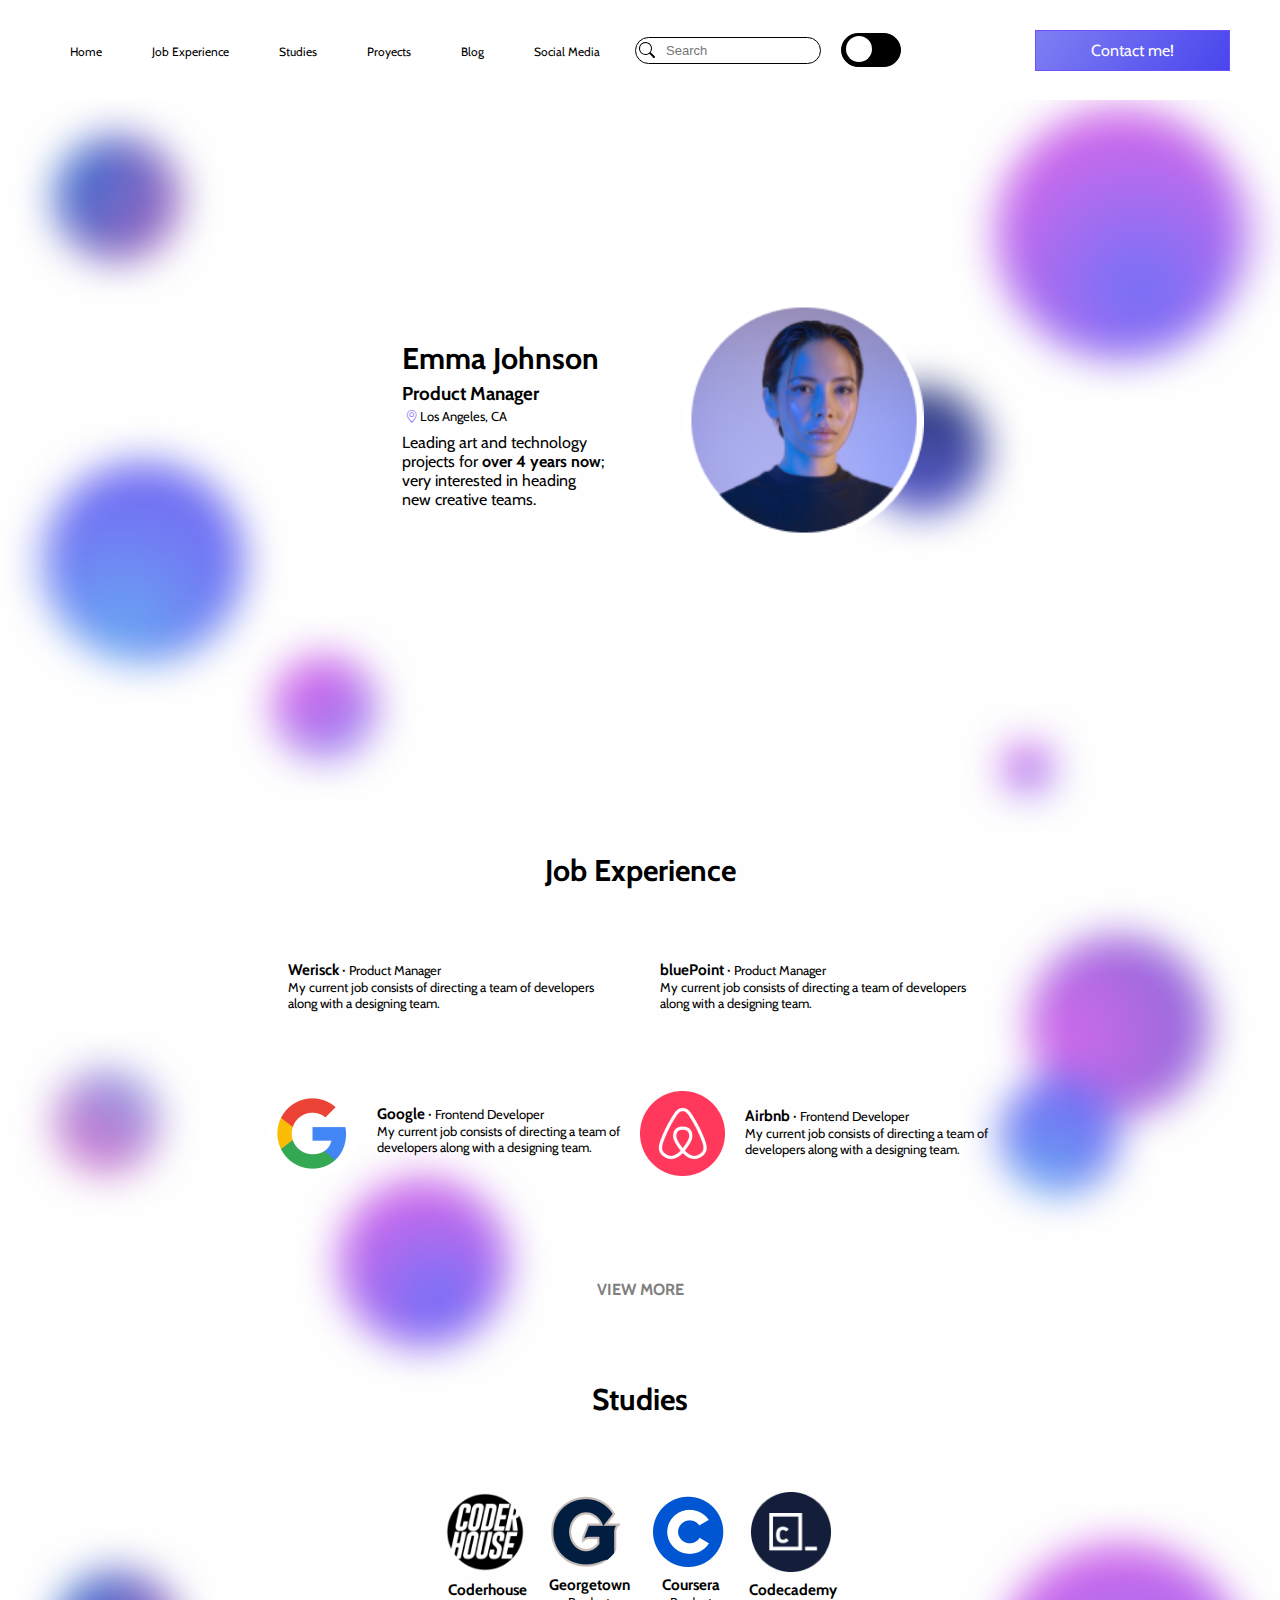
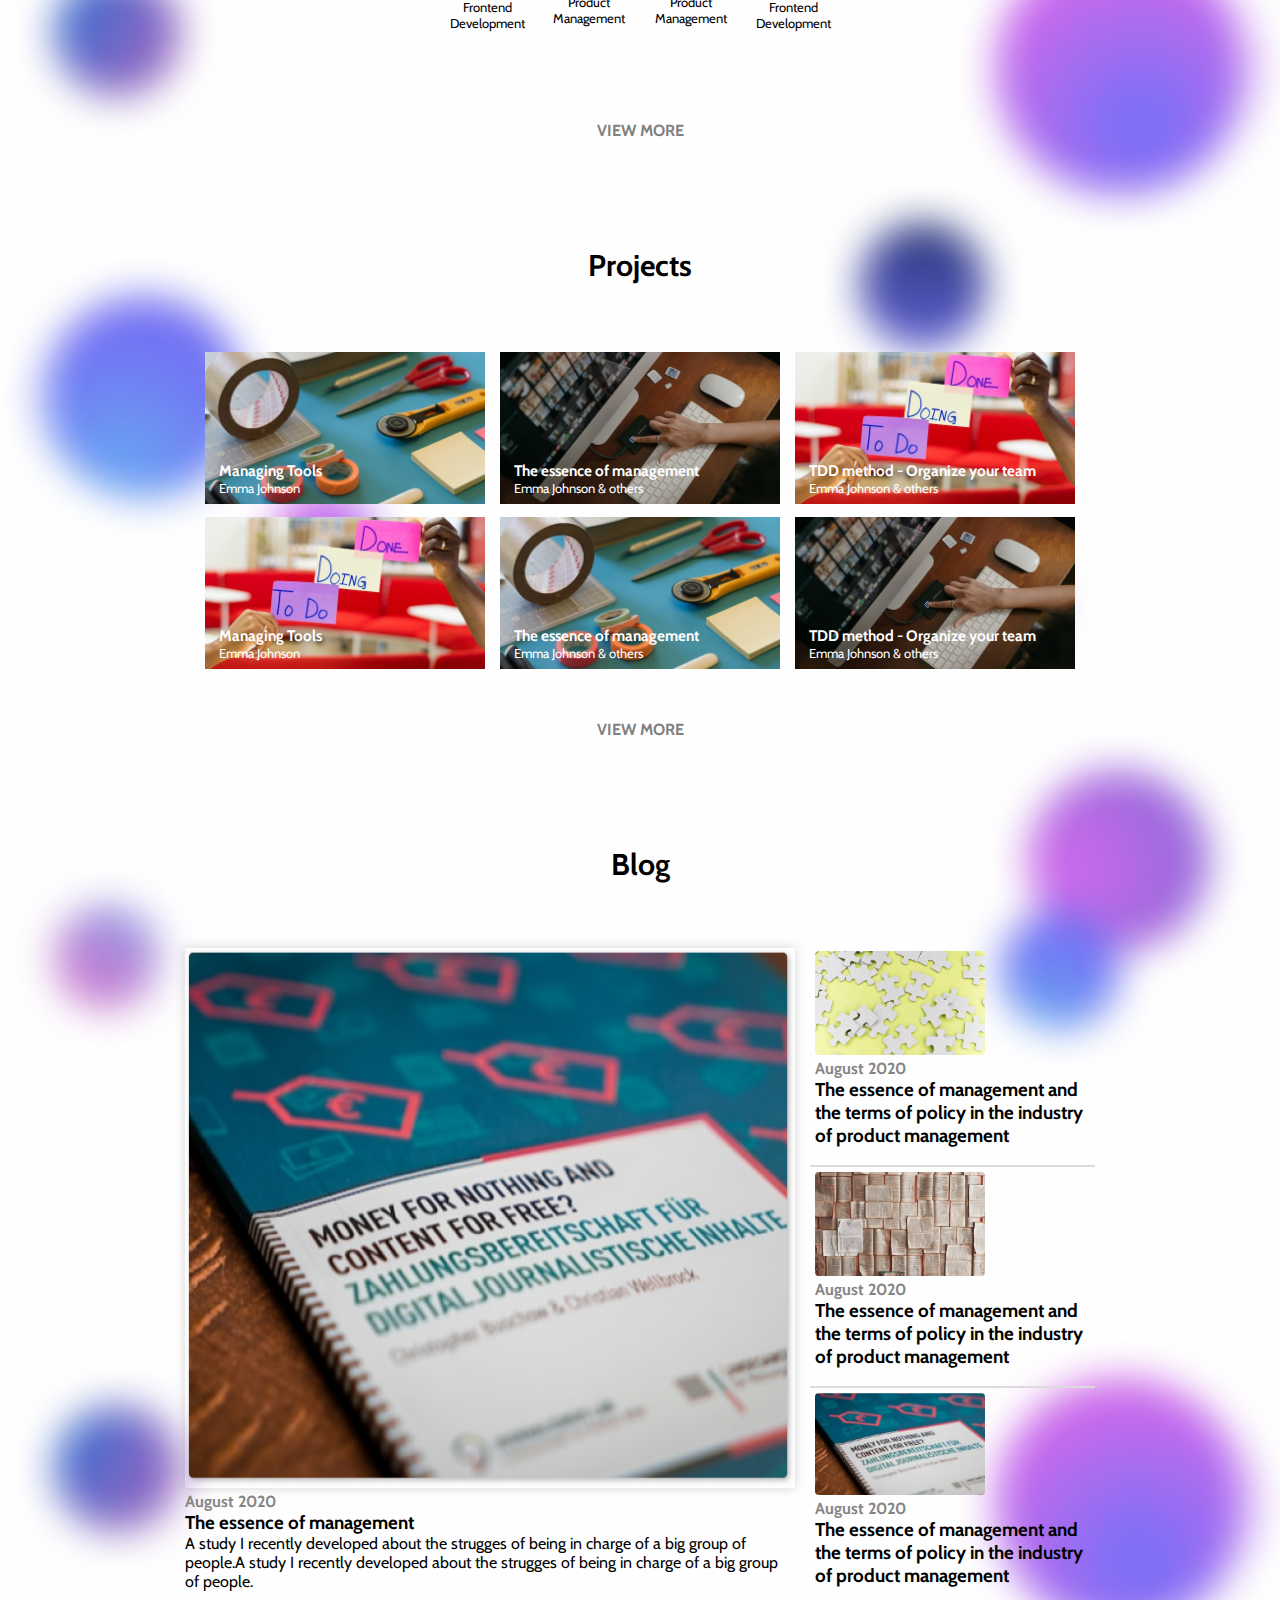
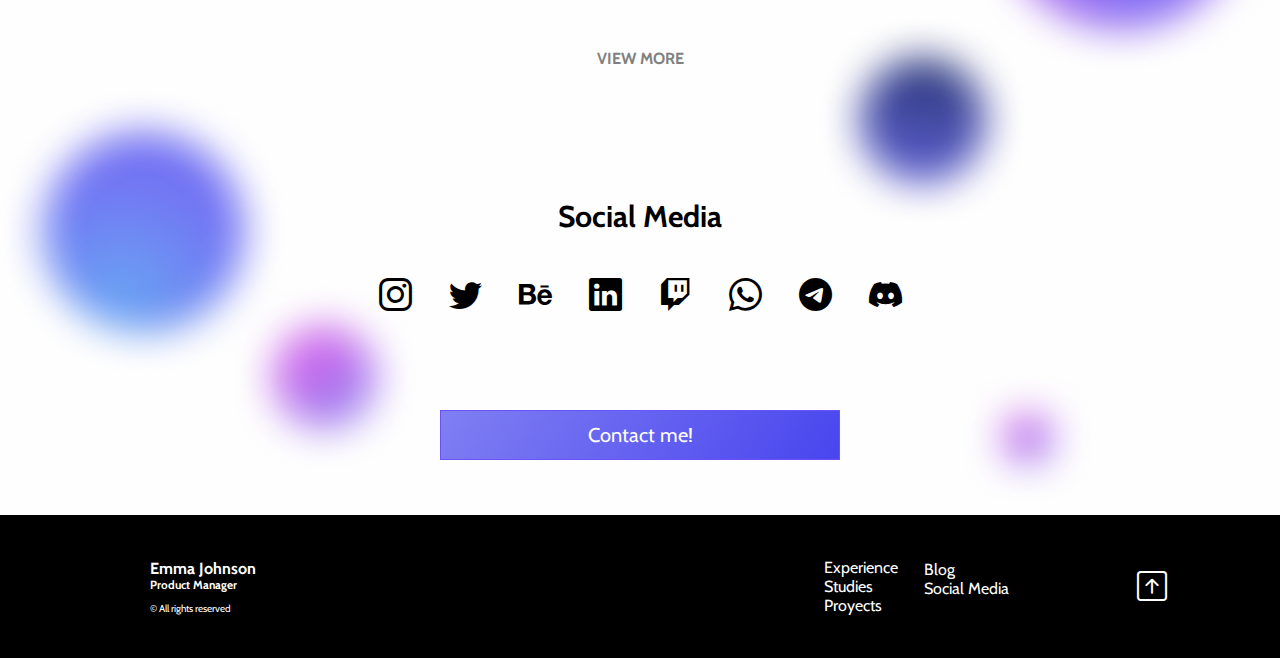
==== index.html @ e356b0b0 "modif" ====
<!DOCTYPE html>
<html lang="en" theme="light">

<head>
    <meta charset="UTF-8">
    <meta http-equiv="X-UA-Compatible" content="IE=edge">

    <!-- Mobile Specific Metas -->
    <meta name="viewport" content="width=device-width,initial-scale=1.0,maximum-scale=1.0,user-scalable=0">

    <link rel="preconnect" href="https://fonts.googleapis.com">
    <link rel="preconnect" href="https://fonts.gstatic.com" crossorigin>
    <link href="https://fonts.googleapis.com/css2?family=Cabin:wght@400;700&display=swap" rel="stylesheet"> 
    <link rel="stylesheet" href="https://cdn.jsdelivr.net/npm/bootstrap-icons@1.9.1/font/bootstrap-icons.css">
    <link rel="stylesheet" href="./css/style.css">
    <title>Home</title>
</head>

<body class="background-all">

<header>

    <nav class="nav container" id="nav">
        <ul class="nav__links">
            <li class="nav__item search-min992px">
                <div class="box">
                    <input type="text" name="search" placeholder="Search" class="src" autocomplete="off">
                </div>
            </li>
            <li class="nav__item">
                <a href="#profile" class="nav__link">Home</a>
            </li>
            <li class="nav__item">
                <a href="#job" class="nav__link">Job Experience</a>
            </li>
            <li class="nav__item">
                <a href="#studies" class="nav__link">Studies</a>
            </li>
            <li class="nav__item">
                <a href="#proyects" class="nav__link">Proyects</a>
            </li>
            <li class="nav__item">
                <a href="#blog" class="nav__link">Blog</a>
            </li>
            <li class="nav__item">
                <a href="#social" class="nav__link">Social Media</a>
            </li>
            <li class="nav__item search-hig992px">
                <div class="box">
                    <input type="text" name="search" placeholder="Search" class="src" autocomplete="off">
                </div>
            </li>
            <li class="nav__item">
                <label id="switch">
                    <input type="checkbox">
                    <span class="slider round"></span>
                </label>
            </li>
            <li class="nav__item button-contact__nav-min992px">
                <div class="container-button-contact__nav">
                    <a class="button-contact__nav" href="./pages/contact.html">Contact me!</a>
                </div>
            </li>
        </ul>
        
        <a href="#nav" class="nav__hamburguer">
            <img src="./assets/img/dropdown.svg" class="nav__icon" alt="">
        </a>

        <a href="#" class="nav__close">
            <i class=" nav__icon bi bi-x-lg"></i>
        </a>
    </nav>

    <div class="button-contact__nav992px">
        <div class="contenedor-button-contact__nav">
            <a class="button-contact__nav" href="./pages/contact.html">Contact me!</a>
        </div>
    </div>
    
</header>
    <main>

        <div class="banner">

        </div>

            <section class="profile" id="profile">
                    <img class="profile__img" src="./assets/img/profile.png" alt="">
                <article class="profile__title">
                    <h1>Emma Johnson</h1>
                    <h3>Product Manager</h3>
                    <p class="p-profile"><i class="bi bi-geo-alt"></i>Los Angeles, CA</p>
                </article>
                <article class="profile__description">
                    <p>Leading art and technology projects for  <strong>over 4 years now</strong>; very interested in heading new creative
                        teams.</p>
                </article>
            </section>
            <div class="button-contact-profile">
                <div class="container-button-contact">
                    <a class="button-contact" href="./pages/contact.html">Contact me!</a>
                </div>
            </div>

            <section class="job" id="job">
                <h2 class="job__title" >Job Experience</h2>

                
                <article class="job__item--1">
                    <a href="./pages/jobs2.html"><img class="job__img--1" src="./assets/img/werisk.png" alt=""></a>
                    <div class="job__content--1">
                        <h3>Werisck · <span class="span-title-job">Product Manager</span> </h3>
                        <p>My current job consists of directing a team of developers along with a designing team.</p>
                    </div>
                </article>
                
                <article class="job__item--2">
                    <a href="./pages/jobs2.html"><img class="job__img--2" src="./assets/img/bluepoint.png" alt=""></a>
                    <div class="job__content--2">
                        <h3>bluePoint · <span class="span-title-job">Product Manager</span> </h3>
                        <p>My current job consists of directing a team of developers along with a designing team.</p>
                    </div>
                </article>
                
                <article class="job__item--3">
                    <a href="./pages/jobs2.html"><img class="job__img--3" src="./assets/img/google.png" alt=""></a>
                    <div class="job__content--3">
                        <h3>Google · <span class="span-title-job">Frontend Developer</span> </h3>
                        <p>My current job consists of directing a team of developers along with a designing team.</p>
                    </div>
                </article>

                <article class="job__item--4">
                    <a href="./pages/jobs2.html"><img class="job__img--4" src="./assets/img/airbnb.png" alt=""></a>
                    <div class="job__content--4">
                        <h3>Airbnb · <span class="span-title-job">Frontend Developer</span> </h3>
                        <p>My current job consists of directing a team of developers along with a designing team.</p>
                    </div>
                </article>
            </section>

            <div class="container-view">
                <a class="button-view" href="#">VIEW MORE</a>
            </div>

            <section class="studies" id="studies">

                <h2 class="studies__title">Studies</h2>

                <article class="studies__1">
                    <a href="./pages/studies1.html"><img src="./assets/img/coder.png" alt=""></a>
                    <h3>Coderhouse</h3>
                    <p>Frontend Development</p>
                </article>
                <article class="studies__2">
                    <a href="./pages/studies1.html"><img src="./assets/img/georgetown.png" alt=""></a>
                    <h3>Georgetown</h3>
                    <p>Product Management</p>
                </article>
                <article class="studies__3">
                    <a href="./pages/studies1.html"><img src="./assets/img/coursera.png" alt=""></a>
                    <h3>Coursera</h3>
                    <p>Product Management</p>
                </article>
                <article class="studies__4">
                    <a href="./pages/studies1.html"><img src="./assets/img/codecademy.png" alt=""></a>
                    <h3>Codecademy</h3>
                    <p>Frontend Development</p>
                </article>
            </section>

            <div class="container-view">
                <a class="button-view" href="#">VIEW MORE</a>
            </div>

            <section class="proyects" id="proyects">
                <h2 class="proyects__title">Projects</h2>

                <article class="proyects__item-1">
                    <a href="./pages/proyect3.html">
                    <figure class="figure figure-container">
                        <img src="./assets/img/proyect1.png">
                        <figcaption class="figure-caption"> <h3>Managing Tools</h3>
                            <p>Emma Johnson</p>
                        </figcaption>
                    </figure>
                    </a>
                </article>

                <article class="proyects__item-2">
                    <a href="./pages/proyect3.html">
                    <figure class="figure figure-container">
                        <img src="./assets/img/proyect2.png">
                        <figcaption class="figure-caption"> <h3>The essence of management</h3>
                            <p>Emma Johnson & others</p>
                        </figcaption>
                    </figure>
                    </a>
                </article>

                <article class="proyects__item-3">
                    <a href="./pages/proyect3.html">
                    <figure class="figure figure-container">
                        <img src="./assets/img/proyect3.png">
                        <figcaption class="figure-caption"> <h3>TDD method - Organize your team </h3>
                            <p>Emma Johnson & others</p>
                        </figcaption>
                    </figure>
                    </a>
                </article>

                <article class="proyects__item-4">
                    <a href="./pages/proyect3.html">
                    <figure class="figure figure-container">
                        <img src="./assets/img/proyect3.png">
                        <figcaption class="figure-caption"> <h3>Managing Tools</h3>
                            <p>Emma Johnson</p>
                        </figcaption>
                    </figure>
                    </a>
                </article>

                <article class="proyects__item-5">
                    <a href="./pages/proyect3.html">
                    <figure class="figure figure-container">
                        <img src="./assets/img/proyect1.png">
                        <figcaption class="figure-caption"> <h3>The essence of management</h3>
                            <p>Emma Johnson & others</p>
                        </figcaption>
                    </figure>
                    </a>
                </article>

                <article class="proyects__item-6">
                    <a href="./pages/proyect3.html">
                    <figure class="figure figure-container">
                        <img src="./assets/img/proyect2.png">
                        <figcaption class="figure-caption"> <h3>TDD method - Organize your team</h3>
                            <p>Emma Johnson & others</p>
                        </figcaption>
                    </figure>
                    </a>
                </article>
            </section>

            <div class="container-view">
                <a class="button-view" href="#">VIEW MORE</a>
            </div>

            <!--SECCION BLOG SMALLER THAN 992PX-->

            <section class="blog" id="blog">

                <h2 class="blog__title">Blog</h2>

                <div class="blog__item-1">
                    <a href="./pages/blog1.html">
                    <figure class="figure figure-container-blog">
                    <img src="./assets/img/blog-init.png" alt="">
                    <figcaption class="figure-caption-blog">
                        <p>Aug.2021</p>
                    </figcaption>
                    </figure>
                    </a>
                    
                    <h3>The essence of management</h3>
                    <p>A study I recently developed about the strugges of being in charge of a big group of people.A study I
                        recently developed about the strugges of being in charge of a big group of people.</p>
                </div>
                
                <div class="blog__item-2">
                    <a href="./pages/blog1.html">
                    <figure class="figure figure-container-blog-small">
                        <img src="./assets/img/blog1-small.png" alt="">
                        <figcaption class="figure-caption-blog-small">
                            <p>Aug.2021</p>
                        </figcaption>
                        </figure>
                    </a>
                    <h3>The essence of management and the reality of facing it</h3>
                </div>
                <div class="blog__item-3">
                    <a href="./pages/blog1.html">
                    <figure class="figure figure-container-blog-small">
                        <img src="./assets/img/blog2.png" alt="">
                        <figcaption class="figure-caption-blog-small">
                            <p>Aug.2021</p>
                        </figcaption>
                        </figure>
                    </a>
                    <h3>The essence of management and the reality of facing it</h3>
                </div>
            </section>

            <!--SECCION BLOG BIGGER THAN 992PX-->

            <section class="blog_992px_" id="blog_992px_">

                <h2 class="blog__title_992px_">Blog</h2>

                <article class="blog__item-1_992px_">
                    <a href="./pages/blog1.html"><img src="./assets/img/blog1_992px_.png" alt=""></a>
                    <h3 class="h3-date">August 2020</h3>
                    <h3>The essence of management</h3>
                    <p>A study I recently developed about the strugges of being in charge of a big group of people.A study I
                        recently developed about the strugges of being in charge of a big group of people.</p>
                </article>

                <article class="blog__item-2_992px_">
                        <a href="./pages/blog1.html"><img src="./assets/img/blog3.png" alt=""></a>
                        <div class="blog__description_992px_">
                            <h3 class="h3-date">August 2020</h3>
                            <h3>The essence of management and the terms of policy in the industry of product management</h3>
                        </div>
                </article>

                <article class="blog__item-3_992px_">
                        <a href="./pages/blog1.html"><img src="./assets/img/blog4.png" alt=""></a>
                        <div class="blog__description_992px_">
                            <h3 class="h3-date">August 2020</h3>
                            <h3>The essence of management and the terms of policy in the industry of product management</h3>
                        </div>
                </article>

                <article class="blog__item-4_992px_">
                        <a href="./pages/blog1.html"><img src="./assets/img/blog5.png" alt=""></a>
                        <div>
                            <h3 class="h3-date">August 2020</h3>
                            <h3>The essence of management and the terms of policy in the industry of product management</h3>
                        </div>
                </article>
            </section>

            <div class="container-view">
                <a class="button-view" href="#">VIEW MORE</a>
            </div>
            <section class="social" id="social">

                <h2 class="social__title">Social Media</h2>
                <article class="social__icons">
                    <a href="" target="_blank" class="icon icon-instagram"><i class="bi bi-instagram"></i></a>
                    <a href="" target="_blank" class="icon icon-twitter"><i class="bi bi-twitter"></i></a>
                    <a href="" target="_blank" class="icon icon-behance"><i class="bi bi-behance"></i></a>
                    <a href="" target="_blank" class="icon icon-linkedin"><i class="bi bi-linkedin"></i></a>
                    <a href="" target="_blank" class="icon icon-twitch"><i class="bi bi-twitch"></i></a>
                    <a href="" target="_blank" class="icon icon-whatsapp"><i class="bi bi-whatsapp"></i></a>
                    <a href="" target="_blank" class="icon icon-telegram"><i class="bi bi-telegram"></i></a>
                    <a href="" target="_blank" class="icon icon-discord"><i class="bi bi-discord"></i></a>
                </article>
            </section>

            <div class="container-button-contact">
                <a class="button-contact" href="./pages/contact.html">Contact me!</a>
            </div>

    </main>

    <footer class="footer">
        <div class="footer__text">
            <h2>Emma Johnson</h2>
            <h3>Product Manager</h3>
            <p>© All rights reserved</p>
        </div>

        <div class="footer__nav-container">
            <ul class="footer__nav1">
                <li> <a href="#job">Experience</a> </li>
                <li> <a href="#studies">Studies</a> </li>
                <li> <a href="#proyects">Proyects</a> </li>
            </ul>
            <ul class="footer__nav2">
                <li> <a href="#blog">Blog</a> </li>
                <li> <a href="#social">Social Media</a> </li>
            </ul>
        </div>
        <div class="footer__up">
            <a href="#profile"><i class="bi bi-arrow-up-square"></i></a>
        </div>
        
    </footer>

    <script src="./index.js"></script>

</body>

</html>
---- css/style.css ----
/*---------------------------------------INDEX------------------------------------------

*1. -- Root --
*2. -- Reset --
*3. -- Button Dark Theme --
*4. -- Animations and Transitions --
*5. -- Background --
*6. -- Button View --
*7. -- Special h2, h3 and Span title --
*8. -- Button Contact --
*9. -- Header --
*10. -- Profile --
*11. -- Jobs --
*12. -- Jobs 2 and Studies 1 -- (they share similar characteristics) --
*13. -- Studies --
*14. -- Studies 1 -- (here are other features not shared with jobs 2) --
*15. -- Proyects -- 
*16. -- Proyects 3 --
*17. -- Blog --
*18. -- Blog 1 --
*19. -- Social Media --
*20. -- Contact --
*21. -- Footer --
*/

/*-------------------*1. -- Root -- -----------------*/

:root {
    --white: #FFFFFF;
    --black: #000000;
    --sm: 1.4rem;
    --md: 1.6rem;
    --lg: 1.8rem;
    --button-color: linear-gradient(125.2deg, #8B8AF3 -19.58%, #4643EE 104.45%);
    --button-zise:10px 55px;
    --view-color: gray;
    --font-title: 700;
    --hover-view: #6A52F8;
    --subtitle: #292929;
    --date: #848484;
    --blog-line-color: rgba(219, 219, 219, 1);
    --blog-text-color: rgba(85, 84, 84, 1);
    --font-color: #ffffff;
    --bg-color: #1b1d23;
}

/*-------------------*2. -- Reset -- -----------------*/

* {
    box-sizing: border-box;
    margin: 0;
    padding: 0;
}

html {
    font-size: 62.5%;
    overflow: none;
}

body {
    font-size: 1.6rem;
    font-family: 'Cabin', sans-serif;
    overflow-x: hidden;
    background-color:var(--bg-color);
    color:var(--font-color) 
}

h1, h2 {
    font-weight: var(--font-title);
    color:var(--font-color) 
}

@media screen and (min-width:992px){
    h2{
        font-size: 30px;
    }
}


h3{
    font-weight: var(--font-title);
    color:var(--font-color) 
}

main{
    width: 100%;
    height: 100%;
    display: grid;
    
    grid-auto-rows: auto;
    grid-template-columns: repeat(auto-fill, minmax(min(100%, 25rem, 1080px)));
}
/*-------------*3. -- Button Dark Theme -- --------------*/

[theme="light"]{
    --bg-color: #fff;
    --font-color: #000;
}

[theme="dark"]{
    --bg-color: #1b1d23;
    --font-color: #fff;
}

#switch {
    position: relative;
    display: inline-block;
    width: 60px;
    height: 34px;
}

#switch input { 
    opacity: 0;
    width: 0;
    height: 0;
}

.slider {
    position: absolute;
    cursor: pointer;
    top: 0;
    left: 0;
    right: 0;
    bottom: 0;
    background-color:var(--font-color);
    -webkit-transition: .4s;
    transition: .4s;
}

.slider:before {
    position: absolute;
    content: "";
    height: 26px;
    width: 26px;
    left: 4px;
    bottom: 4px;
    background-color:var(--bg-color);
    -webkit-transition: .4s;
    transition: .4s;
}

input:checked + .slider {
    background-color: var(--font-color);
}

input:focus + .slider {
    box-shadow: 0 0 1px var(--font-color);
}

input:checked + .slider:before {
    -webkit-transform: translateX(26px);
    -ms-transform: translateX(26px);
    transform: translateX(26px);
}

.slider.round {
    border-radius: 34px;
    border: var(--black) solid 1px;
}

.slider.round:before {
    border-radius: 50%;
    
}

/*---------------*4. -- Animations and Transitions -- -----------------*/

@media screen and (min-width:992px){
    .button-contact:hover {
        color: var(--hover-view);
        border: var(--hover-view) solid 1px;
        background: var(--bg-color);
    }

    .button-view:hover {
        color: var(--hover-view);
    }

    .job img:hover{
        transform: scale(1.05);
    }

    .studies img:hover{
        transform: scale(1.05);
    }

    .icon{
        width: 40px;
        height: 40px;
        transition-property: outline-offset, outline-color, backgroud-color;
        transition-duration: .25s;
    }
    
    .icon:hover i {
        animation: shake .25s;
    }
    
    @keyframes shake {
        10% {
            transform: rotate(15deg);
        }
        20% {
            transform: rotate(-15deg);
        }
        30% {
            transform: rotate(15deg);
        }
        40% {
            transform: rotate(-15deg);
        }
    }

/*-------------------*5. -- Background -- -----------------------*/

    .background-all{
        background-image: url(../assets/img/bg1.png);
        background-repeat:repeat;
        background-size: contain;
        min-height: 500px;
    }
}

/*-----------------*6. -- Button View -- ----------------------*/
.container-view{
    display: flex;
    justify-content: center;
    margin: 5rem;
}

.button-view {
    text-decoration: none;
    color: var(--view-color);
    transition: 300ms ease;
    font-weight: 700;
}
/*-----------------*7. -- Special h2, h3 and Span title -- ----------------*/
.span-title, .h2-subtitle{
    font-weight: 400;
    color: --subtitle;
    font-size: medium;
}

.span-title-job{
    font-weight: 400;
    color: --subtitle;
    font-size: small;
}

.span-title{
    font-weight: 400;
    color: --subtitle;
    font-size: x-large;
}

@media screen and (min-width:1200px){
    .span-title{
        font-size: 50px;
    }
}

.h3-date{
    color: var(--date);
    font-size:medium;
}
/*-----------------*8. -- Button Contact -- ------------------*/
.container-button-contact{
    display: flex;
    justify-content: center;
    margin: 55px;
}

.button-contact {
    background: var(--button-color);
    padding: var(--button-zise);
    color: var(--white);
    border: var(--hover-view) solid 1px;
    text-decoration: none;
    transition: 700ms ease;
}

@media screen and (min-width:992px){
    .button-contact{
        width: 400px;
        height: 50px;
        text-align: center;
        padding: 12px;
        font-size: 20px;
    }
}

/* -------------------*9. -- Header -- ----------------------*/ 

header{
    background-color: var(--black);
    height: 44px;
}

.container{
    width: 95%;
    overflow: hidden;
}

.nav{
    --state-close: scale(0);
    --state-hamburguer:scale(1);
    --state-menu: translate(100%);
    padding: 10px 5px;
    display: grid;
    justify-content: space-between;
    align-items: center;
    grid-template-columns: repeat(2, max-content);
}

.nav:target{
    --state-menu: translate(0);
    --state-close: scale(1);
    --state-hamburguer:scale(0);
}

.nav__hamburguer, 
.nav__close{
    cursor: pointer;
    grid-column: -2/-1;
    grid-row: 1/2;
}

.nav__hamburguer{
    transform: var(--state-hamburguer);
}

.nav__close{
    transform: var(--state-close);
}

.nav__icon{
    transition: transform 300ms ease-in-out;
    width: 25px;
}

.nav__icon:hover {
    transform: rotate(45deg);
}

.bi-x-lg{
    color: var(--white);
}

.nav__links{
    background-color: var(--black);
    position: absolute;
    top: 0;
    bottom: 480px;
    left: auto;
    right: 0;
    display: grid;
    align-content: end;
    gap: 20px;
    padding-left: 10%;
    padding-right: 10%;
    padding-bottom: 10%;
    transform: var(--state-menu);
}

.nav__item{
    list-style: none;
}

.nav__link{
    color: var(--white);
    text-decoration: none;
    font-size: 1.2rem;
}

.bi-arrow-left{
    color: var(--white);
    font-size: x-large;
    align-items: center;
}

.container-button-contact__nav{
    display: flex;
    justify-content: center;
}

.button-contact__nav{
    padding: var(--button-zise);
    color: var(--white);
    border: var(--white) solid 1px;
    text-decoration: none;
    transition: 700ms ease;
}

.button-contact__nav:hover{
    color: var(--view-color);
    border: var(--view-color) solid 1px;
}

input.src{
    padding: 5px 5px 5px 30px;
    width: 186px;
    outline: none;
    font-size: 13px;
    border-radius: 15px;
    border: 1px solid var(--black);
    background: #FFFFFF url(../assets/img/search.svg) 
    no-repeat 3px center ;
    transition: 500ms ease;
}

.search-hig992px{
    display: none;
}

.button-contact__nav992px{
    display: none;
}

@media screen and (min-width:576px){
    .nav__links{
        bottom: 500px;
        padding-left: 5%;
        padding-right: 5%;
        padding-bottom: 5%;
    }
}

@media screen and (min-width:992px){
    header{
        height: 10rem;
        background-color: rgb(255, 255, 255);
        justify-content: start;
        display: flex;
        flex-direction: row;
    }

    .container{
        width: 75%;
    }

    .nav{
        --state-hamburguer:scale(0);
        --state-menu: translate(0);
        display: flex;
        flex-direction: row;
        justify-content:start;
        margin-left: 2rem;
    }
    
    .nav:target{
        --state-close: scale(0);
    }

    .nav__links{
        padding: 0;
        background-color: unset;
        position: unset;
        grid-auto-flow: column;
        align-items: center;
        transform: unset;
        grid-column: -2/-1;
        grid-row: 1/2;
    }

    .nav__link{
        color: var(--black);
    }

    .button-contact__nav{
        color: var(--white);
        background: var(--button-color);
        border: var(--hover-view)solid 1px;
    }

    .button-contact__nav:hover{
        border: var(--hover-view)solid 1px;
        color: var(--hover-view);
        background: var(--white);
    }

    .bi-arrow-left{
        display: none;
    }

    .search-min992px{
        display: none;
    }

    .search-hig992px{
        display: block;
    }

    .button-contact__nav-min992px{
        display: none;
    }
    
    .button-contact__nav992px{
        display: flex;
        flex-direction: column;
        justify-content: center;
        margin: auto;
    }


}

@media screen and (min-width:1200px){
    .nav{
        margin-left: 5rem;
    }

    .nav__link{
        margin: 1.5rem;
    }

    .button-contact__nav992px{
        margin-right: 5rem;
    }
}

/* --------------------*10. -- Profile -- -------------------- */

.banner {
    height: 20vh;
    background-image: url(../assets/img/banner-998px.png);
    background-repeat: no-repeat;
    background-size: cover;
    z-index: -1;
}

.profile {
    display: grid;
    place-items: center;
    margin-top: -8rem;
}

.profile__title{
    text-align: center;
}

.profile__title h1{
    font-size: 3rem;
}

.p-profile{
    font-size: small;
    margin-bottom: 10px;
}

.profile p {
    text-align: center;
    margin-top: 3px;
}

.profile p i {
    color: #9888F8;
    padding: 2.5px;
}

.profile__description{
    padding: 12px;
}

@media screen and (min-width: 576px) {
    .banner {
        height: 25vh;
    }

    .profile__description{
        padding: 1.5rem;
    }
}

@media screen and (min-width: 768px){
    .banner {
        height: 30vh;
    }

    .profile__description{
        padding: 4rem;
    }
}

@media screen and (min-width:992px){
    .banner{
        display: none;
    }
    .profile{
        margin: 20rem;
        display: grid;
        justify-content: center;
        place-items:start;
        grid-template-columns: 60% 40%;
        grid-template-rows: repeat(2,13rem);
        grid-template-areas: 
        "profile__title profile__img"
        "profile__description profile__img";
    }

    .profile p {
        text-align: start;
    }

    .profile__title{
        text-align: start;
        grid-area: profile__title;
        margin-top: 4rem;
        margin-left: 20px;
    }

    .profile__title h1{
        font-size: 3rem;
        margin-bottom: 5px;
    }

    .profile__description{
        grid-area: profile__description;
        padding: 0px;
        margin-right: 80px;
        margin-left: 20px;
    }

    .profile__img{
        grid-area: profile__img;
        width: 250px;
        
    }

    .button-contact-profile{
        display: none;
    }
}

@media screen and (min-width:1200px){
    .profile__img{
        width: 240px;
    }

    .profile__title h1, .profile__title h3{
        text-align: left;
        margin-left: 50px;
    }

    .profile__description{
        padding: 0px;
    }

    .profile p {
        margin-left: 50px;
    }

    .profile{
        justify-content: center;
        grid-template-columns: 40% 30%;
    }
}

/* -------------------*11. -- Jobs -- ---------------- */

.job {
    padding: 2rem;
    place-items: center;
    margin-top: 50px;
    font-size: small;
    display: grid;
    grid-template-columns: 100%;
    grid-template-rows: 8rem repeat(3, 15rem);
    grid-template-areas:
    "job-title"
    "job__item--1"
    "job__item--2"
    "job__item--3";
}

.job__title {
    grid-area: job-title;
}

.job__item--1 {
    grid-area: job__item--1;
    display:inline-flex;
}

.job__item--2 {
    grid-area: job__item--2;
    display:inline-flex;
}

.job__item--3 {
    grid-area: job__item--3;
    display:inline-flex;
}

.job__item--4 {
    display: none;
}

.job p{
    font-size: small;
}

.job img{
    transition: 300ms ease;
    margin-right: 5px;
}

@media screen and (min-width: 576px){
    .job__content--1, .job__content--2, .job__content--3, .job__content--4{
        padding: 1.5rem;
    }
}

@media screen and (min-width: 992px){
    .job{
        display: grid;
        justify-content: center;
        grid-template-columns: repeat(2,40%);
        grid-template-rows: 8rem repeat(2,15rem);
        grid-template-areas: 
        "job-title job-title"
        "job__item--1 job__item--2"
        "job__item--3 job__item--4";
    }

    .job-title{
        grid-area: job-title;
    }   
    .job__item--1{
        grid-area: job__item--1;
    }
    .job__item--2{
        grid-area: job__item--2;
    }
    .job__item--3{
        grid-area: job__item--3;
    }
    .job__item--4{
        grid-area: job__item--4;
        display:inline-flex;
    }
}

@media screen and (min-width: 1200px){
    .job{
        grid-template-columns: repeat(2,30%);
    }
}

/* ----------------*12. -- Jobs 2 and Studies 1 -- ---------------------- */

.banner-jobs2 {
    background-image: url(../assets/img/banner-jobs2.png);
    background-repeat: no-repeat;
    background-size: cover;
    background-position: center;
    height: 20vh;
}

.profile-jobs2_hig768px_, .profile-studies1_hig768px_{
    display: none;
}

.profile-jobs2_min768px_,  .profile-studies1_min768px_{
    display: grid;
    justify-content: center;
    grid-template-columns: 40% 60%;
    grid-template-rows: 40% 60%;
    grid-template-areas: 
    "profile-jobs2__img profile-jobs2__title"
    "profile-jobs2__description profile-jobs2__description";
}

.profile-jobs2__img,  .profile-studies1__img{
    grid-area: profile-jobs2__img;
    margin-top: -3rem;
    display: flex;
    justify-content: center;
}

.profile-jobs2__title, .profile-studies1__title{
    grid-area: profile-jobs2__title;
    justify-content: start;
    margin-top: 3px;
}

.profile-jobs2__title h1, .profile-studies1__title h1{
    font-size: x-large;
    margin-bottom: 5px;
}

.profile-jobs2__description,  .profile-studies1__description{
    grid-area: profile-jobs2__description;
    margin: 30px auto;
    max-width: 90%;
    font-size: small;
}

.tecnologies-jobs2{
    display: flex;
    flex-direction: column;
    text-align: center;
    row-gap: 3rem;
}

.icons-jobs2 img{
    margin: 2rem;
}

.icons-jobs2{
    display: flex;
    flex-direction: row;
    justify-content: center;
}

.proyects-jobs2,  .proyects-studies1{
    margin-top: 4rem;
    place-items: center;
    display: grid;
    grid-template-columns: 100%;
    grid-template-rows: 8rem repeat(2, 18rem);
    grid-template-areas:
        "proyects__title"
        "proyects__item-1"
        "proyects__item-2";
}

.proyects-jobs2__title,  .proyects-studies1__title{
    grid-area: proyects__title;
}

.proyects-jobs2__item-1,  .proyects-studies1__item-1{
    grid-area: proyects__item-1;
}

.proyects-jobs2__item-2 {
    grid-area: proyects__item-2;
}


@media screen and (min-width:576px) {
    .banner-jobs2 {
        height: 25vh;
    }

    .profile-jobs2_min768px_,  .profile-studies1_min768px_{
        grid-template-columns: 30% 60%;
    }

    .profile-jobs2__img img,  .profile-studies1__img img{
        width: 200px;
    }

    .profile-jobs2__img,  .profile-studies1__img {
        margin-top: -5rem;
    }

    .profile-jobs2__description,  .profile-studies1__description{
        padding: 2rem;
        font-size: medium;
    }
}

@media screen and (min-width:768px){
    .banner-jobs2{
        height: 30vh;
    }

    .profile-jobs2_min768px_, .profile-studies1_min768px_{
        display: none;
    }

    .profile-jobs2_hig768px_, .profile-studies1_hig768px_{
        display: grid;
        justify-content: start;
        grid-template-columns: 30% 60%;
        grid-template-rows: 70% 60%;
        grid-template-areas: 
        "profile-jobs2__img profile-jobs2__description "
        ". profile-jobs2__description";
    }

    .profile-jobs2__img,  .profile-studies1__img{
        grid-area: profile-jobs2__img;
        margin-top: -5rem;
        display: flex;
        justify-content: end;
    }

    .profile-jobs2__img img,  .profile-studies1__img img{
        width: 200px;
    }
    
    .profile-jobs2__description,  .profile-studies1__description{
        grid-area: profile-jobs2__description;
        margin-top: 1rem;
        text-align: start;
        padding: 0;
    }

    .profile-jobs2__description h1,  .profile-studies1__description h1{
        font-size: xx-large;
    }

    .profile-jobs2__description p,  .profile-studies1__description p{
        margin-top: 2rem;
    }
}

@media screen and (min-width:992px){
    .banner-jobs2{
        height: 40vh;
    }

    .profile-jobs2_hig768px_, .profile-studies1_hig768px_{
        grid-template-columns: 25% 60%;
    }



    .profile-jobs2__img img,  .profile-studies1__img img{
        width: 240px;
    }

    .profile-jobs2__description p,  .profile-studies1__description p{
        font-size: 17px;
    }

    

    .proyects-jobs2,  .proyects-studies1{
        justify-content: center;
        grid-template-columns: repeat(2,300px);
        grid-template-rows: 8rem 20rem;
        grid-template-areas:
            "proyects__title proyects__title"
            "proyects__item-1 proyects__item-2"
            ;
    }
}

@media screen and (min-width: 1200px){
    .banner-jobs2{
        height: 50vh;
    }

    .profile-jobs2__description h1,  .profile-studies1__description h1{
        font-size: 50px;
    }

    .profile-jobs2_hig768px_, .profile-studies1_hig768px_{
        grid-template-columns: 300px 940px;
    }
}

/* -----------------------*13. -- Studies -- -------------------- */

.studies {
    font-size: small;
    place-items: center;
    gap: 2px;
    display: grid;
    justify-content: center;
    grid-template-columns: repeat(3,100px);
    grid-template-rows: 8rem 18rem;
    grid-template-areas:
        "studies__title studies__title studies__title"
        "studies-1 studies-2 studies-3";
}

.studies__title {
    grid-area: studies__title;
    text-align: center;
}

.studies__1 {
    grid-area: studies-1;
    text-align: center;
}

.studies__1 p{
    font-size: small;
}

.studies__2 {
    grid-area: studies-2;
    text-align: center;
}

.studies__2 p{
    font-size: small;
}

.studies__3 {
    grid-area: studies-3;
    text-align: center;
}

.studies__3 p{
    font-size: small;
}

.studies__4{
    display: none;
}

.studies img{
    transition: 300ms ease;
    margin-right: 5px;
    max-width: 80px;
    margin-bottom: 5px;
}


@media screen and (min-width:992px){
    .studies {
        place-items: center;
        display: grid;
        justify-content: center;
        grid-template-columns: repeat(4,100px);
        grid-template-rows: 10rem 22rem;
        grid-template-areas:
            "studies__title studies__title studies__title studies__title"
            "studies-1 studies-2 studies-3 studies-4";
    }

    .studies__title {
        grid-area: studies__title;
        text-align: center;
    }
    
    .studies__1 {
        grid-area: studies-1;
        text-align: center;
    }
    
    .studies__2 {
        grid-area: studies-2;
        text-align: center;
    }
    
    .studies__3 {
        grid-area: studies-3;
        text-align: center;
    }
    
    .studies__4{
        display: block;
        grid-area: studies-4;
        text-align: center;
    }
}

/* ----------------------*14. -- Studies 1 -- ----------------------- */

.banner-studies1{
    background-image: url(../assets/img/banner-studies1.png);
    background-repeat: no-repeat;
    background-size: cover;
    background-position: center;
    object-fit: contain;
    height: 20vh;
}

.tecnologies{
    margin-top: 4rem;
    display: flex;
    flex-direction: column;
    justify-content: center;
    text-align: center;
    align-items: center;
    row-gap: 3rem;
}

.tecnologies__icons-studies1{
    display: flex;
    flex-direction: column;
    flex-wrap: wrap;
    justify-content: center;
}

.tecnologies__icons1{
    display: flex;
    flex-direction: row;
}

.tecnologies__icons2{
    display: flex;
    flex-direction: row;
}

.tecnologies__icon img{
    margin: 3rem;
}

.tecnologies__icon{
    display: flex;
    flex-direction: column;
    justify-content: center;
}

.proyects-studies1{
    margin-top: 4rem;
    place-items: center;
    display: grid;
    grid-template-columns: 100%;
    grid-template-rows: 8rem 18rem;
    grid-template-areas:
        "proyects__title"
        "proyects__item-1";
}

.proyects-studies1__title{
    grid-area: proyects__title;
}

.proyects-studies1__item-1{
    grid-area: proyects__item-1;
}


@media screen and (min-width:576px){
    .banner-studies1{
        height: 25vh;
    }
}

@media screen and (min-width:768px){
    .banner-studies1{
        height: 30vh;
    }

    .profile-studies1__img img{
        width: 200px;
    }
}

@media screen and (min-width:992px){
    .banner-studies1{
        height: 40vh;
        background-image: url(../assets/img/banner-studies998px.png);
        background-position: center;
        background-size: cover;
    }
}

@media screen and (min-width: 1200px){
    .banner-studies1{
        height: 50vh;
    }
}

/* -------------------*15. -- Proyects --  -------------------- */

.proyects {
    place-items: center;
    display: grid;
    grid-template-columns: 100%;
    grid-template-rows: 8rem repeat(3,15rem);
    gap: 15px;
    grid-template-areas:
        "proyects__title"
        "proyects__item-1"
        "proyects__item-2"
        "proyects__item-3";
}

.proyects img{
    width: 100%;
}

.proyects__title {
    grid-area: proyects__title;
}

.proyects__item-1 {
    grid-area: proyects__item-1;
}

.proyects__item-2 {
    grid-area: proyects__item-2;
}

.proyects__item-3 {
    grid-area: proyects__item-3;
}

.proyects__item-4{
    display: none;
}
.proyects__item-5{
    display: none;
}
.proyects__item-6{
    display: none;
}

.figure::after{
    content:'';
    position:absolute;
    left:0; top:0;
    width:100%; height:97.5%;
    display:inline-block;
    background: -moz-linear-gradient(to top, rgba(20, 20, 20, 0.692) 0%, rgba(10, 10, 10, 0) 100%);
}

.figure-caption, .figure-caption-blog, .figure-caption-blog-small{
    z-index: 2;
}

.figure-container {
    position: relative;
}

.figure-container .figure-caption {
    position: absolute;
    top: 70%;
    left: 5%;
    color: var(--white);
    font-size: small;
}

.figure-container .rounded{
    border-radius: 0px !important;
}

.figure-caption h3{
    color: var(--white);
}

.figure-caption p{
    font-weight: 400;
}

@media screen and (min-width:992px){
    .proyects {
        display: grid;
        justify-content: center;
        grid-template-columns: repeat(3,280px);
        grid-template-rows: 15rem repeat(2,15rem);
        grid-template-areas:
        "proyects__title proyects__title proyects__title"
        "proyects__item-1 proyects__item-2 proyects__item-3"
        "proyects__item-4 proyects__item-5 proyects__item-6";
    }
    
    .proyects__title {
        grid-area: proyects__title;
    }
    
    .proyects__item-1 {
        grid-area: proyects__item-1;
    }
    
    .proyects__item-2 {
        grid-area: proyects__item-2;
    }
    
    .proyects__item-3 {
        grid-area: proyects__item-3;
    }
    
    .proyects__item-4{
        grid-area: proyects__item-4;
        display: inline;
    }
    .proyects__item-5{
        grid-area: proyects__item-5;
        display: inline;
    }
    .proyects__item-6{
        grid-area: proyects__item-6;
        display: inline;
    }
}



/* -----------------------*16. -- Proyects 3 -- -------------------- */

.banner-proyect3{
    background-image: url(../assets/img/banner-proyect3.png);
    background-repeat: no-repeat;
    background-size: cover;
    background-position: center;
    object-fit: contain;
    height: 20vh;
}

.inicio-proyect3{
    padding: 3rem;
}

.inicio-proyect3__description{
    margin-top: 2rem;
}

.inicio-proyect3__description p{
    margin-bottom: 10px;
}

.galery-proyect3{
    padding: 0px 20px;
}

.galery-proyect3 img{
    width: 100%;
    margin: -2px;
}

.tecnologies__icons{
    display: flex;
    flex-direction: row;
    flex-wrap: wrap;
    justify-content: center;
    margin-bottom: 20px;
}

@media screen and (min-width:576px){
    .banner-proyect3{
        height: 25vh;
    }

    .galery-proyect3{
        padding: 0px 30px;
    }
}

@media screen and (min-width:768px){
    .banner-proyect3{
        height: 30vh;
    }

    .inicio-proyect3{
        padding: 20px 50px;
    }

    .galery-proyect3 img{
        padding: 0px 60px;
    }
}

@media screen and (min-width:992px){
    .banner-proyect3{
        height: 40vh;
    }

    .inicio-proyect3{
        display: grid;
        grid-auto-columns: 720px;
        justify-content: center;
        
    }

    .galery-proyect3{
        display: grid;
        grid-auto-columns: 820px;
        justify-content: center;
    }
}

@media screen and (min-width:992px){
    .inicio-proyect3{
        display: grid;
        grid-auto-columns: 1080px;
        justify-content: center;
        
    }

    .galery-proyect3{
        display: grid;
        grid-auto-columns: 1080px;
        justify-content: center;
    }
}
/* ---------------------*17. -- Blog -- ---------------------- */

.blog {
    place-items: center;
    display: grid;
    justify-content: center;
    grid-template-columns: 300px;
    grid-template-rows: 8rem 30rem 15rem 15rem;
    grid-template-areas:
        "blog__title"
        "blog__item-1"
        "blog__item-2"
        "blog__item-3";
}

.blog__title {
    grid-area: blog__title;
}

.blog__item-1 {
    grid-area: blog__item-1;
}

.blog__item-1 p{
    font-size: small;
    text-align: start;
}

.blog__item-1 img{
    width: 100%;
    max-width: 500px;
}

.blog__item-2 {
    display: flex;
    flex-direction: row;
    grid-area: blog__item-2;
    text-align: start;
    padding: 10px;
    border-top: var(--blog-line-color) solid 1px;
}

.blog__item-3 {
    display: flex;
    flex-direction: row;
    grid-area: blog__item-3;
    padding: 10px;
    border-top: var(--blog-line-color) solid 1px;
}

.blog_992px_{
    display: none;
}

.blog__item-2 h3, .blog__item-3 h3{
    margin-left: 10px;
}

.figure-container-blog{
    position: relative;
}

.figure-container-blog .figure-caption-blog {
    position: absolute;
    top: 80%;
    left: 68%;
    color: var(--white);
    font-size:x-small;
}

.figure-container-blog-small {
    position: relative;
}

.figure-container-blog-small .figure-caption-blog-small {
    position: absolute;
    top: 80%;
    left: 68%;
    color: var(--white);
    font-size:x-small;
}

@media screen and (min-width:992px){
    .blog{
        display: none;
    }

    .blog_992px_{
        display: grid;
        place-items: center;
        justify-content: center;
        grid-template-columns: 610px 300px;
        grid-template-rows: 15rem repeat(3,220px);
        grid-template-areas:
        "blog__title blog__title"
        "blog__item-1 blog__item-2"
        "blog__item-1 blog__item-3"
        "blog__item-1 blog__item-4";
    }

    .blog__title_992px_ {
        grid-area: blog__title;
        text-align: center;
    }
    
    .blog__item-1_992px_ {
        grid-area: blog__item-1;
    }

    .blog__item-1_992px_ img {
        width: 610px;
        height: 540px;
        box-shadow: 0px 0px 10px 0px rgba(50, 50, 50, 0.2);
    }
    
    .blog__item-2_992px_ {
        grid-area: blog__item-2;
        margin-left: 15px;
        
        padding: 5px;
    }

    .blog__item-2_992px_ img {
        width:170px;
        border-radius: 4px;
    }
    
    .blog__item-3_992px_ {
        grid-area: blog__item-3;
        border-top: 2px solid #DBDBDB;
        margin-left: 15px;
        padding: 5px;
    }

    .blog__item-3_992px_ img {
        width:170px;
        border-radius: 4px;
    }

    .blog__item-4_992px_ {
        grid-area: blog__item-4;
        border-top: 2px solid #DBDBDB;
        margin-left: 15px;
        padding: 5px;
    }

    .blog__item-4_992px_ img{
        width:170px;
        border-radius: 4px;
    }
}

@media screen and (min-width:1400px){

    .blog_992px_{
        grid-template-columns: 610px 570px;
        grid-template-rows: 10rem repeat(3,200px);
    }

    .blog__item-1_992px_ img {
        width: 610px;
        height: 480px;
    }

    .blog__item-2_992px_ {
        display: flex;
        flex-direction: row;
        
    }

    .blog__item-2_992px_ img {
        width: 280px;
        border-radius: 4px;
    }

    .blog__item-2_992px_ h3{
        margin-left: 20px;
        margin-top: 5px;
    }

    .blog__item-3_992px_ {
        display: flex;
        flex-direction: row;
    }

    .blog__item-3_992px_ img {
        width: 280px;
        border-radius: 4px;
    }

    .blog__item-3_992px_ h3{
        margin-left: 20px;
        margin-top: 5px;
    }

    .blog__item-4_992px_ {
        display: flex;
        flex-direction: row;
    }

    .blog__item-4_992px_ img {
        width: 280px;
        border-radius: 4px;
    }

    .blog__item-4_992px_ h3{
        margin-left: 20px;
        margin-top: 5px;
    }

}

/* -----------------*18. -- Blog 1 -- --------------------- */

.banner-blog1{
    height: 20vh;
    background-image: url(../assets/img/banner-blog.png);
    background-repeat: no-repeat;
    background-size: cover;
}

.blog1-titles_min992px_{
    padding: 1.2rem;
}

.blog1-titles_hig992px_{
    display: none;
}

.blog1-section1{
    padding: 2rem;
}

.blog1-section1 h3{
    margin-bottom: 2rem;
}

.blog1-section1 img{
    width: 100%;
    margin: 2rem 0rem;
}

blockquote{
    text-align: start;
    margin-left: 40px;
    border-left: var(--font-color) solid 2px;
    padding: 10px;
}

.keep-reading_min768px_{
    margin-top: 5rem;
}

.keep-reading_min768px_ img{
    width: 100%;
}

.container-keep-reading{
    display: flex;
    flex-direction: row;
    border-top: var(--view-color) solid 1px;
    justify-content: center;
}

.container-blog1-small{
    margin: 5px;
}

.keep-reading_hig768px_{
    display: none;
}

.figure-container-blog1-small {
    position: relative;
}

.figure-container-blog1-small .figure-caption-blog1-small {
    position: absolute;
    top: 70%;
    left: 70%;
    color: var(--white);
    font-size:x-small;
}


@media screen and (min-width:576px){
    .banner-blog1{
        height: 25vh;
    }

    .blog1-titles_min992px_{
        padding: 2rem 5rem;
    }

    .blog1-section1{
        padding: 5rem;
    }

    blockquote{
        margin: 40px 50px;
    }
}

@media screen and (min-width:768px){
    .banner-blog1{
        height: 30vh;
    }

    .blog1-section1{
        padding: 10rem;
    }

    blockquote{
        margin: 40px 80px;
    }

    .keep-reading_min768px_{
        display: none;
    }

    .keep-reading_hig768px_{
        margin-top: 5rem;
        display: flex;
        flex-direction: column;
    }

    .keep-reading_hig768px_ figure{
        margin: 2rem;
    }
    
    .figure-container-blog1-high {
        position: relative;
    }
    
    .figure-container-blog1-high .figure-caption-blog1-high {
        position: absolute;
        top: 70%;
        left: 70%;
        color: var(--white);
        font-size:x-small;
    }

}

@media screen and (min-width:992px){
    .banner-blog1{
        height: 40vh;
    }

    .blog1-titles_min992px_{
        display: none;
    }

    .blog1-titles_hig992px_{
        display: grid;
        grid-auto-columns: 820px;
        justify-content: center;
        margin-top: 67px;
    }

    .blog1-section1{
        display: grid;
        grid-auto-columns: 820px;
        justify-content: center;
    }

    .figure-container-blog1-high .figure-caption-blog1-high {
        position: absolute;
        top: 80%;
        left: 80%;
        color: var(--white);
        font-size:small;
    }

}

@media screen and (min-width:1200px){
    .blog1-titles_hig992px_{
        display: grid;
        grid-auto-columns: 1080px;
        justify-content: center;
        margin-top: 67px;
        font-size: 30px;
    }

    .blog1-section1{
        display: grid;
        grid-auto-columns: 1080px;
        justify-content: center;
    }
}



/* ----------------*19. -- Social Media -- ----------------- */

.social {
    text-align: center;
    margin-top: 8rem;
}

.social__icons {
    display: flex;
    padding: 15px;
    margin: 10px;
    flex-wrap: wrap;
    justify-content: center;
}

.social__icons a:hover {
    text-decoration: none;
    color: var(--font-color);
}

.icon {
    margin: 1.5rem;
    display: inline-flex;
    align-items: center;
    justify-content: center;
    font-size: 33px;
    color: var(--font-color);
}

/* ------------------------*20. -- Contact -- ----------------------- */

.banner-contact{
    height: 20vh;
    background-image: url(../assets/img/banner-998px.png);
    background-repeat: no-repeat;
    background-size: cover;
    z-index: -1;
}

.contact{
    display: grid;
    margin-bottom: 5rem;
    
    justify-content: center;
    grid-template-columns: 130px 200px;
    grid-template-rows: 100%;
    grid-template-areas: 
    "contact__img contact__title"
    ;
}

.contact__img{
    grid-area: contact__img;
    margin-top: -3rem;
    display: flex;
    justify-content: center;
    
}

.contact__img img{
    width: 130px;
}

.contact__title{
    grid-area: contact__title;
    justify-content: start;
    margin-top: 1rem;
}

.contact__container{
    display: flex;
    flex-direction: column;
    justify-content: center;
}

.contact__input-line{
    display:flex;
    justify-content: center;
    margin-top: 15px;
}

.contact__input1{
    width: 90%;
    font-size:small ;
    padding: 10px;
    border-color: inherit;
    box-shadow: none;
    border: var(--black) solid 1px;
    outline: 0;
}

.contact__input2{
    width: 90%;
    font-size:small ;
    padding: 10px;
    border-color: inherit;
    box-shadow: none;
    border: var(--black) solid 1px;
    outline: 0;
}

.contact__input--textarea{
    width: 90%;
    height: 10rem;
    border: var(--black) solid 1px;
    font-size:small ;
    padding: 10px;
    border-color: inherit;
    box-shadow: none;
    outline: 0;
}

.container__button{
    display: flex;
    justify-content: center;
    margin: 104px auto;
}

.button__contact1{
    width: 90%;
    height: 5rem;
    background-color: var(--black);
    color: var(--white);
    border: none;
    transition: 300ms ease;
    margin: auto;
    
}

.button__contact1:hover{
    color: var(--black);
    background-color: var(--white);
    border: var(--black) solid 1px;
}


@media screen and (min-width:576px){

    .contact{
        grid-template-columns:150px 200px;
        margin: auto;
    }
    .contact__input1{
        width: 70%;
    }

    .contact__input2{
        width: 70%;
    }

    .contact__input--textarea{
        width: 70%;
    }


}

@media screen and (min-width:768px){
    .banner-contact{
        height: 30vh;
    }

    .contact__img{
        margin-top: -5rem;
    }

    .contact__img img{
        width: 14rem;
    }

    .contact__title{
        margin-top: 2rem;
    }

    .button__contact1{
        max-width: 610px;
    }
}

@media screen and (min-width:992px){
    .banner-contact{
        height: 40vh;
    }

    .contact__input1{
        width: 30rem;
        height: 50px;
        width: 295px;
    }

    .contact__input2{
        width: 30rem;
        margin-left: 20px;
        height: 50px;
        width: 295px;
    }

    .contact__input--textarea{
        height: 190px;
        width: 610px;
    }



    .contact{
        grid-template-columns: 200px 300px;
    }

    .container__name-email{
        display: flex;
        flex-direction: row;
        justify-content:center;
        margin: 20px;
    }
}



/*-----------------estilos SweetAlert--------------------*/

.h1__sweetAlert{
    color: #292929;
    font-size: 30px;
    line-height: 48.60px;
    font-weight: 600;
}

.p__sweetAlert{
    color: #292929;
    font-size: 13px;
    line-height: 20.66px;
    font-weight: 400;
}

.button-sweetAlert{
    color: var(--black);
    text-decoration: none;
    padding: 10px;
    
    border: 2px solid var(--black);
}

.arrow_sweet{
    color: var(--black);
    font-size: 10px;
    margin-right: 5px;
}

@media screen and (min-width:992px){
    .h1__sweetAlert{
        color: #292929;
        font-size: 40px;
        line-height: 48.60px;
        font-weight: 600;
        padding-bottom: 10px;
    }
    
    .p__sweetAlert{
        color: #292929;
        font-size: 17px;
        line-height: 20.66px;
        font-weight: 400;
        padding-bottom: 20px;
    }
    
    .button-sweetAlert{
        color: var(--black);
        text-decoration: none;
        padding: 10px 150px;
        border: 2px solid var(--black);
    }

    .arrow_sweet{
        display: inline;
    }
}

/*----------------------*21. -- Footer -- --------------------------*/

.footer {
    height: 143px;
    background-color: var(--black);
    display: grid;
    grid-template-columns: 60% 40%;
    grid-template-rows: 143px;
    grid-template-areas:
        "footer__text footer__up";
}

.footer__nav-container{
    display: none;
}

.footer__text {
    grid-area: footer__text;
    color: var(--white);
    margin: auto;
    text-align: left;
    font-size: x-small;
}

.footer__text h2{
    font-size: medium;
}

.footer__text h3, .footer__text h2 {
    color: var(--white);
}

.footer__text h3{
    margin-bottom: 10px;
}

.footer__nav{
    display: none;
}

.footer__up {
    grid-area: footer__up;
    color: var(--white);
    font-size: 30px;
    margin: auto;
}

.footer__up a {
    color: var(--white);
    text-decoration: none;
}

.footer__up a:hover{
    color: var(--view-color);
}

@media screen and (min-width:576px){
    .footer__text{
        font-size: small;
    }
}

@media screen and (min-width:992px){
    .footer{
        display: grid;
        text-align: start;
        justify-content:center;
        grid-template-columns: 60% 20% 20%;
        grid-template-rows: 143px;
        grid-template-areas:
        "footer__text footer__nav-container footer__up";
    }

    .footer__text {
        grid-area: footer__text;
        color: var(--white);
        margin: auto 150px;
        text-align: left;
        font-size: x-small;
    }

    .footer__up {
        grid-area: footer__up;
        color: var(--white);
        font-size: 30px;
        margin-right: auto;
        
    }

    .div__footer{
        display: flex;
        flex-direction: row;
        grid-area: footer__nav-container;
    }

    .footer__nav-container{
        display: grid;
        justify-content: center;
        font-size: 16px;
        align-items: center;
        margin-top: auto;
        margin-left: auto;
        grid-template-columns: repeat(2, 100px);
        grid-template-rows: 143px;
        grid-template-areas:
        "footer__nav1 footer__nav2";
    }
    
    .footer__nav1{
        grid-area: footer__nav1;
    }
    
    .footer__nav2{
        grid-area: footer__nav2;
        margin-bottom: 16px;
    }
    
    .footer__nav-container ul{
        list-style: none;
        text-decoration: none;
    }

    .footer__nav-container a{
        text-decoration: none;
        color: var(--white);
    }

    .footer__nav-container a:hover{
        color: var(--view-color);
    }
}
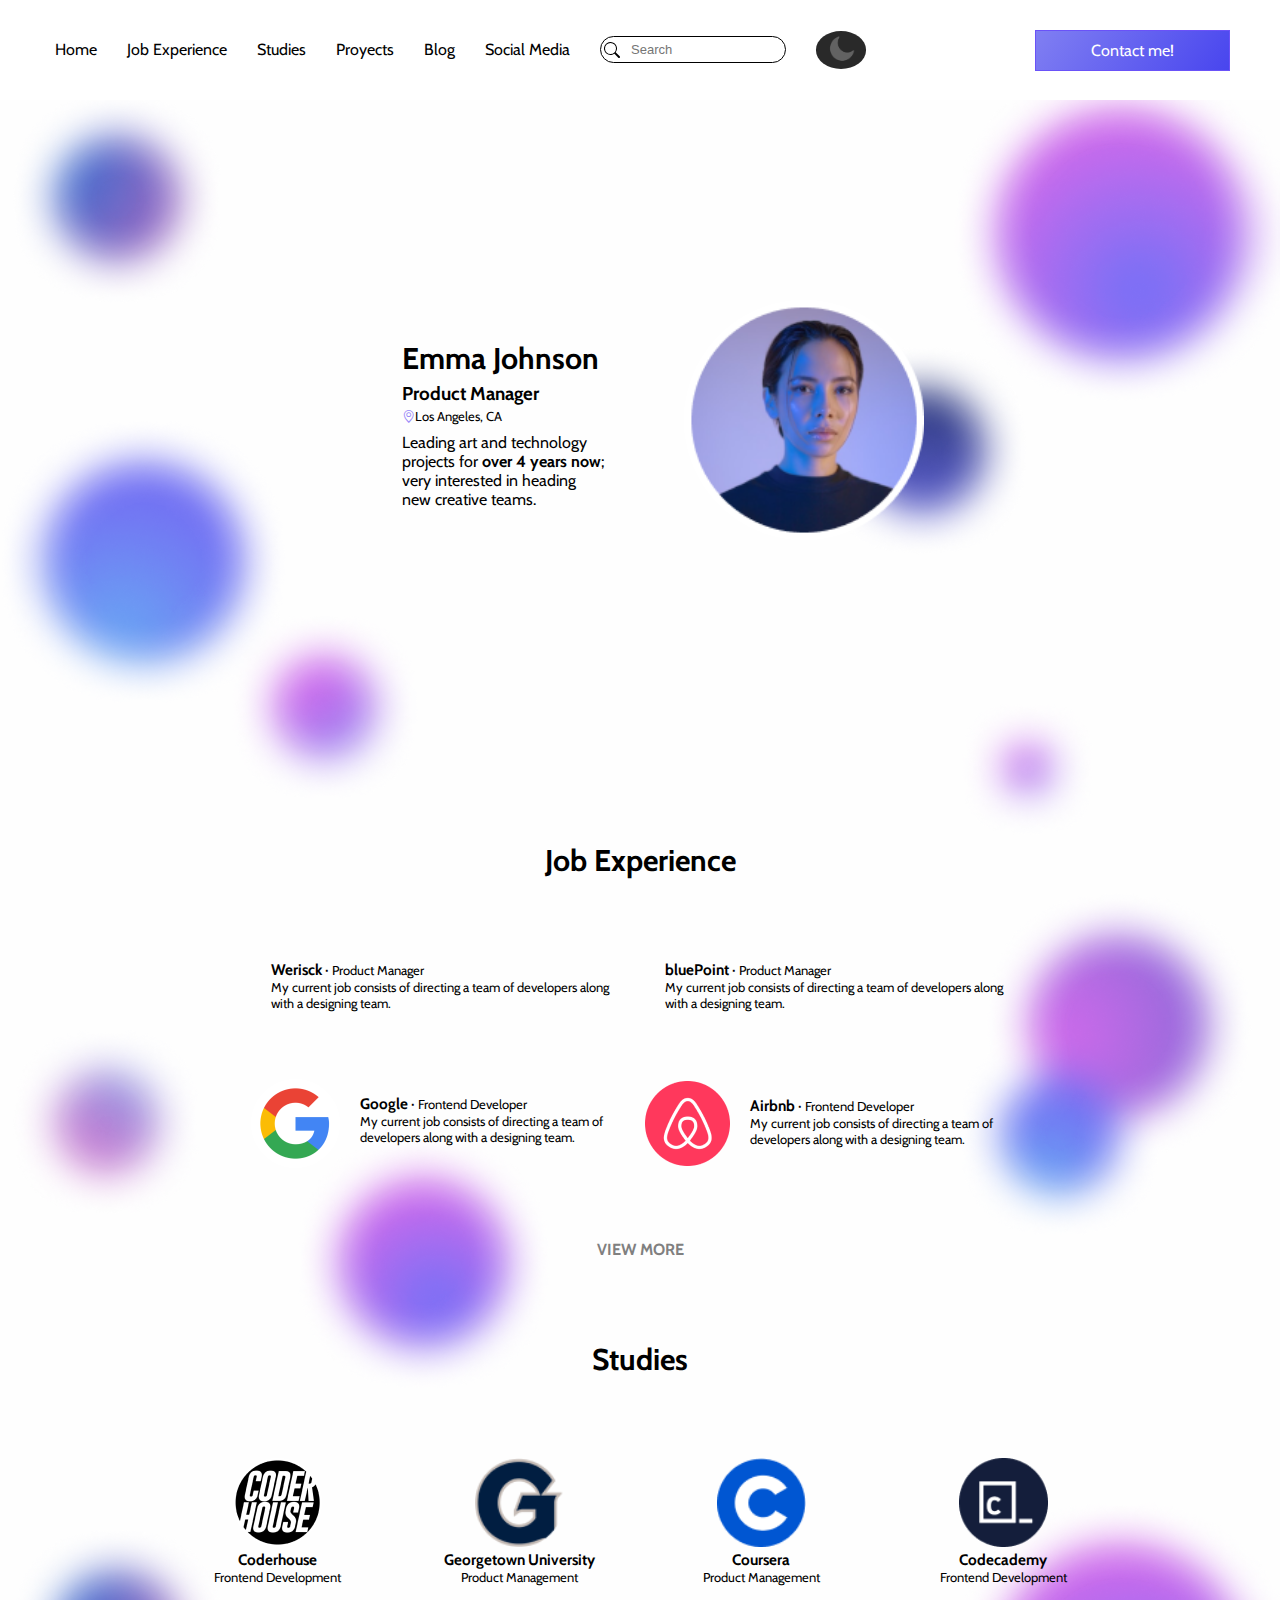
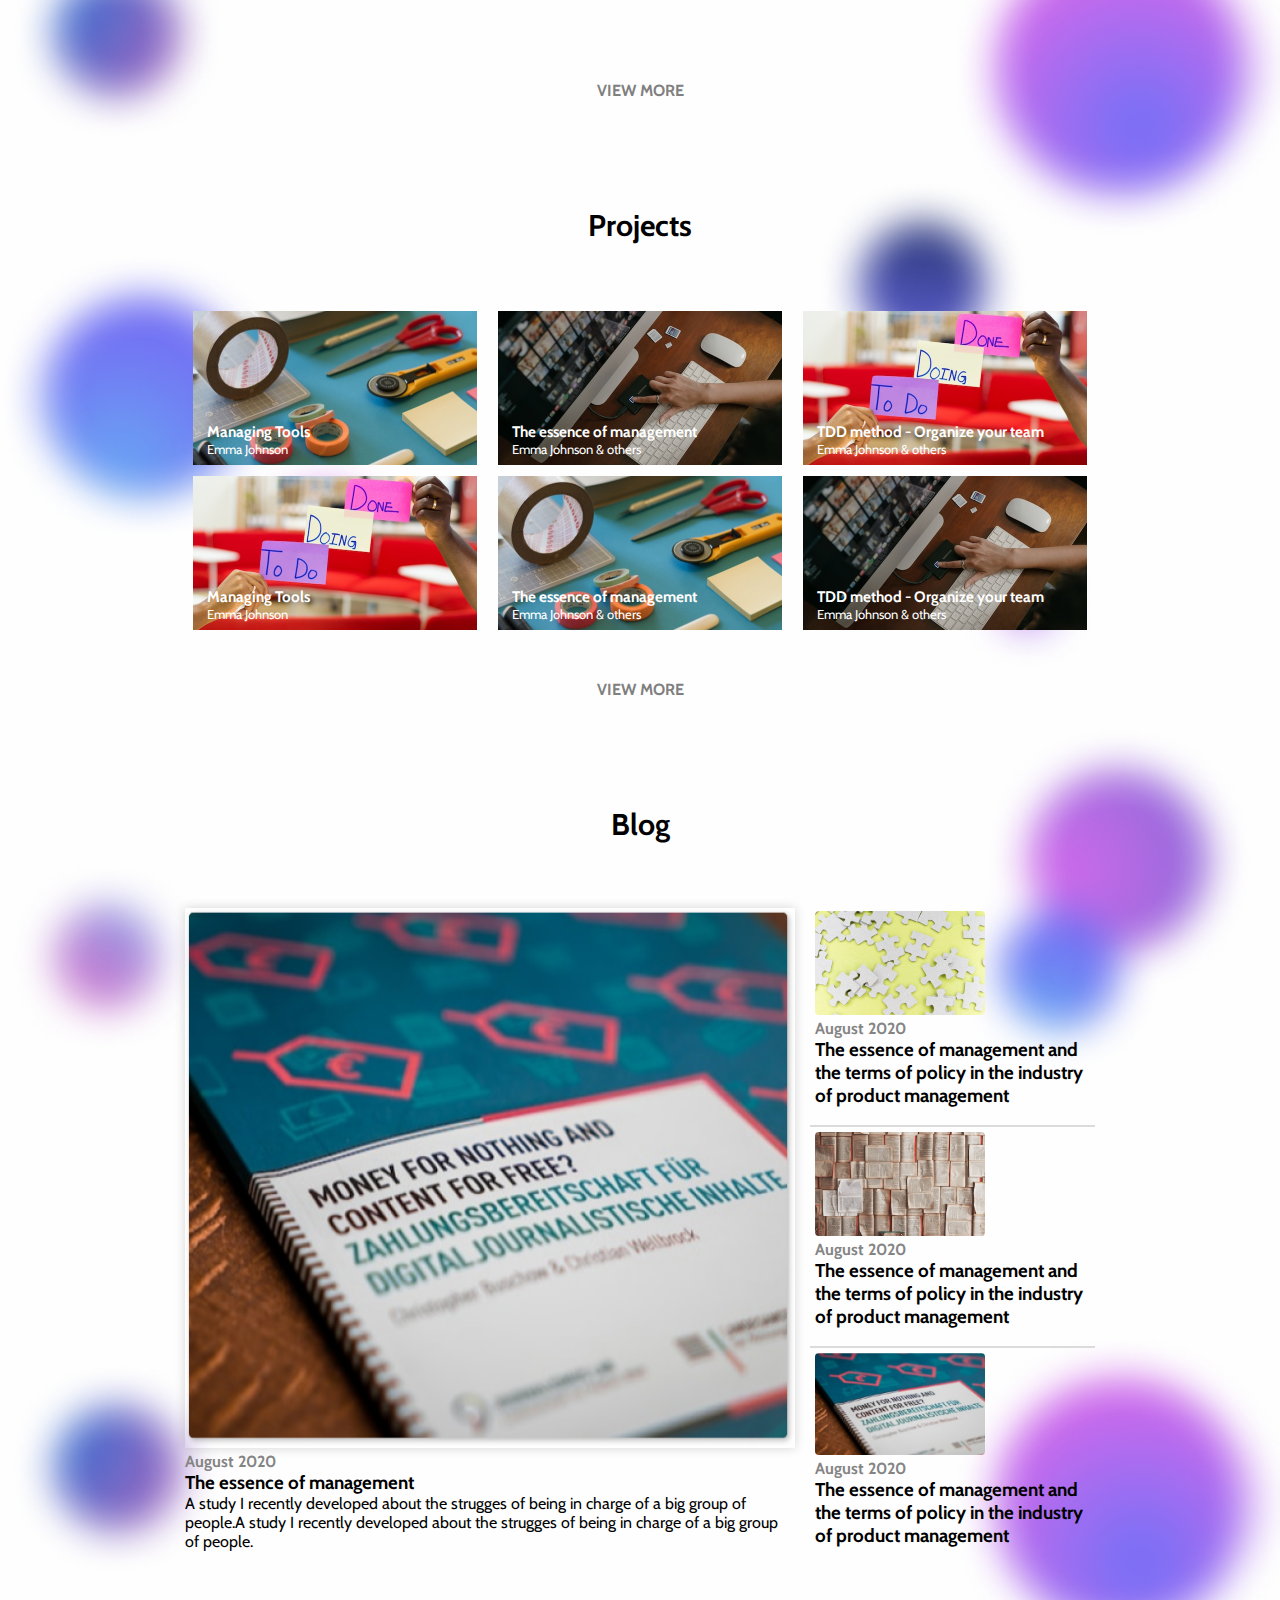
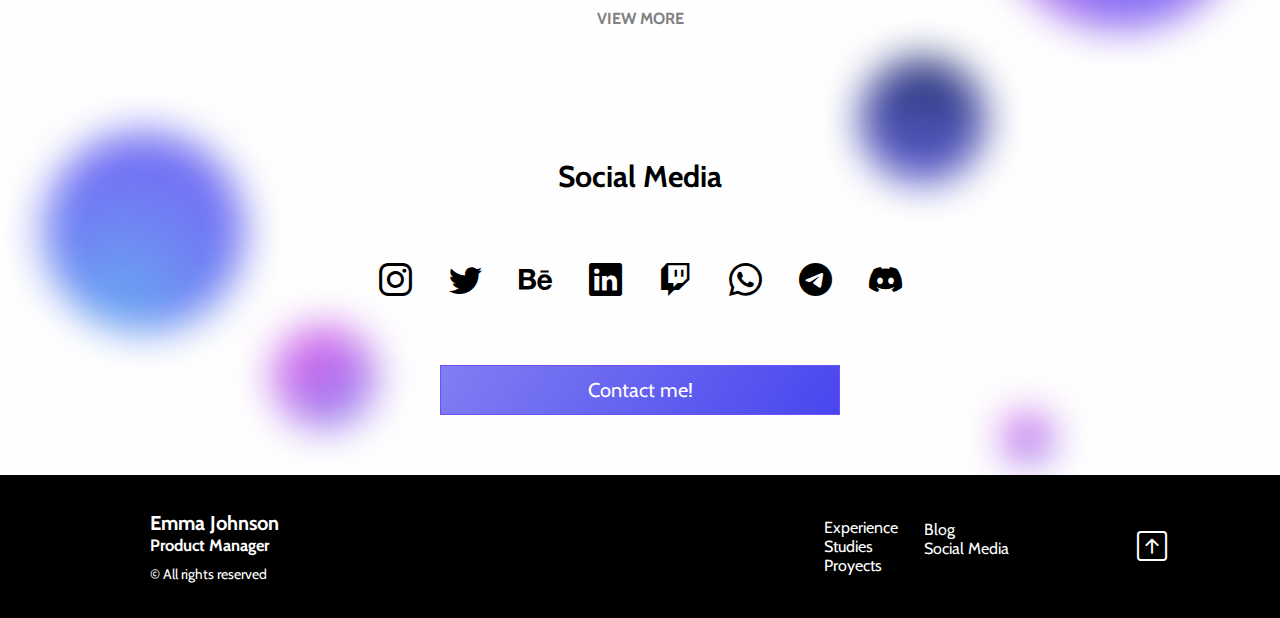
==== commit 66bd4316: "modif" ====
--- a/index.html
+++ b/index.html
@@ -51,10 +51,9 @@
                 </div>
             </li>
             <li class="nav__item">
-                <label id="switch">
-                    <input type="checkbox">
-                    <span class="slider round"></span>
-                </label>
+                <div class="container-toggleDark">
+                    <img src="./assets/img/moon.png" id="toggleDark" alt="">
+                </div>
             </li>
             <li class="nav__item button-contact__nav-min992px">
                 <div class="container-button-contact__nav">
@@ -155,7 +154,7 @@
                 </article>
                 <article class="studies__2">
                     <a href="./pages/studies1.html"><img src="./assets/img/georgetown.png" alt=""></a>
-                    <h3>Georgetown</h3>
+                    <h3>Georgetown University</h3>
                     <p>Product Management</p>
                 </article>
                 <article class="studies__3">
@@ -256,12 +255,12 @@
 
                 <div class="blog__item-1">
                     <a href="./pages/blog1.html">
-                    <figure class="figure figure-container-blog">
-                    <img src="./assets/img/blog-init.png" alt="">
-                    <figcaption class="figure-caption-blog">
-                        <p>Aug.2021</p>
-                    </figcaption>
-                    </figure>
+                        <figure class="figure figure-container-blog">
+                        <img src="./assets/img/blog-init.png" alt="">
+                        <figcaption class="figure-caption-blog">
+                            <p>Aug.2021</p>
+                        </figcaption>
+                        </figure>
                     </a>
                     
                     <h3>The essence of management</h3>
@@ -380,7 +379,7 @@
         
     </footer>
 
-    <script src="./index.js"></script>
+    <script src="./index.js" defer></script>
 
 </body>
 
--- a/css/style.css
+++ b/css/style.css
@@ -2,8 +2,8 @@
 /*---------------------------------------INDEX------------------------------------------
 
 *1. -- Root --
-*2. -- Reset --
-*3. -- Button Dark Theme --
+*2. -- Button Dark Theme --
+*3. -- Reset --
 *4. -- Animations and Transitions --
 *5. -- Background --
 *6. -- Button View --
@@ -41,34 +41,57 @@
     --date: #848484;
     --blog-line-color: rgba(219, 219, 219, 1);
     --blog-text-color: rgba(85, 84, 84, 1);
-    --font-color: #ffffff;
-    --bg-color: #1b1d23;
-}
-
-/*-------------------*2. -- Reset -- -----------------*/
+}
+
+/*-------------*2. -- Button Dark Theme -- --------------*/
+
+:root{
+    --primary-color: #fff;
+    --secondary-color: #000;
+}
+
+.dark-theme{
+    --primary-color: #1b1d23;
+    --secondary-color: #fff;
+}
+
+.container-toggleDark{
+    width: 50px;
+    background-color:#292929;
+    border-radius: 100%;
+    
+}
+
+#toggleDark{
+    width: 30px;
+    cursor: pointer;
+    margin-left: 10px;
+    margin-top: 2px;
+}
+
+/*-------------------*3. -- Reset -- -----------------*/
 
 * {
     box-sizing: border-box;
     margin: 0;
     padding: 0;
+    
 }
 
 html {
     font-size: 62.5%;
-    overflow: none;
 }
 
 body {
     font-size: 1.6rem;
     font-family: 'Cabin', sans-serif;
-    overflow-x: hidden;
-    background-color:var(--bg-color);
-    color:var(--font-color) 
+    background-color: var(--primary-color);
+    color: var(--secondary-color);
 }
 
 h1, h2 {
     font-weight: var(--font-title);
-    color:var(--font-color) 
+    color:var(--secondary-color) 
 }
 
 @media screen and (min-width:992px){
@@ -87,81 +110,8 @@
     width: 100%;
     height: 100%;
     display: grid;
-    
     grid-auto-rows: auto;
     grid-template-columns: repeat(auto-fill, minmax(min(100%, 25rem, 1080px)));
-}
-/*-------------*3. -- Button Dark Theme -- --------------*/
-
-[theme="light"]{
-    --bg-color: #fff;
-    --font-color: #000;
-}
-
-[theme="dark"]{
-    --bg-color: #1b1d23;
-    --font-color: #fff;
-}
-
-#switch {
-    position: relative;
-    display: inline-block;
-    width: 60px;
-    height: 34px;
-}
-
-#switch input { 
-    opacity: 0;
-    width: 0;
-    height: 0;
-}
-
-.slider {
-    position: absolute;
-    cursor: pointer;
-    top: 0;
-    left: 0;
-    right: 0;
-    bottom: 0;
-    background-color:var(--font-color);
-    -webkit-transition: .4s;
-    transition: .4s;
-}
-
-.slider:before {
-    position: absolute;
-    content: "";
-    height: 26px;
-    width: 26px;
-    left: 4px;
-    bottom: 4px;
-    background-color:var(--bg-color);
-    -webkit-transition: .4s;
-    transition: .4s;
-}
-
-input:checked + .slider {
-    background-color: var(--font-color);
-}
-
-input:focus + .slider {
-    box-shadow: 0 0 1px var(--font-color);
-}
-
-input:checked + .slider:before {
-    -webkit-transform: translateX(26px);
-    -ms-transform: translateX(26px);
-    transform: translateX(26px);
-}
-
-.slider.round {
-    border-radius: 34px;
-    border: var(--black) solid 1px;
-}
-
-.slider.round:before {
-    border-radius: 50%;
-    
 }
 
 /*---------------*4. -- Animations and Transitions -- -----------------*/
@@ -170,7 +120,7 @@
     .button-contact:hover {
         color: var(--hover-view);
         border: var(--hover-view) solid 1px;
-        background: var(--bg-color);
+        background: var(--primary-color);
     }
 
     .button-view:hover {
@@ -267,7 +217,8 @@
 .container-button-contact{
     display: flex;
     justify-content: center;
-    margin: 55px;
+    margin-bottom: 60px;
+    margin-top: 50px;
 }
 
 .button-contact {
@@ -350,15 +301,17 @@
     background-color: var(--black);
     position: absolute;
     top: 0;
-    bottom: 480px;
+    bottom: 0;
+    max-height: 470px;
+    max-width: 270px;
     left: auto;
     right: 0;
     display: grid;
     align-content: end;
     gap: 20px;
-    padding-left: 10%;
-    padding-right: 10%;
-    padding-bottom: 10%;
+    padding-left: 30px;
+    padding-right: 30px;
+    padding-bottom: 30px;
     transform: var(--state-menu);
 }
 
@@ -416,15 +369,6 @@
     display: none;
 }
 
-@media screen and (min-width:576px){
-    .nav__links{
-        bottom: 500px;
-        padding-left: 5%;
-        padding-right: 5%;
-        padding-bottom: 5%;
-    }
-}
-
 @media screen and (min-width:992px){
     header{
         height: 10rem;
@@ -460,6 +404,8 @@
         transform: unset;
         grid-column: -2/-1;
         grid-row: 1/2;
+        max-height: unset;
+        max-width: unset;
     }
 
     .nav__link{
@@ -509,14 +455,31 @@
         margin-left: 5rem;
     }
 
+    .nav__links{
+        gap: 30px;
+    }
+
     .nav__link{
-        margin: 1.5rem;
+        font-size: 16px;
     }
 
     .button-contact__nav992px{
         margin-right: 5rem;
     }
 }
+
+@media screen and (min-width:1400px){
+    .nav__links{
+        gap: 50px;
+    }
+}
+
+@media screen and (min-width:1400px){
+    .nav__links{
+        gap: 60px;
+    }
+}
+
 
 /* --------------------*10. -- Profile -- -------------------- */
 
@@ -601,6 +564,10 @@
         text-align: start;
     }
 
+    .profile p i {
+        padding: 0;
+    }
+
     .profile__title{
         text-align: start;
         grid-area: profile__title;
@@ -663,8 +630,9 @@
     margin-top: 50px;
     font-size: small;
     display: grid;
+    gap: 10px;
     grid-template-columns: 100%;
-    grid-template-rows: 8rem repeat(3, 15rem);
+    grid-template-rows: 8rem repeat(3, 90px);
     grid-template-areas:
     "job-title"
     "job__item--1"
@@ -695,8 +663,13 @@
     display: none;
 }
 
+.job__content--1, .job__content--2, .job__content--3, .job__content--4{
+    margin-top: 15px;
+}
+
 .job p{
     font-size: small;
+    
 }
 
 .job img{
@@ -712,10 +685,11 @@
 
 @media screen and (min-width: 992px){
     .job{
+        padding: 0rem;
         display: grid;
         justify-content: center;
-        grid-template-columns: repeat(2,40%);
-        grid-template-rows: 8rem repeat(2,15rem);
+        grid-template-columns: repeat(2,400px);
+        grid-template-rows: 100px repeat(2,130px);
         grid-template-areas: 
         "job-title job-title"
         "job__item--1 job__item--2"
@@ -737,6 +711,10 @@
     .job__item--4{
         grid-area: job__item--4;
         display:inline-flex;
+    }
+
+    .job__content--1, .job__content--2, .job__content--3, .job__content--4{
+        margin-top: 0px;
     }
 }
 
@@ -763,8 +741,8 @@
 .profile-jobs2_min768px_,  .profile-studies1_min768px_{
     display: grid;
     justify-content: center;
-    grid-template-columns: 40% 60%;
-    grid-template-rows: 40% 60%;
+    grid-template-columns: 89px 200px;
+    grid-template-rows: 20px 200px;
     grid-template-areas: 
     "profile-jobs2__img profile-jobs2__title"
     "profile-jobs2__description profile-jobs2__description";
@@ -772,15 +750,17 @@
 
 .profile-jobs2__img,  .profile-studies1__img{
     grid-area: profile-jobs2__img;
-    margin-top: -3rem;
-    display: flex;
-    justify-content: center;
+    margin-top: -20px;
+}
+
+.profile-jobs2__img img{
+    width: 89px;
 }
 
 .profile-jobs2__title, .profile-studies1__title{
     grid-area: profile-jobs2__title;
     justify-content: start;
-    margin-top: 3px;
+    margin-left: 20px;
 }
 
 .profile-jobs2__title h1, .profile-studies1__title h1{
@@ -790,7 +770,6 @@
 
 .profile-jobs2__description,  .profile-studies1__description{
     grid-area: profile-jobs2__description;
-    margin: 30px auto;
     max-width: 90%;
     font-size: small;
 }
@@ -800,10 +779,11 @@
     flex-direction: column;
     text-align: center;
     row-gap: 3rem;
+    
 }
 
 .icons-jobs2 img{
-    margin: 2rem;
+    margin: 50px;
 }
 
 .icons-jobs2{
@@ -843,11 +823,12 @@
     }
 
     .profile-jobs2_min768px_,  .profile-studies1_min768px_{
-        grid-template-columns: 30% 60%;
+        justify-content: center;
+        grid-template-columns: 180px 300px;
     }
 
     .profile-jobs2__img img,  .profile-studies1__img img{
-        width: 200px;
+        width: 150px;
     }
 
     .profile-jobs2__img,  .profile-studies1__img {
@@ -871,9 +852,10 @@
 
     .profile-jobs2_hig768px_, .profile-studies1_hig768px_{
         display: grid;
-        justify-content: start;
-        grid-template-columns: 30% 60%;
-        grid-template-rows: 70% 60%;
+        justify-content: center;
+        place-items: center;
+        grid-template-columns: 200px 500px;
+        grid-template-rows: 200px 80px;
         grid-template-areas: 
         "profile-jobs2__img profile-jobs2__description "
         ". profile-jobs2__description";
@@ -881,9 +863,7 @@
 
     .profile-jobs2__img,  .profile-studies1__img{
         grid-area: profile-jobs2__img;
-        margin-top: -5rem;
-        display: flex;
-        justify-content: end;
+        margin-top: -120px;
     }
 
     .profile-jobs2__img img,  .profile-studies1__img img{
@@ -892,7 +872,7 @@
     
     .profile-jobs2__description,  .profile-studies1__description{
         grid-area: profile-jobs2__description;
-        margin-top: 1rem;
+        margin-top: 10px;
         text-align: start;
         padding: 0;
     }
@@ -902,7 +882,8 @@
     }
 
     .profile-jobs2__description p,  .profile-studies1__description p{
-        margin-top: 2rem;
+        margin-top: 30px;
+        margin-bottom: 100px;
     }
 }
 
@@ -930,7 +911,7 @@
     .proyects-jobs2,  .proyects-studies1{
         justify-content: center;
         grid-template-columns: repeat(2,300px);
-        grid-template-rows: 8rem 20rem;
+        grid-template-rows: 8rem 160px;
         grid-template-areas:
             "proyects__title proyects__title"
             "proyects__item-1 proyects__item-2"
@@ -939,12 +920,8 @@
 }
 
 @media screen and (min-width: 1200px){
-    .banner-jobs2{
-        height: 50vh;
-    }
-
     .profile-jobs2__description h1,  .profile-studies1__description h1{
-        font-size: 50px;
+        font-size: 40px;
     }
 
     .profile-jobs2_hig768px_, .profile-studies1_hig768px_{
@@ -961,7 +938,7 @@
     display: grid;
     justify-content: center;
     grid-template-columns: repeat(3,100px);
-    grid-template-rows: 8rem 18rem;
+    grid-template-rows: 8rem 200px;
     grid-template-areas:
         "studies__title studies__title studies__title"
         "studies-1 studies-2 studies-3";
@@ -984,6 +961,7 @@
 .studies__2 {
     grid-area: studies-2;
     text-align: center;
+    margin-top: 17px;
 }
 
 .studies__2 p{
@@ -1005,9 +983,7 @@
 
 .studies img{
     transition: 300ms ease;
-    margin-right: 5px;
-    max-width: 80px;
-    margin-bottom: 5px;
+    width: 89px;
 }
 
 
@@ -1016,7 +992,7 @@
         place-items: center;
         display: grid;
         justify-content: center;
-        grid-template-columns: repeat(4,100px);
+        grid-template-columns: repeat(4,240px);
         grid-template-rows: 10rem 22rem;
         grid-template-areas:
             "studies__title studies__title studies__title studies__title"
@@ -1036,6 +1012,7 @@
     .studies__2 {
         grid-area: studies-2;
         text-align: center;
+        margin-top: 0px;
     }
     
     .studies__3 {
@@ -1061,8 +1038,12 @@
     height: 20vh;
 }
 
+.profile-studies1__description{
+    margin-top: 60px;
+}
+
 .tecnologies{
-    margin-top: 4rem;
+    margin-top: 100px;
     display: flex;
     flex-direction: column;
     justify-content: center;
@@ -1086,10 +1067,11 @@
 .tecnologies__icons2{
     display: flex;
     flex-direction: row;
+    
 }
 
 .tecnologies__icon img{
-    margin: 3rem;
+    margin: 30px;
 }
 
 .tecnologies__icon{
@@ -1143,18 +1125,13 @@
     }
 }
 
-@media screen and (min-width: 1200px){
-    .banner-studies1{
-        height: 50vh;
-    }
-}
-
 /* -------------------*15. -- Proyects --  -------------------- */
 
 .proyects {
     place-items: center;
     display: grid;
-    grid-template-columns: 100%;
+    justify-content: center;
+    grid-template-columns: 290px;
     grid-template-rows: 8rem repeat(3,15rem);
     gap: 15px;
     grid-template-areas:
@@ -1198,9 +1175,14 @@
     content:'';
     position:absolute;
     left:0; top:0;
-    width:100%; height:97.5%;
+    /*width:100%; height:100%;*/
     display:inline-block;
     background: -moz-linear-gradient(to top, rgba(20, 20, 20, 0.692) 0%, rgba(10, 10, 10, 0) 100%);
+    
+  background: -webkit-linear-gradient(to top, rgba(20, 20, 20, 0.692) 0%, rgba(10, 10, 10, 0) 100%); /* Chrome10+,Safari5.1+ */
+  background: -o-linear-gradient(to top, rgba(20, 20, 20, 0.692) 0%, rgba(10, 10, 10, 0) 100%); /* Opera 11.10+ */
+  background: -ms-linear-gradient(to top, rgba(20, 20, 20, 0.692) 0%, rgba(10, 10, 10, 0) 100%); /* IE10+ */
+  background: linear-gradient(to top, rgba(20, 20, 20, 0.692) 0%, rgba(10, 10, 10, 0) 100%); /* W3C */
 }
 
 .figure-caption, .figure-caption-blog, .figure-caption-blog-small{
@@ -1235,7 +1217,7 @@
     .proyects {
         display: grid;
         justify-content: center;
-        grid-template-columns: repeat(3,280px);
+        grid-template-columns: repeat(3,290px);
         grid-template-rows: 15rem repeat(2,15rem);
         grid-template-areas:
         "proyects__title proyects__title proyects__title"
@@ -1270,6 +1252,17 @@
     .proyects__item-6{
         grid-area: proyects__item-6;
         display: inline;
+    }
+}
+
+@media screen and (min-width:1400px){
+    .proyects{
+        grid-template-columns: repeat(3,380px);
+        grid-template-rows: 15rem repeat(2,205px);
+    }
+
+    .proyects img{
+        width: 380px;
     }
 }
 
@@ -1304,7 +1297,7 @@
 
 .galery-proyect3 img{
     width: 100%;
-    margin: -2px;
+    margin: -3px;
 }
 
 .tecnologies__icons{
@@ -1358,7 +1351,7 @@
     }
 }
 
-@media screen and (min-width:992px){
+@media screen and (min-width:1400px){
     .inicio-proyect3{
         display: grid;
         grid-auto-columns: 1080px;
@@ -1378,7 +1371,7 @@
     place-items: center;
     display: grid;
     justify-content: center;
-    grid-template-columns: 300px;
+    grid-template-columns: 284px;
     grid-template-rows: 8rem 30rem 15rem 15rem;
     grid-template-areas:
         "blog__title"
@@ -1428,18 +1421,6 @@
 
 .blog__item-2 h3, .blog__item-3 h3{
     margin-left: 10px;
-}
-
-.figure-container-blog{
-    position: relative;
-}
-
-.figure-container-blog .figure-caption-blog {
-    position: absolute;
-    top: 80%;
-    left: 68%;
-    color: var(--white);
-    font-size:x-small;
 }
 
 .figure-container-blog-small {
@@ -1594,7 +1575,9 @@
 }
 
 .blog1-titles_min992px_{
-    padding: 1.2rem;
+    margin-left: 20px;
+    margin-top: 20px;
+    margin-right: 5px;
 }
 
 .blog1-titles_hig992px_{
@@ -1603,6 +1586,7 @@
 
 .blog1-section1{
     padding: 2rem;
+    padding-bottom: 0rem;
 }
 
 .blog1-section1 h3{
@@ -1616,8 +1600,8 @@
 
 blockquote{
     text-align: start;
-    margin-left: 40px;
-    border-left: var(--font-color) solid 2px;
+    margin: 40px;
+    border-left: var(--secondary-color) solid 2px;
     padding: 10px;
 }
 
@@ -1626,7 +1610,7 @@
 }
 
 .keep-reading_min768px_ img{
-    width: 100%;
+    width: 130px;
 }
 
 .container-keep-reading{
@@ -1650,8 +1634,8 @@
 
 .figure-container-blog1-small .figure-caption-blog1-small {
     position: absolute;
-    top: 70%;
-    left: 70%;
+    top: 60%;
+    left: 68%;
     color: var(--white);
     font-size:x-small;
 }
@@ -1663,11 +1647,12 @@
     }
 
     .blog1-titles_min992px_{
-        padding: 2rem 5rem;
+        padding: 3rem;
     }
 
     .blog1-section1{
         padding: 5rem;
+        padding-bottom: 0rem;
     }
 
     blockquote{
@@ -1680,8 +1665,13 @@
         height: 30vh;
     }
 
+    .blog1-titles_min992px_{
+        padding: 0rem 8rem;
+    }
+
     .blog1-section1{
         padding: 10rem;
+        padding-bottom: 0rem;
     }
 
     blockquote{
@@ -1712,6 +1702,10 @@
         left: 70%;
         color: var(--white);
         font-size:x-small;
+    }
+
+    .container-keep p{
+        margin-left: 20px;
     }
 
 }
@@ -1775,8 +1769,8 @@
 
 .social__icons {
     display: flex;
-    padding: 15px;
-    margin: 10px;
+    margin-top: 50px;
+
     flex-wrap: wrap;
     justify-content: center;
 }
@@ -1941,7 +1935,7 @@
     }
 
     .button__contact1{
-        max-width: 610px;
+        max-width: 820px;
     }
 }
 
@@ -1953,25 +1947,41 @@
     .contact__input1{
         width: 30rem;
         height: 50px;
-        width: 295px;
+        width: 400px;
     }
 
     .contact__input2{
         width: 30rem;
         margin-left: 20px;
         height: 50px;
-        width: 295px;
+        width: 400px;
     }
 
     .contact__input--textarea{
         height: 190px;
-        width: 610px;
-    }
-
-
+        width: 820px;
+    }
 
     .contact{
-        grid-template-columns: 200px 300px;
+        grid-template-columns: 200px 500px;
+    }
+
+    .contact__title{
+        margin-top: -5px;
+    }
+
+    .contact img{
+        width: 200px;
+        height: 200px;
+        margin-top: -50px;
+    }
+
+    .contact h1{
+        font-size: 50px;
+    }
+
+    .contact__container{
+        height: 60vh;
     }
 
     .container__name-email{
@@ -1979,6 +1989,30 @@
         flex-direction: row;
         justify-content:center;
         margin: 20px;
+    }
+}
+
+@media screen and (min-width:1400px){
+    .contact__input1{
+        width: 30rem;
+        height: 50px;
+        width: 530px;
+    }
+
+    .contact__input2{
+        width: 30rem;
+        margin-left: 20px;
+        height: 50px;
+        width: 530px;
+    }
+
+    .contact__input--textarea{
+        height: 190px;
+        width: 1080px;
+    }
+
+    .button__contact1{
+        max-width: 1080px;
     }
 }
 
@@ -2121,7 +2155,11 @@
         color: var(--white);
         margin: auto 150px;
         text-align: left;
-        font-size: x-small;
+        font-size: 14px;
+    }
+
+    .footer__text h2{
+        font-size: 20px;
     }
 
     .footer__up {
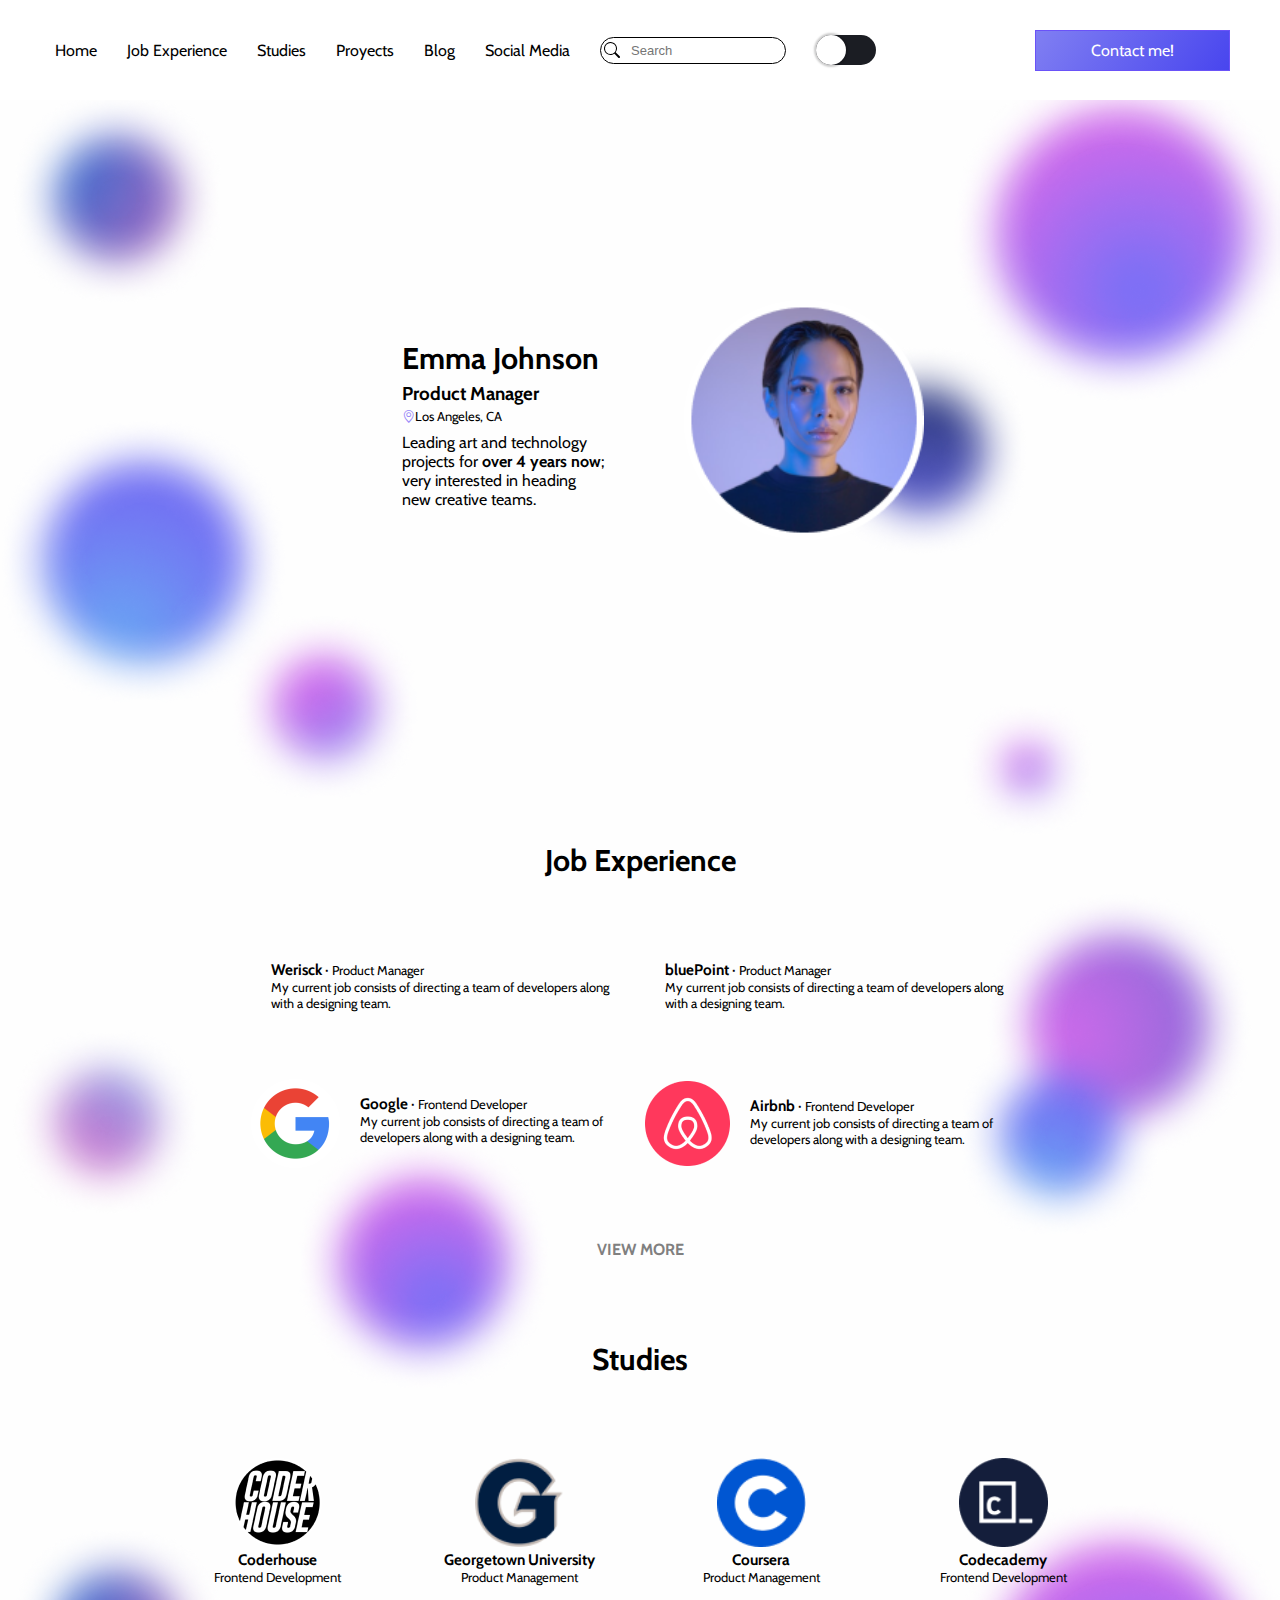
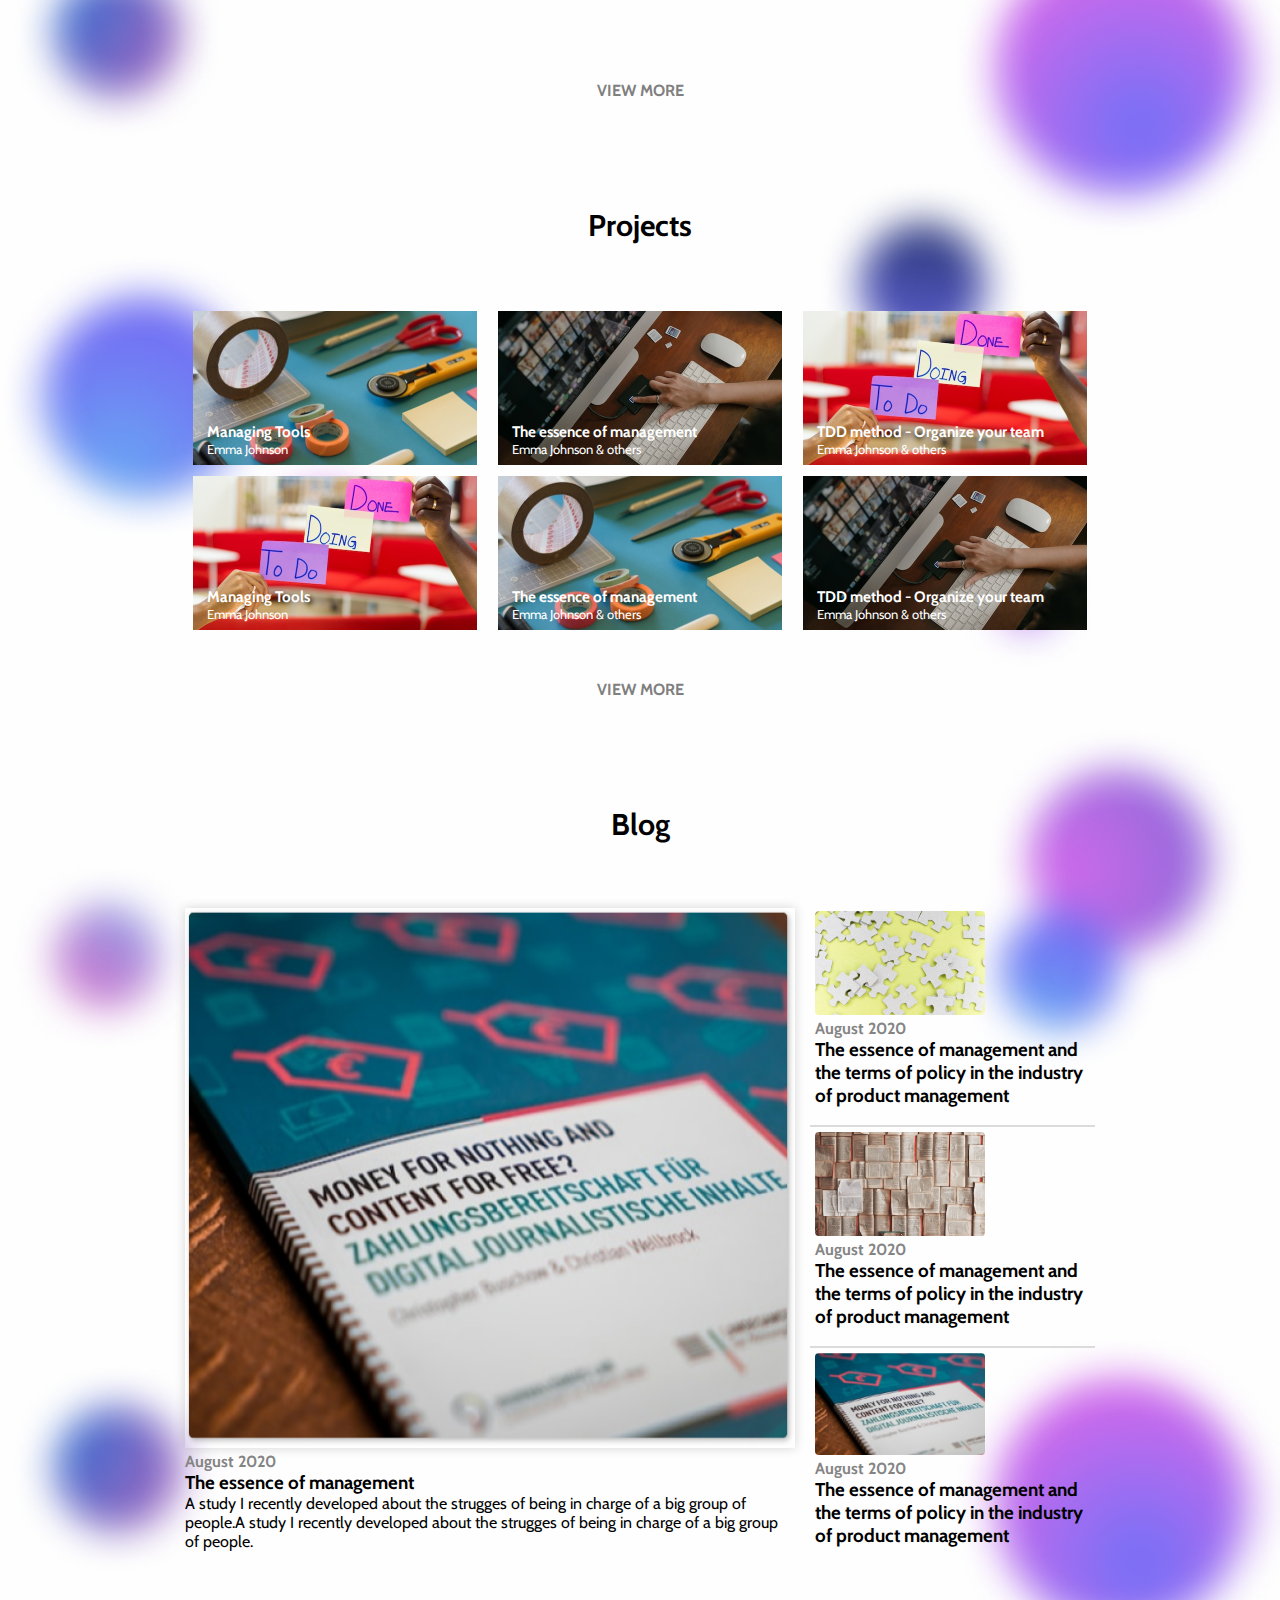
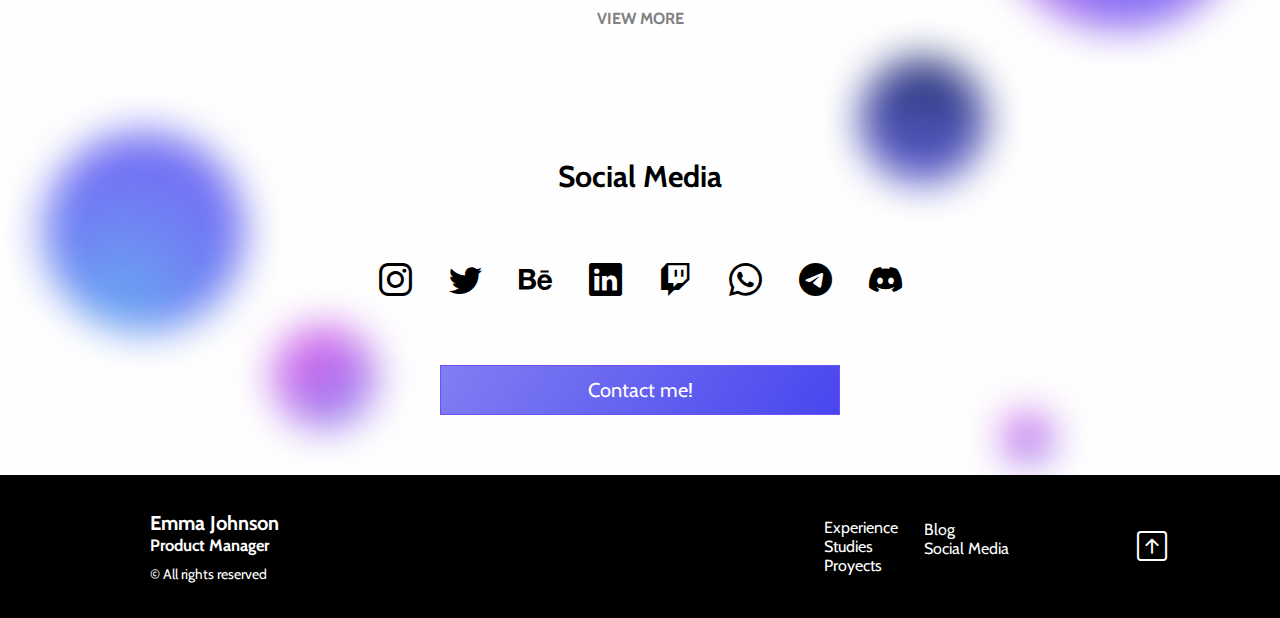
==== commit 80454b2d: "modif" ====
--- a/index.html
+++ b/index.html
@@ -51,9 +51,10 @@
                 </div>
             </li>
             <li class="nav__item">
-                <div class="container-toggleDark">
-                    <img src="./assets/img/moon.png" id="toggleDark" alt="">
-                </div>
+                <button class="switch" id="switch">
+                    <span><i class="fa-solid fa-sun"></i></span>
+                    <span><i class="fa-solid fa-moon"></i></span>
+                </button>
             </li>
             <li class="nav__item button-contact__nav-min992px">
                 <div class="container-button-contact__nav">
@@ -379,6 +380,7 @@
         
     </footer>
 
+    <script src="https://kit.fontawesome.com/76629677e8.js" crossorigin="anonymous"></script>
     <script src="./index.js" defer></script>
 
 </body>
--- a/css/style.css
+++ b/css/style.css
@@ -50,23 +50,54 @@
     --secondary-color: #000;
 }
 
-.dark-theme{
+.dark{
     --primary-color: #1b1d23;
     --secondary-color: #fff;
 }
 
-.container-toggleDark{
-    width: 50px;
-    background-color:#292929;
-    border-radius: 100%;
-    
-}
-
-#toggleDark{
+.switch{
+    background: #1b1d23;
+    border-radius: 1000px;
+    border: none;
+    position: relative;
+    cursor: pointer;
+    display: flex;
+    outline: none; 
+    transition: 500ms ease all;
+}
+
+.switch span{
     width: 30px;
-    cursor: pointer;
-    margin-left: 10px;
-    margin-top: 2px;
+    height: 30px;
+    line-height: 30px;
+    display: block;
+    background: none;
+    color: #fff;
+}
+
+.switch::after{
+    content: "";
+    display: block;
+    width: 30px;
+    height: 30px;
+    position: absolute;
+    background: #fff;
+    top: 0;
+    left: 0;
+    right: unset;
+    border-radius: 100px;
+    transition: 500ms ease all;
+    box-shadow: 0px 0px 2px 2px rgba(0, 0, 0, .2);
+}
+
+.switch.active{
+    background: #292929;
+    color: #000;
+}
+
+.switch.active::after{
+    right: 0;
+    left: unset;
 }
 
 /*-------------------*3. -- Reset -- -----------------*/
@@ -80,6 +111,7 @@
 
 html {
     font-size: 62.5%;
+    overflow-x: hidden;
 }
 
 body {
@@ -87,6 +119,7 @@
     font-family: 'Cabin', sans-serif;
     background-color: var(--primary-color);
     color: var(--secondary-color);
+    transition: 300ms ease all;
 }
 
 h1, h2 {
@@ -249,7 +282,6 @@
 
 .container{
     width: 95%;
-    overflow: hidden;
 }
 
 .nav{
@@ -315,6 +347,24 @@
     transform: var(--state-menu);
 }
 
+.nav__links-contact{
+    background-color: var(--black);
+    position: absolute;
+    top: 0;
+    bottom: 0;
+    max-height: 400px;
+    max-width: 270px;
+    left: auto;
+    right: 0;
+    display: grid;
+    align-content: end;
+    gap: 20px;
+    padding-left: 30px;
+    padding-right: 30px;
+    padding-bottom: 30px;
+    transform: var(--state-menu);
+}
+
 .nav__item{
     list-style: none;
 }
@@ -408,6 +458,19 @@
         max-width: unset;
     }
 
+    .nav__links-contact{
+        padding: 0;
+        background-color: unset;
+        position: unset;
+        grid-auto-flow: column;
+        align-items: center;
+        transform: unset;
+        grid-column: -2/-1;
+        grid-row: 1/2;
+        max-height: unset;
+        max-width: unset;
+    }
+
     .nav__link{
         color: var(--black);
     }
@@ -459,6 +522,10 @@
         gap: 30px;
     }
 
+    .nav__links-contact{
+        gap: 30px;
+    }
+
     .nav__link{
         font-size: 16px;
     }
@@ -472,10 +539,18 @@
     .nav__links{
         gap: 50px;
     }
+
+    .nav__links-contact{
+        gap: 50px;
+    }
 }
 
 @media screen and (min-width:1400px){
     .nav__links{
+        gap: 60px;
+    }
+
+    .nav__links-contact{
         gap: 60px;
     }
 }
@@ -724,7 +799,7 @@
     }
 }
 
-/* ----------------*12. -- Jobs 2 and Studies 1 -- ---------------------- */
+/* ----------------*12. -- Jobs 2 -- ---------------------- */
 
 .banner-jobs2 {
     background-image: url(../assets/img/banner-jobs2.png);
@@ -734,21 +809,21 @@
     height: 20vh;
 }
 
-.profile-jobs2_hig768px_, .profile-studies1_hig768px_{
+.profile-jobs2_hig768px_{
     display: none;
 }
 
-.profile-jobs2_min768px_,  .profile-studies1_min768px_{
+.profile-jobs2_min768px_{
     display: grid;
     justify-content: center;
     grid-template-columns: 89px 200px;
-    grid-template-rows: 20px 200px;
+    grid-template-rows: 80px 100px;
     grid-template-areas: 
     "profile-jobs2__img profile-jobs2__title"
     "profile-jobs2__description profile-jobs2__description";
 }
 
-.profile-jobs2__img,  .profile-studies1__img{
+.profile-jobs2__img{
     grid-area: profile-jobs2__img;
     margin-top: -20px;
 }
@@ -757,18 +832,18 @@
     width: 89px;
 }
 
-.profile-jobs2__title, .profile-studies1__title{
+.profile-jobs2__title{
     grid-area: profile-jobs2__title;
     justify-content: start;
     margin-left: 20px;
 }
 
-.profile-jobs2__title h1, .profile-studies1__title h1{
+.profile-jobs2__title h1{
     font-size: x-large;
     margin-bottom: 5px;
 }
 
-.profile-jobs2__description,  .profile-studies1__description{
+.profile-jobs2__description{
     grid-area: profile-jobs2__description;
     max-width: 90%;
     font-size: small;
@@ -779,7 +854,7 @@
     flex-direction: column;
     text-align: center;
     row-gap: 3rem;
-    
+    margin-top: 50px;
 }
 
 .icons-jobs2 img{
@@ -792,7 +867,7 @@
     justify-content: center;
 }
 
-.proyects-jobs2,  .proyects-studies1{
+.proyects-jobs2{
     margin-top: 4rem;
     place-items: center;
     display: grid;
@@ -804,11 +879,11 @@
         "proyects__item-2";
 }
 
-.proyects-jobs2__title,  .proyects-studies1__title{
+.proyects-jobs2__title{
     grid-area: proyects__title;
 }
 
-.proyects-jobs2__item-1,  .proyects-studies1__item-1{
+.proyects-jobs2__item-1{
     grid-area: proyects__item-1;
 }
 
@@ -822,20 +897,20 @@
         height: 25vh;
     }
 
-    .profile-jobs2_min768px_,  .profile-studies1_min768px_{
+    .profile-jobs2_min768px_{
         justify-content: center;
         grid-template-columns: 180px 300px;
     }
 
-    .profile-jobs2__img img,  .profile-studies1__img img{
+    .profile-jobs2__img img{
         width: 150px;
     }
 
-    .profile-jobs2__img,  .profile-studies1__img {
+    .profile-jobs2__img{
         margin-top: -5rem;
     }
 
-    .profile-jobs2__description,  .profile-studies1__description{
+    .profile-jobs2__description{
         padding: 2rem;
         font-size: medium;
     }
@@ -846,11 +921,11 @@
         height: 30vh;
     }
 
-    .profile-jobs2_min768px_, .profile-studies1_min768px_{
+    .profile-jobs2_min768px_{
         display: none;
     }
 
-    .profile-jobs2_hig768px_, .profile-studies1_hig768px_{
+    .profile-jobs2_hig768px_{
         display: grid;
         justify-content: center;
         place-items: center;
@@ -861,27 +936,27 @@
         ". profile-jobs2__description";
     }
 
-    .profile-jobs2__img,  .profile-studies1__img{
+    .profile-jobs2__img{
         grid-area: profile-jobs2__img;
         margin-top: -120px;
     }
 
-    .profile-jobs2__img img,  .profile-studies1__img img{
+    .profile-jobs2__img img{
         width: 200px;
     }
     
-    .profile-jobs2__description,  .profile-studies1__description{
+    .profile-jobs2__description{
         grid-area: profile-jobs2__description;
         margin-top: 10px;
         text-align: start;
         padding: 0;
     }
 
-    .profile-jobs2__description h1,  .profile-studies1__description h1{
+    .profile-jobs2__description h1{
         font-size: xx-large;
     }
 
-    .profile-jobs2__description p,  .profile-studies1__description p{
+    .profile-jobs2__description p{
         margin-top: 30px;
         margin-bottom: 100px;
     }
@@ -892,23 +967,19 @@
         height: 40vh;
     }
 
-    .profile-jobs2_hig768px_, .profile-studies1_hig768px_{
+    .profile-jobs2_hig768px_{
         grid-template-columns: 25% 60%;
     }
 
-
-
-    .profile-jobs2__img img,  .profile-studies1__img img{
+    .profile-jobs2__img img{
         width: 240px;
     }
 
-    .profile-jobs2__description p,  .profile-studies1__description p{
+    .profile-jobs2__description p{
         font-size: 17px;
     }
 
-    
-
-    .proyects-jobs2,  .proyects-studies1{
+    .proyects-jobs2{
         justify-content: center;
         grid-template-columns: repeat(2,300px);
         grid-template-rows: 8rem 160px;
@@ -920,11 +991,11 @@
 }
 
 @media screen and (min-width: 1200px){
-    .profile-jobs2__description h1,  .profile-studies1__description h1{
-        font-size: 40px;
-    }
-
-    .profile-jobs2_hig768px_, .profile-studies1_hig768px_{
+    .profile-jobs2__description h1{
+        font-size: 50px;
+    }
+
+    .profile-jobs2_hig768px_{
         grid-template-columns: 300px 940px;
     }
 }
@@ -1038,12 +1109,48 @@
     height: 20vh;
 }
 
+.profile-studies1_hig768px_{
+    display: none;
+}
+
+.profile-studies1_min768px_{
+    display: grid;
+    justify-content: center;
+    grid-template-columns: 89px 200px;
+    grid-template-rows: 80px 150px;
+    grid-template-areas: 
+    "profile-studies1__img profile-studies1__title"
+    "profile-studies1__description profile-studies1__description";
+}
+
+.profile-studies1__img{
+    grid-area: profile-studies1__img;
+    margin-top: -20px;
+}
+
+.profile-studies1__img img{
+    width: 89px;
+}
+
+.profile-studies1__title{
+    grid-area: profile-studies1__title;
+    justify-content: start;
+    margin-left: 20px;
+}
+
+.profile-studies1__title h1{
+    font-size: x-large;
+    margin-bottom: 5px;
+}
+
 .profile-studies1__description{
-    margin-top: 60px;
-}
-
-.tecnologies{
-    margin-top: 100px;
+    grid-area: profile-studies1__description;
+    max-width: 90%;
+    font-size: small;
+}
+
+.tecnologies-studies1{
+    margin-top: 50px;
     display: flex;
     flex-direction: column;
     justify-content: center;
@@ -1104,6 +1211,24 @@
     .banner-studies1{
         height: 25vh;
     }
+
+    .profile-studies1_min768px_{
+        justify-content: center;
+        grid-template-columns: 180px 300px;
+    }
+
+    .profile-studies1__img img{
+        width: 150px;
+    }
+
+    .profile-studies1__img {
+        margin-top: -5rem;
+    }
+
+    .profile-studies1__description{
+        padding: 2rem;
+        font-size: medium;
+    }
 }
 
 @media screen and (min-width:768px){
@@ -1113,6 +1238,43 @@
 
     .profile-studies1__img img{
         width: 200px;
+    }
+
+    .profile-studies1_min768px_{
+        display: none;
+    }
+
+    .profile-studies1_hig768px_{
+        margin-top: 30px;
+        display: grid;
+        justify-content: center;
+        place-items: center;
+        grid-template-columns: 200px 500px;
+        grid-template-rows: 200px 80px;
+        grid-template-areas: 
+        "profile-studies1__img profile-studies1__description "
+        ". profile-studies1__description";
+    }
+
+    .profile-studies1__img{
+        grid-area: profile-studies1__img;
+        margin-top: -150px;
+    }
+    
+    .profile-studies1__description{
+        grid-area: profile-studies1__description;
+        margin-top: 10px;
+        text-align: start;
+        padding: 0;
+    }
+
+    .profile-studies1__description h1{
+        font-size: 30px;
+    }
+
+    .profile-studies1__description p{
+        margin-top: 30px;
+        margin-bottom: 100px;
     }
 }
 
@@ -1122,6 +1284,28 @@
         background-image: url(../assets/img/banner-studies998px.png);
         background-position: center;
         background-size: cover;
+    }
+
+    .profile-studies1_hig768px_{
+        grid-template-columns: 25% 60%;
+    }
+
+    .profile-studies1__img img{
+        width: 240px;
+    }
+
+    .profile-studies1__description p{
+        font-size: 17px;
+    }
+}
+
+@media screen and (min-width: 1200px){
+    .profile-studies1__description h1{
+        font-size: 50px;
+    }
+
+    .profile-studies1_hig768px_{
+        grid-template-columns: 300px 940px;
     }
 }
 
@@ -1300,6 +1484,14 @@
     margin: -3px;
 }
 
+.tecnologies{
+    display: flex;
+    flex-direction: column;
+    text-align: center;
+    row-gap: 3rem;
+    margin-top: 50px;
+}
+
 .tecnologies__icons{
     display: flex;
     flex-direction: row;
@@ -1606,11 +1798,13 @@
 }
 
 .keep-reading_min768px_{
-    margin-top: 5rem;
+    margin-top: 50px;
+    margin-bottom: -20px;
 }
 
 .keep-reading_min768px_ img{
     width: 130px;
+    height: 100px;
 }
 
 .container-keep-reading{
@@ -1621,7 +1815,7 @@
 }
 
 .container-blog1-small{
-    margin: 5px;
+    margin: 10px;
 }
 
 .keep-reading_hig768px_{
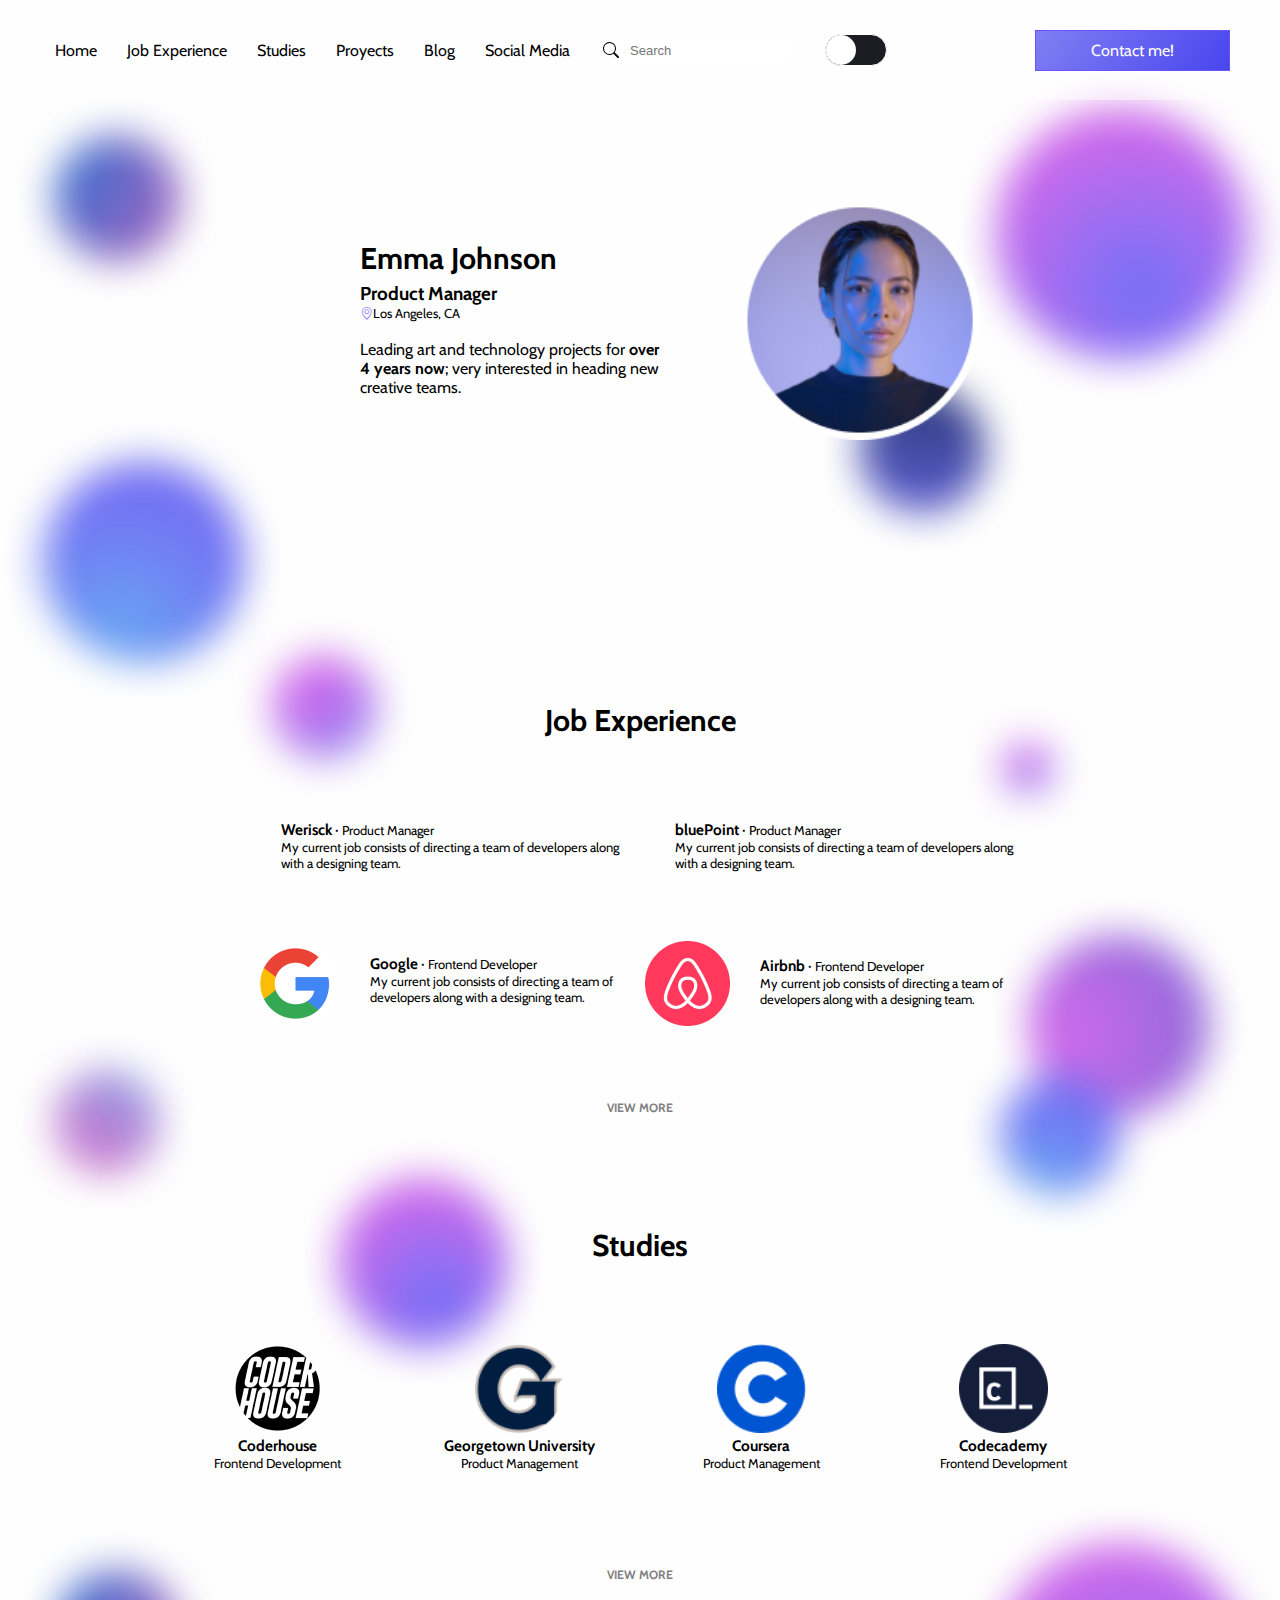
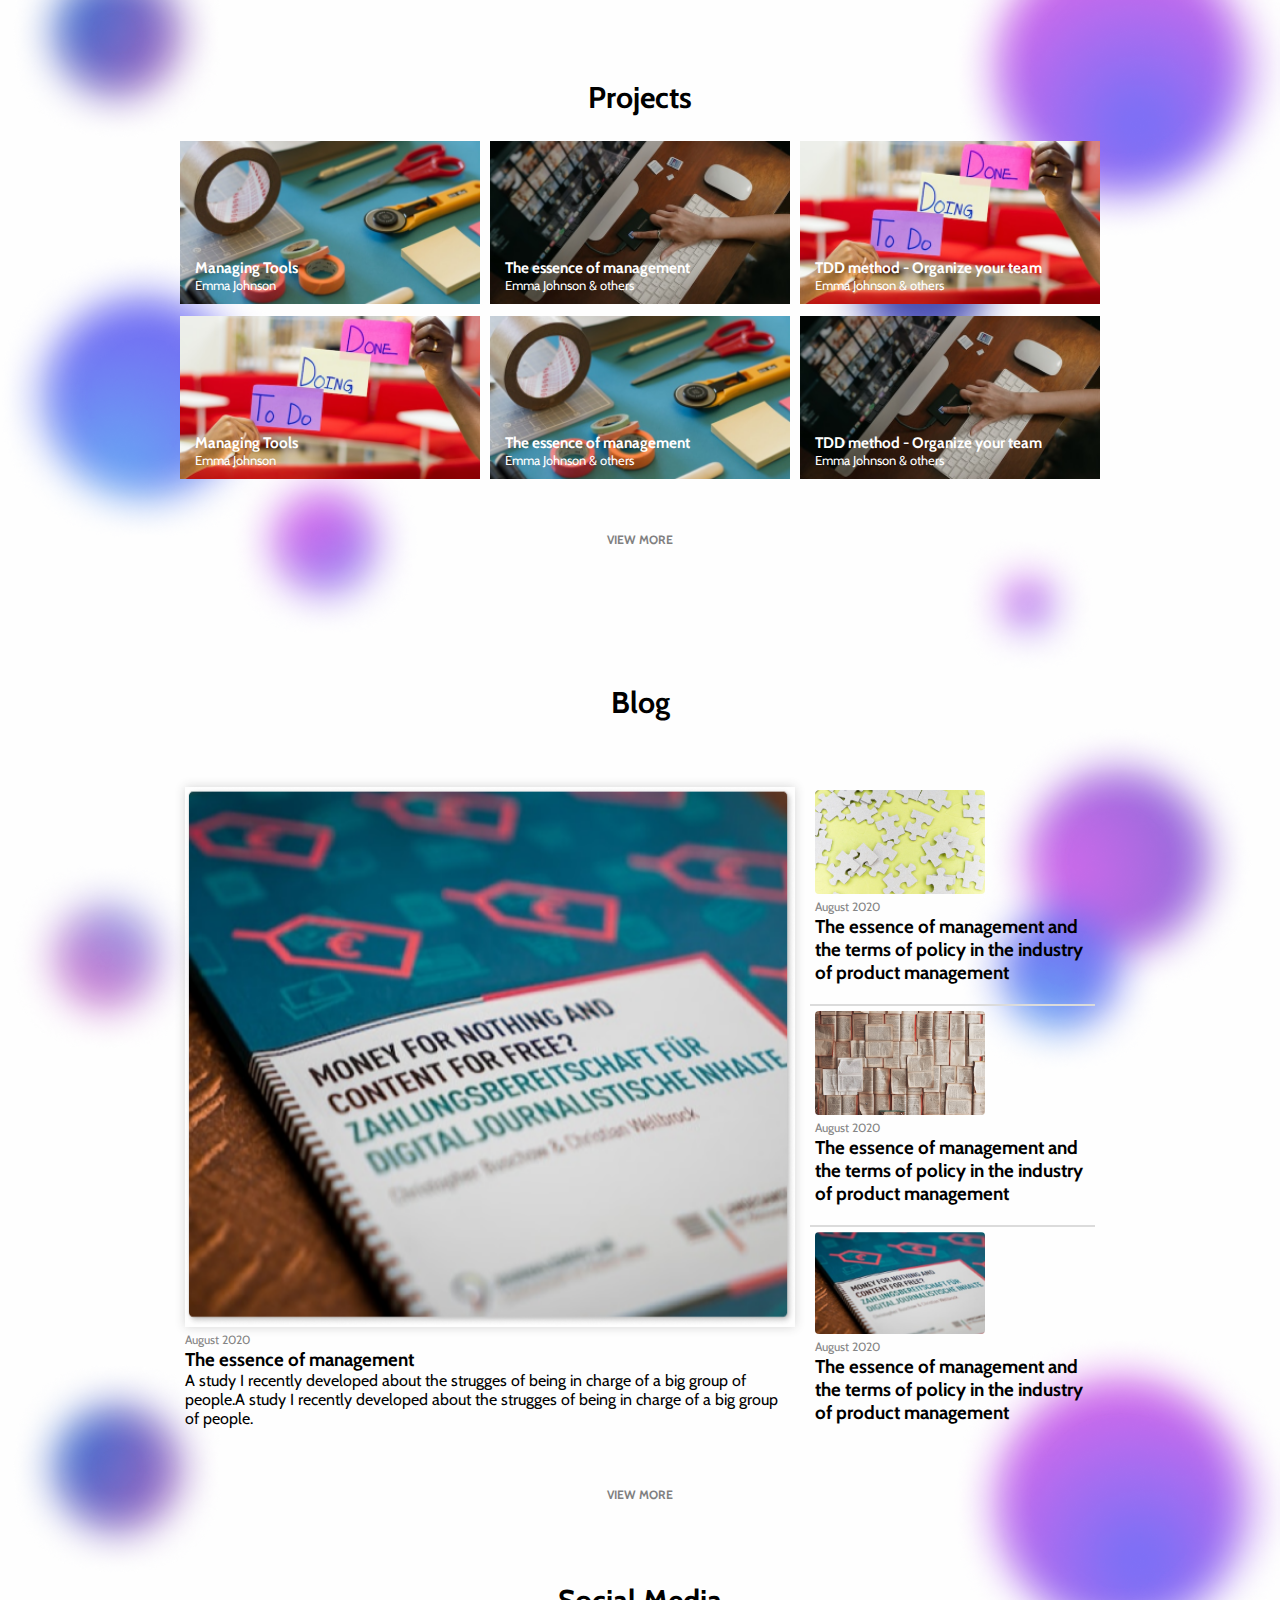
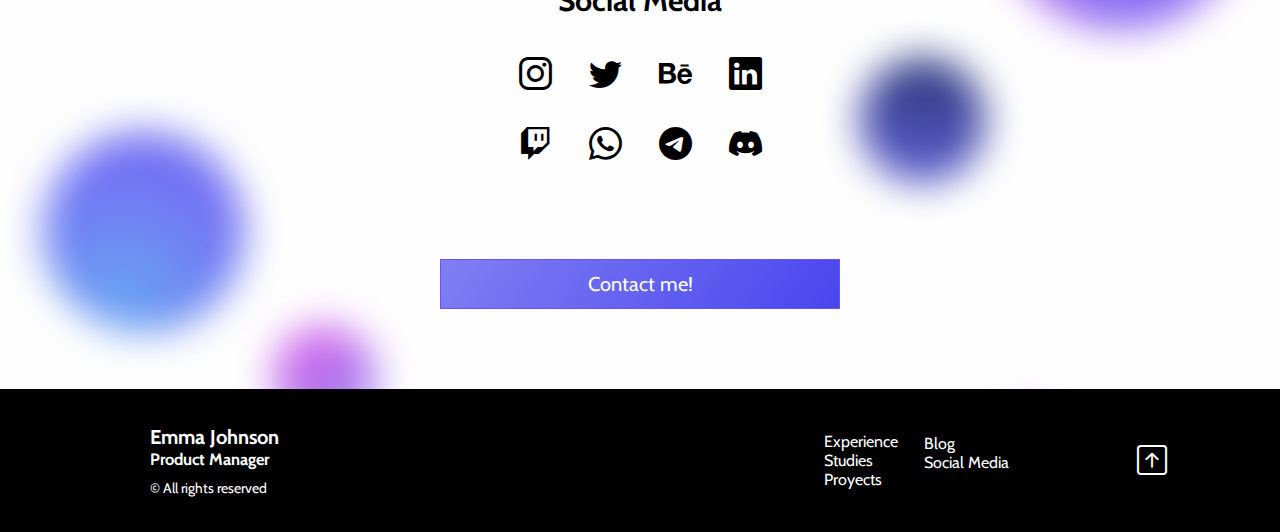
==== commit 263b0330: "modif" ====
--- a/index.html
+++ b/index.html
@@ -140,9 +140,11 @@
                 </article>
             </section>
 
-            <div class="container-view">
-                <a class="button-view" href="#">VIEW MORE</a>
-            </div>
+                <div class="container-view">
+                    <a class="button-view" href="#">VIEW MORE</a>
+                </div>
+
+            
 
             <section class="studies" id="studies">
 
--- a/css/style.css
+++ b/css/style.css
@@ -58,7 +58,7 @@
 .switch{
     background: #1b1d23;
     border-radius: 1000px;
-    border: none;
+    border: 1px solid #fff;
     position: relative;
     cursor: pointer;
     display: flex;
@@ -87,7 +87,6 @@
     right: unset;
     border-radius: 100px;
     transition: 500ms ease all;
-    box-shadow: 0px 0px 2px 2px rgba(0, 0, 0, .2);
 }
 
 .switch.active{
@@ -106,7 +105,6 @@
     box-sizing: border-box;
     margin: 0;
     padding: 0;
-    
 }
 
 html {
@@ -127,24 +125,24 @@
     color:var(--secondary-color) 
 }
 
+img{
+    margin: 0;
+    padding: 0;
+}
+
 @media screen and (min-width:992px){
     h2{
         font-size: 30px;
     }
 }
 
-
 h3{
     font-weight: var(--font-title);
     color:var(--font-color) 
 }
 
-main{
-    width: 100%;
+body{
     height: 100%;
-    display: grid;
-    grid-auto-rows: auto;
-    grid-template-columns: repeat(auto-fill, minmax(min(100%, 25rem, 1080px)));
 }
 
 /*---------------*4. -- Animations and Transitions -- -----------------*/
@@ -208,7 +206,8 @@
 .container-view{
     display: flex;
     justify-content: center;
-    margin: 5rem;
+    margin-bottom: 80px;
+    margin-top: 50px;
 }
 
 .button-view {
@@ -216,12 +215,14 @@
     color: var(--view-color);
     transition: 300ms ease;
     font-weight: 700;
+    font-size: 12px;
 }
 /*-----------------*7. -- Special h2, h3 and Span title -- ----------------*/
 .span-title, .h2-subtitle{
-    font-weight: 400;
     color: --subtitle;
-    font-size: medium;
+    font-size: 15px;
+    font-weight: 500;
+    line-height: 18px;
 }
 
 .span-title-job{
@@ -238,20 +239,25 @@
 
 @media screen and (min-width:1200px){
     .span-title{
-        font-size: 50px;
+        font-size: 40px;
     }
 }
 
 .h3-date{
     color: var(--date);
-    font-size:medium;
+    font-family: Cabin;
+    font-size: 12px;
+    font-weight: 400;
+    line-height: 17px;
+    text-align: left;
+
 }
 /*-----------------*8. -- Button Contact -- ------------------*/
 .container-button-contact{
     display: flex;
     justify-content: center;
-    margin-bottom: 60px;
-    margin-top: 50px;
+    margin-bottom: 80px;
+    margin-top: 80px;
 }
 
 .button-contact {
@@ -401,11 +407,12 @@
 
 input.src{
     padding: 5px 5px 5px 30px;
-    width: 186px;
+    width: 194.7px;
+    height: 31px;
     outline: none;
     font-size: 13px;
     border-radius: 15px;
-    border: 1px solid var(--black);
+    border: none;
     background: #FFFFFF url(../assets/img/search.svg) 
     no-repeat 3px center ;
     transition: 500ms ease;
@@ -421,8 +428,11 @@
 
 @media screen and (min-width:992px){
     header{
+        position: absolute;
+        top: 0;
+        width: 100%;
         height: 10rem;
-        background-color: rgb(255, 255, 255);
+        background-color: rgba(255, 255, 255, 0.459);
         justify-content: start;
         display: flex;
         flex-direction: row;
@@ -509,8 +519,6 @@
         justify-content: center;
         margin: auto;
     }
-
-
 }
 
 @media screen and (min-width:1200px){
@@ -547,7 +555,7 @@
 
 @media screen and (min-width:1400px){
     .nav__links{
-        gap: 60px;
+        gap: 55px;
     }
 
     .nav__links-contact{
@@ -568,6 +576,9 @@
 
 .profile {
     display: grid;
+    grid-auto-columns: 300px;
+    row-gap: 10px;
+    justify-content: center;
     place-items: center;
     margin-top: -8rem;
 }
@@ -587,16 +598,11 @@
 
 .profile p {
     text-align: center;
-    margin-top: 3px;
 }
 
 .profile p i {
     color: #9888F8;
     padding: 2.5px;
-}
-
-.profile__description{
-    padding: 12px;
 }
 
 @media screen and (min-width: 576px) {
@@ -628,7 +634,7 @@
         display: grid;
         justify-content: center;
         place-items:start;
-        grid-template-columns: 60% 40%;
+        grid-template-columns: 450px 250px;
         grid-template-rows: repeat(2,13rem);
         grid-template-areas: 
         "profile__title profile__img"
@@ -692,22 +698,23 @@
     }
 
     .profile{
+        grid-auto-columns: 1080px;
         justify-content: center;
-        grid-template-columns: 40% 30%;
-    }
+    }
+
+
 }
 
 /* -------------------*11. -- Jobs -- ---------------- */
 
 .job {
-    padding: 2rem;
     place-items: center;
-    margin-top: 50px;
     font-size: small;
+    justify-content: center;
     display: grid;
     gap: 10px;
-    grid-template-columns: 100%;
-    grid-template-rows: 8rem repeat(3, 90px);
+    grid-template-columns: 300px;
+    grid-auto-rows: 50px repeat(3, 90px) 50px;
     grid-template-areas:
     "job-title"
     "job__item--1"
@@ -740,11 +747,11 @@
 
 .job__content--1, .job__content--2, .job__content--3, .job__content--4{
     margin-top: 15px;
+    margin-left: 10px;
 }
 
 .job p{
     font-size: small;
-    
 }
 
 .job img{
@@ -816,7 +823,7 @@
 .profile-jobs2_min768px_{
     display: grid;
     justify-content: center;
-    grid-template-columns: 89px 200px;
+    grid-template-columns: 89px 211px;
     grid-template-rows: 80px 100px;
     grid-template-areas: 
     "profile-jobs2__img profile-jobs2__title"
@@ -835,18 +842,25 @@
 .profile-jobs2__title{
     grid-area: profile-jobs2__title;
     justify-content: start;
-    margin-left: 20px;
+    margin-left: 10px;
 }
 
 .profile-jobs2__title h1{
+    margin: 5px 0px;
     font-size: x-large;
-    margin-bottom: 5px;
+    font-weight: 700;
+    line-height: 24px;
+    text-align: left;
+
 }
 
 .profile-jobs2__description{
     grid-area: profile-jobs2__description;
-    max-width: 90%;
-    font-size: small;
+    font-size: 13px;
+    font-weight: 400;
+    line-height: 18px;
+    text-align: left;
+    margin-top: 30px;
 }
 
 .tecnologies-jobs2{
@@ -870,13 +884,19 @@
 .proyects-jobs2{
     margin-top: 4rem;
     place-items: center;
+    justify-content: center;
+    row-gap: 4px;
     display: grid;
-    grid-template-columns: 100%;
-    grid-template-rows: 8rem repeat(2, 18rem);
+    grid-template-columns: 300px;
+    grid-template-rows: 50px repeat(2, 170px);
     grid-template-areas:
         "proyects__title"
         "proyects__item-1"
         "proyects__item-2";
+}
+
+.proyects-jobs2 img{
+    width: 300px;
 }
 
 .proyects-jobs2__title{
@@ -1009,7 +1029,7 @@
     display: grid;
     justify-content: center;
     grid-template-columns: repeat(3,100px);
-    grid-template-rows: 8rem 200px;
+    grid-template-rows: 50px 180px;
     grid-template-areas:
         "studies__title studies__title studies__title"
         "studies-1 studies-2 studies-3";
@@ -1116,8 +1136,8 @@
 .profile-studies1_min768px_{
     display: grid;
     justify-content: center;
-    grid-template-columns: 89px 200px;
-    grid-template-rows: 80px 150px;
+    grid-template-columns: 89px 211px;
+    grid-template-rows: 80px 180px;
     grid-template-areas: 
     "profile-studies1__img profile-studies1__title"
     "profile-studies1__description profile-studies1__description";
@@ -1134,8 +1154,7 @@
 
 .profile-studies1__title{
     grid-area: profile-studies1__title;
-    justify-content: start;
-    margin-left: 20px;
+    margin-left: 10px;
 }
 
 .profile-studies1__title h1{
@@ -1145,8 +1164,15 @@
 
 .profile-studies1__description{
     grid-area: profile-studies1__description;
-    max-width: 90%;
-    font-size: small;
+    margin-top: 22px;
+    font-size: 13px;
+    font-weight: 400;
+    line-height: 16px;
+    text-align: left;
+}
+
+.profile-studies1__description p{
+    margin-top: 10px;
 }
 
 .tecnologies-studies1{
@@ -1166,6 +1192,13 @@
     justify-content: center;
 }
 
+.tecnologies__icons-studies1 p{
+    font-size: 12px;
+    font-weight: 400;
+    line-height: 17px;
+    text-align: center;
+}
+
 .tecnologies__icons1{
     display: flex;
     flex-direction: row;
@@ -1178,7 +1211,9 @@
 }
 
 .tecnologies__icon img{
-    margin: 30px;
+    height: 35px;
+    width: 26.78571319580078px;
+    margin: 10px 25px;
 }
 
 .tecnologies__icon{
@@ -1190,12 +1225,17 @@
 .proyects-studies1{
     margin-top: 4rem;
     place-items: center;
+    justify-content: center;
     display: grid;
-    grid-template-columns: 100%;
+    grid-template-columns: 300px;
     grid-template-rows: 8rem 18rem;
     grid-template-areas:
         "proyects__title"
         "proyects__item-1";
+}
+
+.proyects-studies1 img{
+    width: 300px;
 }
 
 .proyects-studies1__title{
@@ -1315,9 +1355,9 @@
     place-items: center;
     display: grid;
     justify-content: center;
-    grid-template-columns: 290px;
-    grid-template-rows: 8rem repeat(3,15rem);
-    gap: 15px;
+    grid-template-columns: 300px;
+    grid-template-rows: 50px repeat(3,170px);
+    row-gap: 4px;
     grid-template-areas:
         "proyects__title"
         "proyects__item-1"
@@ -1326,7 +1366,7 @@
 }
 
 .proyects img{
-    width: 100%;
+    width: 300px;
 }
 
 .proyects__title {
@@ -1401,8 +1441,9 @@
     .proyects {
         display: grid;
         justify-content: center;
-        grid-template-columns: repeat(3,290px);
-        grid-template-rows: 15rem repeat(2,15rem);
+        grid-template-columns: repeat(3,300px);
+        grid-template-rows: 70px repeat(2,165px);
+        gap: 10px;
         grid-template-areas:
         "proyects__title proyects__title proyects__title"
         "proyects__item-1 proyects__item-2 proyects__item-3"
@@ -1464,31 +1505,49 @@
 }
 
 .inicio-proyect3{
-    padding: 3rem;
+    margin-top: 10px;
+    display: grid;
+    grid-auto-columns: 300px;
+    justify-content: center;
 }
 
 .inicio-proyect3__description{
-    margin-top: 2rem;
+    margin-top: 20px;
+    margin-bottom: 20px;
+}
+
+.subtitle-proyect3{
+    margin-top: 10px;
+    font-size: 15px;
+    font-weight: 600;
+    line-height: 18px;
+    text-align: left;
 }
 
 .inicio-proyect3__description p{
     margin-bottom: 10px;
+    font-size: 13px;
+    font-weight: 400;
+    line-height: 16px;
+    text-align: left;
 }
 
 .galery-proyect3{
-    padding: 0px 20px;
+    display: grid;
+    margin: 0px;
+    grid-auto-columns: 300px;
+    justify-content: center;
 }
 
 .galery-proyect3 img{
     width: 100%;
-    margin: -3px;
 }
 
 .tecnologies{
     display: flex;
     flex-direction: column;
     text-align: center;
-    row-gap: 3rem;
+    row-gap: 30px;
     margin-top: 50px;
 }
 
@@ -1497,7 +1556,19 @@
     flex-direction: row;
     flex-wrap: wrap;
     justify-content: center;
-    margin-bottom: 20px;
+    margin-bottom: 10px;
+}
+
+.tecnologies__icons img{
+    height: 35px;
+    width: 39.30192184448242px;
+}
+
+.tecnologies__icons p{
+    font-size: 12px;
+    font-weight: 400;
+    line-height: 17px;
+    text-align: center;
 }
 
 @media screen and (min-width:576px){
@@ -1506,7 +1577,7 @@
     }
 
     .galery-proyect3{
-        padding: 0px 30px;
+
     }
 }
 
@@ -1519,8 +1590,8 @@
         padding: 20px 50px;
     }
 
-    .galery-proyect3 img{
-        padding: 0px 60px;
+    .galery-proyect3{
+
     }
 }
 
@@ -1533,7 +1604,10 @@
         display: grid;
         grid-auto-columns: 720px;
         justify-content: center;
-        
+    }
+
+    .subtitle-proyect3{
+        display: none;
     }
 
     .galery-proyect3{
@@ -1563,8 +1637,8 @@
     place-items: center;
     display: grid;
     justify-content: center;
-    grid-template-columns: 284px;
-    grid-template-rows: 8rem 30rem 15rem 15rem;
+    grid-template-columns: 300px;
+    grid-template-rows: 50px 280px 130px 130px;
     grid-template-areas:
         "blog__title"
         "blog__item-1"
@@ -1595,7 +1669,7 @@
     flex-direction: row;
     grid-area: blog__item-2;
     text-align: start;
-    padding: 10px;
+    padding-top: 10px;
     border-top: var(--blog-line-color) solid 1px;
 }
 
@@ -1603,7 +1677,7 @@
     display: flex;
     flex-direction: row;
     grid-area: blog__item-3;
-    padding: 10px;
+    padding-top: 10px;
     border-top: var(--blog-line-color) solid 1px;
 }
 
@@ -1766,10 +1840,21 @@
     background-size: cover;
 }
 
+.container-blog1{
+    display: grid;
+    justify-content: center;
+    grid-auto-columns: 300px;
+}
+
 .blog1-titles_min992px_{
-    margin-left: 20px;
     margin-top: 20px;
-    margin-right: 5px;
+}
+
+.blog1-titles_min992px_ h1{
+    font-size: 20px;
+    font-weight: 700;
+    line-height: 24px;
+    text-align: left;
 }
 
 .blog1-titles_hig992px_{
@@ -1777,17 +1862,28 @@
 }
 
 .blog1-section1{
-    padding: 2rem;
-    padding-bottom: 0rem;
+    margin-top: 18px;
 }
 
 .blog1-section1 h3{
-    margin-bottom: 2rem;
+    margin-bottom: 10px;
+    font-size: 15px;
+    font-weight: 500;
+    line-height: 18px;
+    text-align: left;
+}
+
+.blog1-section1 p{
+    font-size: 13px;
+    font-weight: 400;
+    line-height: 16px;
+    text-align: left;
 }
 
 .blog1-section1 img{
     width: 100%;
-    margin: 2rem 0rem;
+    margin-bottom: 18px;
+    margin-top: 18px;
 }
 
 blockquote{
@@ -1795,27 +1891,40 @@
     margin: 40px;
     border-left: var(--secondary-color) solid 2px;
     padding: 10px;
+    font-size: 15px;
+    font-style: italic;
+    font-weight: 400;
+    line-height: 18px;
+    text-align: left;
 }
 
 .keep-reading_min768px_{
     margin-top: 50px;
-    margin-bottom: -20px;
+    margin-bottom: -5px;
+}
+
+.keep-reading_min768px_ h3{
+    font-size: 17px;
+    font-weight: 600;
+    line-height: 21px;
+    text-align: left;
+    margin-bottom: 20px;
 }
 
 .keep-reading_min768px_ img{
-    width: 130px;
-    height: 100px;
+    margin-top: 11px;
+    width: 100%;
 }
 
 .container-keep-reading{
     display: flex;
     flex-direction: row;
-    border-top: var(--view-color) solid 1px;
+    border-top: #DBDBDB solid 1px;
     justify-content: center;
 }
 
 .container-blog1-small{
-    margin: 10px;
+    margin: 5px;
 }
 
 .keep-reading_hig768px_{
@@ -1828,8 +1937,8 @@
 
 .figure-container-blog1-small .figure-caption-blog1-small {
     position: absolute;
-    top: 60%;
-    left: 68%;
+    top: 80%;
+    left: 60%;
     color: var(--white);
     font-size:x-small;
 }
@@ -1840,18 +1949,20 @@
         height: 25vh;
     }
 
-    .blog1-titles_min992px_{
-        padding: 3rem;
-    }
-
-    .blog1-section1{
-        padding: 5rem;
-        padding-bottom: 0rem;
+    .container-blog1{
+        display: grid;
+        justify-content: center;
+        grid-auto-columns: 400px;
     }
 
     blockquote{
         margin: 40px 50px;
     }
+
+    .container-blog1-small{
+        margin: 15px;
+    }
+
 }
 
 @media screen and (min-width:768px){
@@ -1859,17 +1970,12 @@
         height: 30vh;
     }
 
-    .blog1-titles_min992px_{
-        padding: 0rem 8rem;
-    }
-
-    .blog1-section1{
-        padding: 10rem;
-        padding-bottom: 0rem;
+    .container-blog1{
+        grid-auto-columns: 600px;
     }
 
     blockquote{
-        margin: 40px 80px;
+        margin: 80px 80px;
     }
 
     .keep-reading_min768px_{
@@ -1882,8 +1988,13 @@
         flex-direction: column;
     }
 
-    .keep-reading_hig768px_ figure{
-        margin: 2rem;
+    .container-keep{
+        margin: 0px 20px;
+        margin-top: 20px;
+    }
+
+    .container-keep img{
+        width: 100%;
     }
     
     .figure-container-blog1-high {
@@ -1897,11 +2008,6 @@
         color: var(--white);
         font-size:x-small;
     }
-
-    .container-keep p{
-        margin-left: 20px;
-    }
-
 }
 
 @media screen and (min-width:992px){
@@ -1913,17 +2019,34 @@
         display: none;
     }
 
+    .container-blog1{
+        grid-auto-columns: 800px;
+        margin-top: 67px;
+    }
+
     .blog1-titles_hig992px_{
-        display: grid;
-        grid-auto-columns: 820px;
-        justify-content: center;
-        margin-top: 67px;
-    }
-
-    .blog1-section1{
-        display: grid;
-        grid-auto-columns: 820px;
-        justify-content: center;
+        display: block;
+        font-size: 30px;
+        font-weight: 700;
+        line-height: 57px;
+        text-align: left;
+    }
+
+    .blog1-section1 h3{
+        font-size: 20px;
+        font-weight: 600;
+        line-height: 36px;
+        text-align: left;
+    }
+
+    .blog1-section1 p{
+        font-size: 17px;
+        line-height: 21px;
+    }
+
+    blockquote{
+        font-size: 20px;
+        line-height: 36px;
     }
 
     .figure-container-blog1-high .figure-caption-blog1-high {
@@ -1934,21 +2057,48 @@
         font-size:small;
     }
 
+    .container-keep p{
+        margin-top: 10px;
+        font-size: 20px;
+        font-weight: 600;
+        line-height: 29px;
+        text-align: left;
+    }
 }
 
 @media screen and (min-width:1200px){
+    .container-blog1{
+        grid-auto-columns: 800px;
+        margin-top: 37px;
+    }
+}
+
+@media screen and (min-width:1400px){
+    .container-blog1{
+        grid-auto-columns: 1080px;
+    }
+
     .blog1-titles_hig992px_{
-        display: grid;
-        grid-auto-columns: 1080px;
-        justify-content: center;
-        margin-top: 67px;
-        font-size: 30px;
-    }
-
-    .blog1-section1{
-        display: grid;
-        grid-auto-columns: 1080px;
-        justify-content: center;
+        font-size: 50px;
+        line-height: 57px;
+        text-align: left;
+    }
+
+    .blog1-section1 h3{
+        font-size: 20px;
+        font-weight: 600;
+        line-height: 36px;
+        text-align: left;
+    }
+
+    .blog1-section1 p{
+        font-size: 17px;
+        line-height: 21px;
+    }
+
+    blockquote{
+        font-size: 20px;
+        line-height: 36px;
     }
 }
 
@@ -1957,14 +2107,16 @@
 /* ----------------*19. -- Social Media -- ----------------- */
 
 .social {
-    text-align: center;
-    margin-top: 8rem;
+    display: grid;
+    grid-auto-columns: 300px;
+    place-items: center;
+    justify-content: center;
+    margin-top: 20px;
 }
 
 .social__icons {
     display: flex;
-    margin-top: 50px;
-
+    margin-top: 20px;
     flex-wrap: wrap;
     justify-content: center;
 }
@@ -1996,9 +2148,8 @@
 .contact{
     display: grid;
     margin-bottom: 5rem;
-    
-    justify-content: center;
-    grid-template-columns: 130px 200px;
+    justify-content: center;
+    grid-template-columns: 90px 210px;
     grid-template-rows: 100%;
     grid-template-areas: 
     "contact__img contact__title"
@@ -2014,13 +2165,26 @@
 }
 
 .contact__img img{
-    width: 130px;
+    width: 89px;
 }
 
 .contact__title{
     grid-area: contact__title;
     justify-content: start;
-    margin-top: 1rem;
+    margin: 5px 10px;
+}
+
+.contact__title h1{
+    font-size: 20px;
+    font-weight: 700;
+    line-height: 24px;
+}
+
+.contact__title h2{
+    font-size: 15px;
+    font-weight: 600;
+    line-height: 18px;
+    color: #444444;
 }
 
 .contact__container{
@@ -2036,29 +2200,30 @@
 }
 
 .contact__input1{
-    width: 90%;
+    width: 300px;
     font-size:small ;
     padding: 10px;
     border-color: inherit;
     box-shadow: none;
-    border: var(--black) solid 1px;
+    border: var(--black) solid 2px;
     outline: 0;
+
 }
 
 .contact__input2{
-    width: 90%;
+    width: 300px;
     font-size:small ;
     padding: 10px;
     border-color: inherit;
     box-shadow: none;
-    border: var(--black) solid 1px;
+    border: var(--black) solid 2px;
     outline: 0;
 }
 
 .contact__input--textarea{
-    width: 90%;
+    width: 300px;
     height: 10rem;
-    border: var(--black) solid 1px;
+    border: var(--black) solid 2px;
     font-size:small ;
     padding: 10px;
     border-color: inherit;
@@ -2073,7 +2238,7 @@
 }
 
 .button__contact1{
-    width: 90%;
+    width: 300px;
     height: 5rem;
     background-color: var(--black);
     color: var(--white);
@@ -2086,7 +2251,7 @@
 .button__contact1:hover{
     color: var(--black);
     background-color: var(--white);
-    border: var(--black) solid 1px;
+    border: var(--black) solid 2px;
 }
 
 
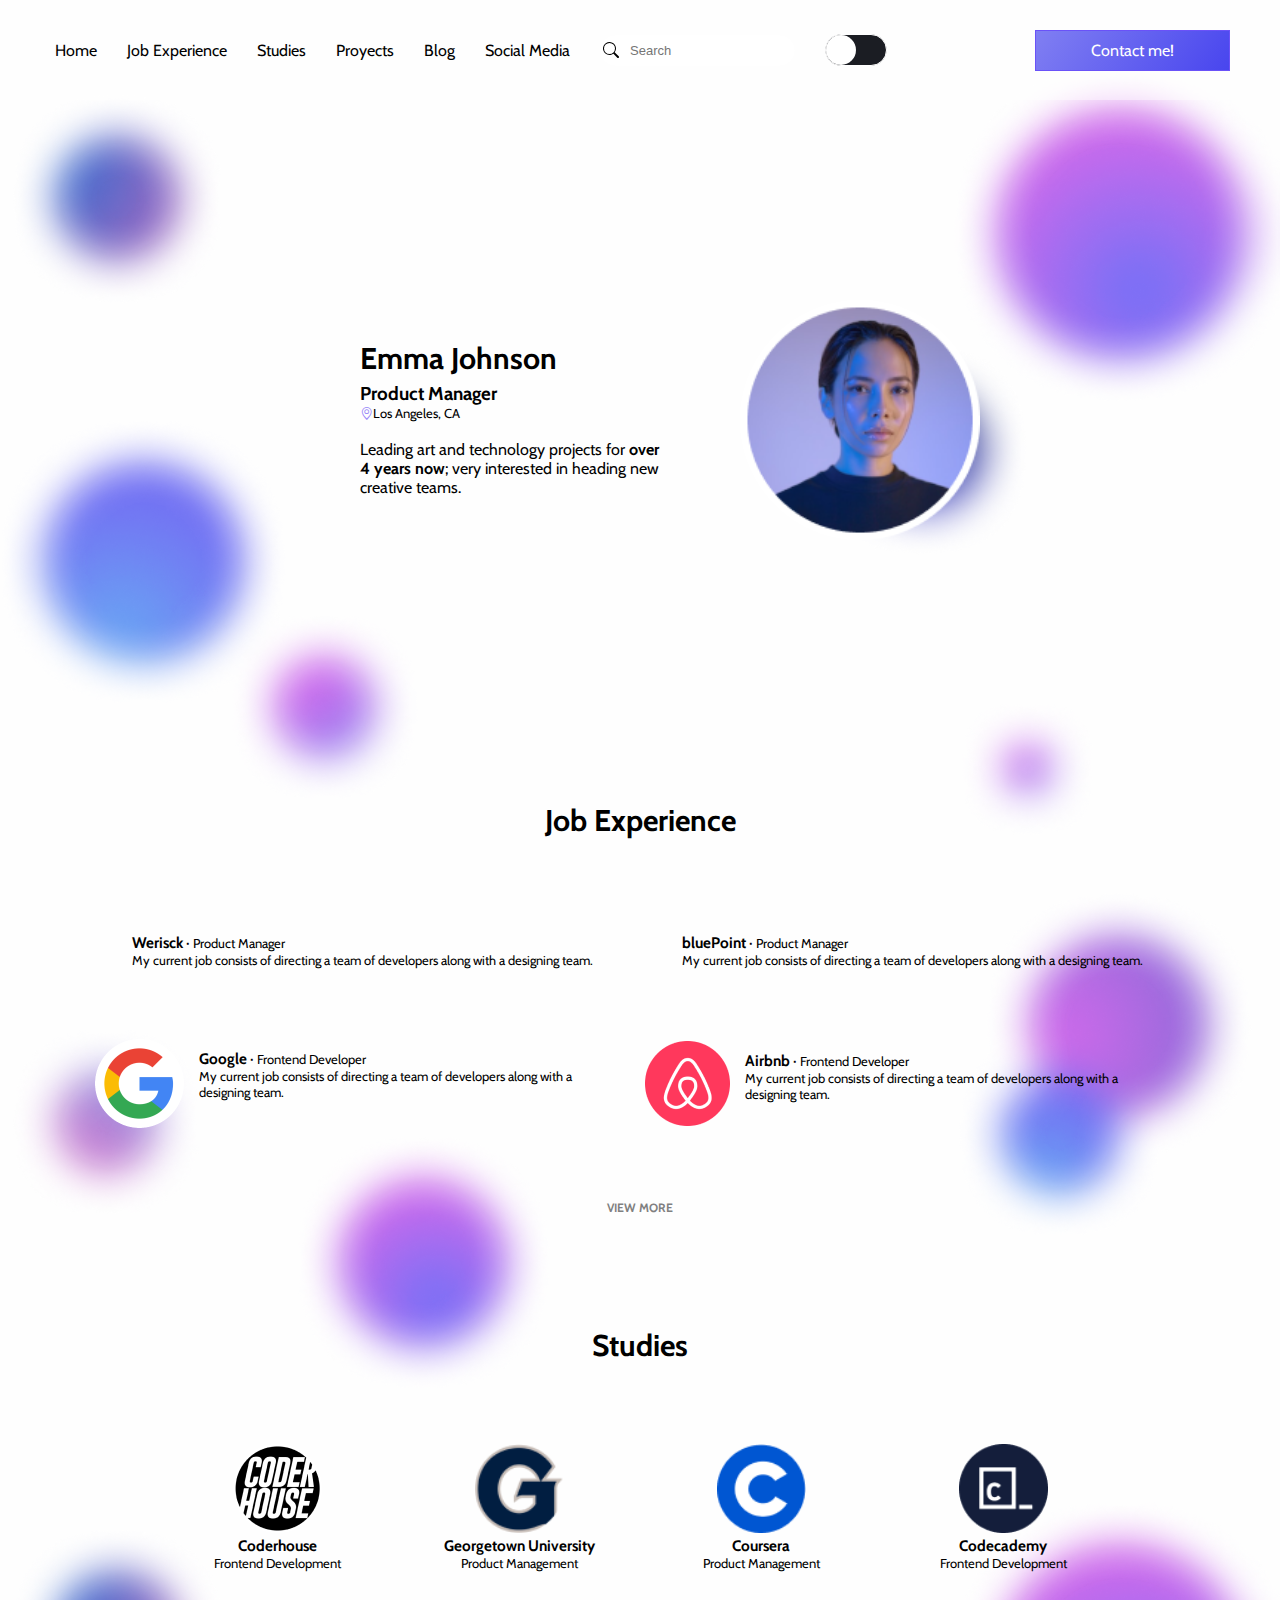
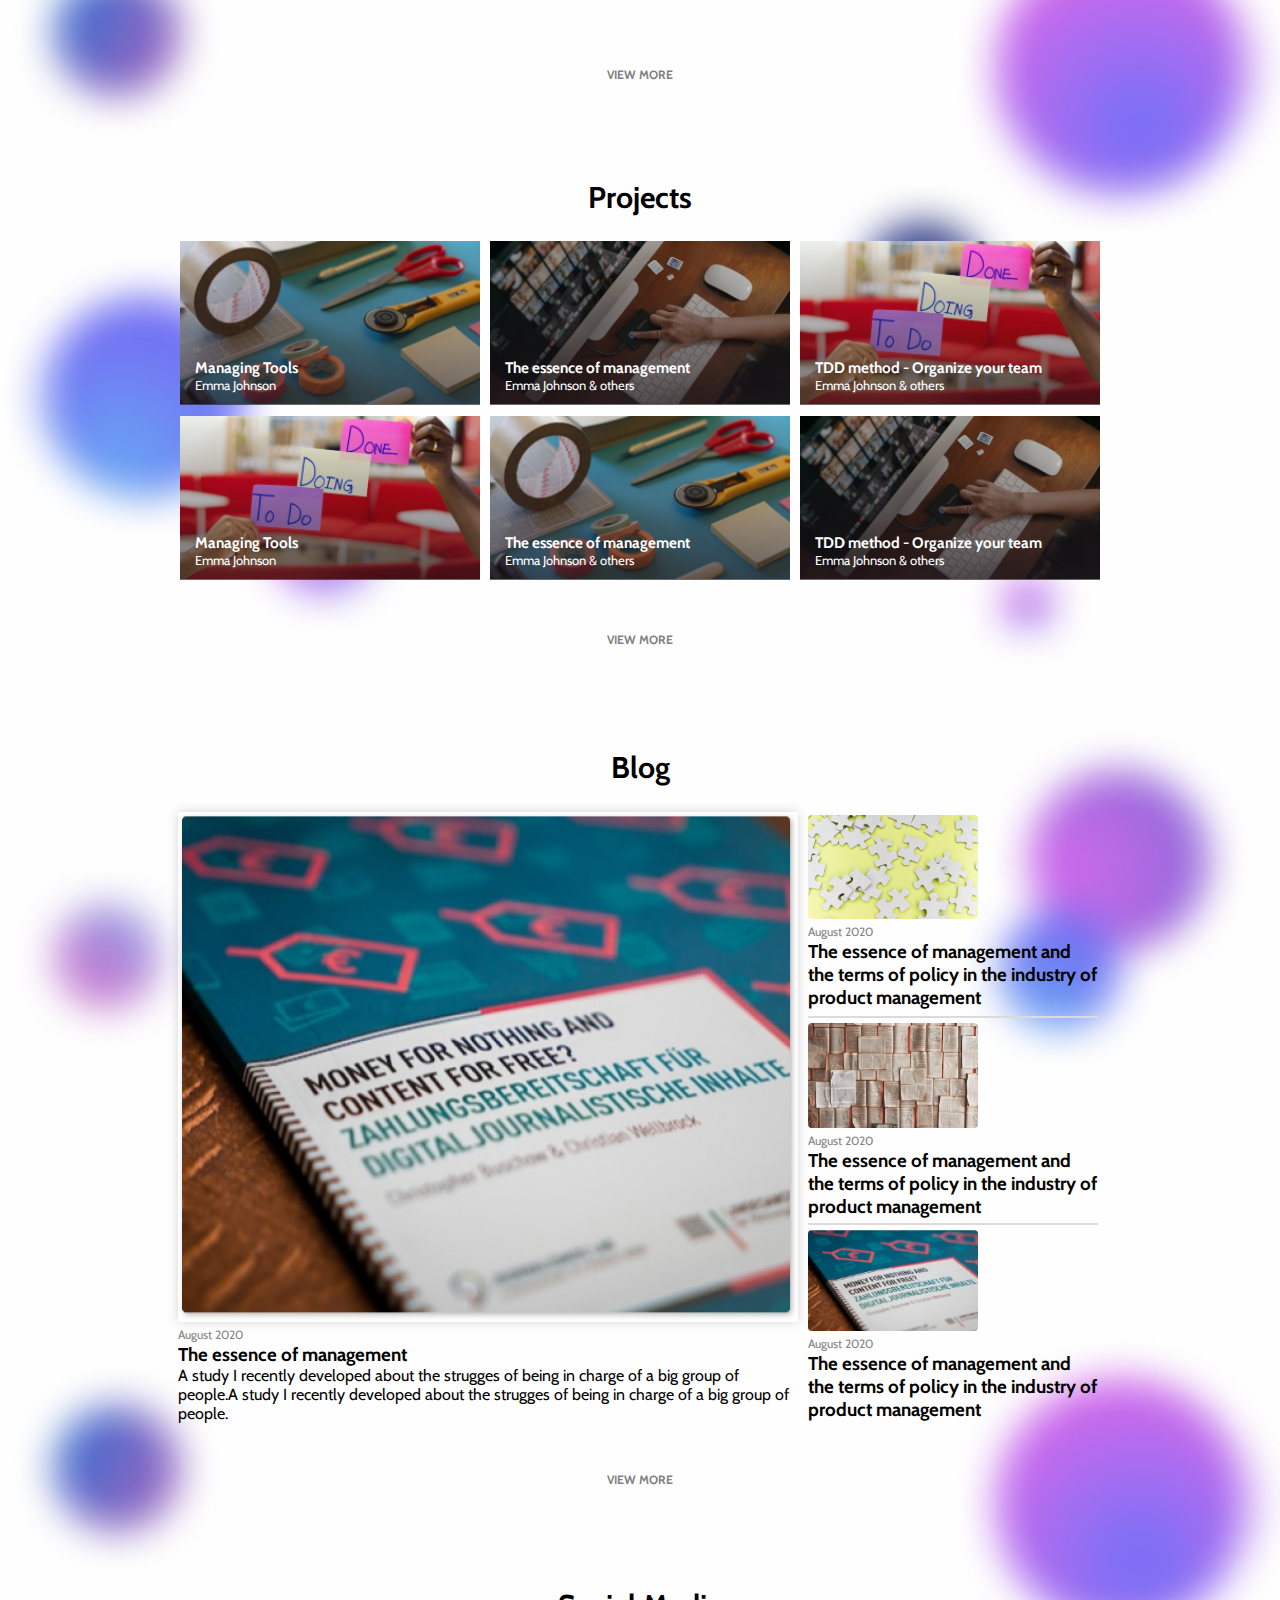
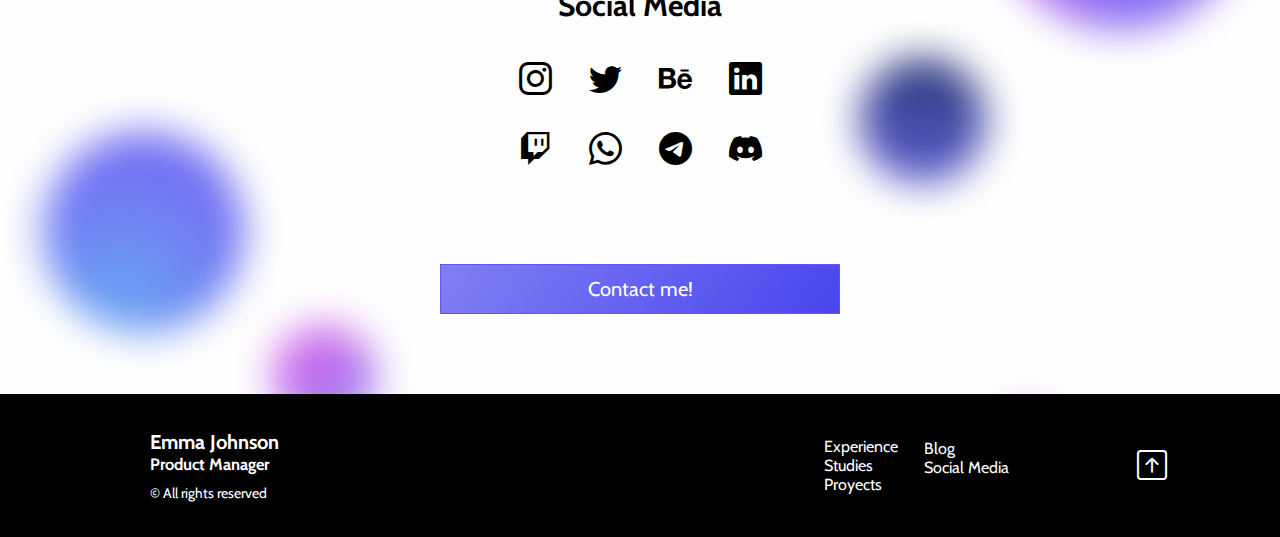
==== commit da4fc26d: "modif" ====
--- a/index.html
+++ b/index.html
@@ -82,7 +82,7 @@
     <main>
 
         <div class="banner">
-
+            <img src="./assets/img/banner-998px.png" alt="">
         </div>
 
             <section class="profile" id="profile">
@@ -258,12 +258,9 @@
 
                 <div class="blog__item-1">
                     <a href="./pages/blog1.html">
-                        <figure class="figure figure-container-blog">
+                        
                         <img src="./assets/img/blog-init.png" alt="">
-                        <figcaption class="figure-caption-blog">
-                            <p>Aug.2021</p>
-                        </figcaption>
-                        </figure>
+                        
                     </a>
                     
                     <h3>The essence of management</h3>
--- a/css/style.css
+++ b/css/style.css
@@ -12,9 +12,9 @@
 *9. -- Header --
 *10. -- Profile --
 *11. -- Jobs --
-*12. -- Jobs 2 and Studies 1 -- (they share similar characteristics) --
+*12. -- Jobs 2 -- 
 *13. -- Studies --
-*14. -- Studies 1 -- (here are other features not shared with jobs 2) --
+*14. -- Studies 1 -- 
 *15. -- Proyects -- 
 *16. -- Proyects 3 --
 *17. -- Blog --
@@ -287,7 +287,7 @@
 }
 
 .container{
-    width: 95%;
+    width: 96%;
 }
 
 .nav{
@@ -324,7 +324,10 @@
 
 .nav__icon{
     transition: transform 300ms ease-in-out;
-    width: 25px;
+}
+
+.bi-x-lg{
+    font-size: 25px;
 }
 
 .nav__icon:hover {
@@ -383,7 +386,7 @@
 
 .bi-arrow-left{
     color: var(--white);
-    font-size: x-large;
+    font-size: 25px;
     align-items: center;
 }
 
@@ -566,12 +569,11 @@
 
 /* --------------------*10. -- Profile -- -------------------- */
 
-.banner {
+.banner img{
     height: 20vh;
-    background-image: url(../assets/img/banner-998px.png);
-    background-repeat: no-repeat;
-    background-size: cover;
+    width: 100%;
     z-index: -1;
+    object-fit: cover;
 }
 
 .profile {
@@ -606,22 +608,14 @@
 }
 
 @media screen and (min-width: 576px) {
-    .banner {
+    .banner img {
         height: 25vh;
     }
-
-    .profile__description{
-        padding: 1.5rem;
-    }
 }
 
 @media screen and (min-width: 768px){
-    .banner {
+    .banner img {
         height: 30vh;
-    }
-
-    .profile__description{
-        padding: 4rem;
     }
 }
 
@@ -630,7 +624,8 @@
         display: none;
     }
     .profile{
-        margin: 20rem;
+        margin-top: 300px;
+        margin-bottom: 200px;
         display: grid;
         justify-content: center;
         place-items:start;
@@ -759,15 +754,9 @@
     margin-right: 5px;
 }
 
-@media screen and (min-width: 576px){
-    .job__content--1, .job__content--2, .job__content--3, .job__content--4{
-        padding: 1.5rem;
-    }
-}
-
 @media screen and (min-width: 992px){
     .job{
-        padding: 0rem;
+        margin-top: 80px;
         display: grid;
         justify-content: center;
         grid-template-columns: repeat(2,400px);
@@ -802,18 +791,21 @@
 
 @media screen and (min-width: 1200px){
     .job{
-        grid-template-columns: repeat(2,30%);
+        grid-template-columns: repeat(2,540px);
+    }
+
+    .job__content--1, .job__content--2, .job__content--3, .job__content--4{
+        margin-top: 10px;
+        margin-right: 20px;
     }
 }
 
 /* ----------------*12. -- Jobs 2 -- ---------------------- */
 
-.banner-jobs2 {
-    background-image: url(../assets/img/banner-jobs2.png);
-    background-repeat: no-repeat;
-    background-size: cover;
-    background-position: center;
+.banner-jobs2 img{
     height: 20vh;
+    width: 100%;
+    object-fit: cover;
 }
 
 .profile-jobs2_hig768px_{
@@ -851,7 +843,6 @@
     font-weight: 700;
     line-height: 24px;
     text-align: left;
-
 }
 
 .profile-jobs2__description{
@@ -868,7 +859,7 @@
     flex-direction: column;
     text-align: center;
     row-gap: 3rem;
-    margin-top: 50px;
+    margin-top: 80px;
 }
 
 .icons-jobs2 img{
@@ -882,7 +873,7 @@
 }
 
 .proyects-jobs2{
-    margin-top: 4rem;
+    margin-top: 90px;
     place-items: center;
     justify-content: center;
     row-gap: 4px;
@@ -912,32 +903,9 @@
 }
 
 
-@media screen and (min-width:576px) {
-    .banner-jobs2 {
-        height: 25vh;
-    }
-
-    .profile-jobs2_min768px_{
-        justify-content: center;
-        grid-template-columns: 180px 300px;
-    }
-
-    .profile-jobs2__img img{
-        width: 150px;
-    }
-
-    .profile-jobs2__img{
-        margin-top: -5rem;
-    }
-
-    .profile-jobs2__description{
-        padding: 2rem;
-        font-size: medium;
-    }
-}
 
 @media screen and (min-width:768px){
-    .banner-jobs2{
+    .banner-jobs2 img{
         height: 30vh;
     }
 
@@ -950,15 +918,14 @@
         justify-content: center;
         place-items: center;
         grid-template-columns: 200px 500px;
-        grid-template-rows: 200px 80px;
+        grid-template-rows: 150px;
         grid-template-areas: 
         "profile-jobs2__img profile-jobs2__description "
-        ". profile-jobs2__description";
     }
 
     .profile-jobs2__img{
         grid-area: profile-jobs2__img;
-        margin-top: -120px;
+        margin-top: -40px;
     }
 
     .profile-jobs2__img img{
@@ -967,24 +934,23 @@
     
     .profile-jobs2__description{
         grid-area: profile-jobs2__description;
-        margin-top: 10px;
         text-align: start;
         padding: 0;
     }
 
     .profile-jobs2__description h1{
-        font-size: xx-large;
+        font-size: 30px;
+        margin-bottom: 10px;
     }
 
     .profile-jobs2__description p{
-        margin-top: 30px;
-        margin-bottom: 100px;
+        margin-top: 20px;
     }
 }
 
 @media screen and (min-width:992px){
-    .banner-jobs2{
-        height: 40vh;
+    .banner-jobs2 img{
+        height: 35vh;
     }
 
     .profile-jobs2_hig768px_{
@@ -992,7 +958,8 @@
     }
 
     .profile-jobs2__img img{
-        width: 240px;
+        margin-top: -10px;
+        width: 225px;
     }
 
     .profile-jobs2__description p{
@@ -1002,7 +969,8 @@
     .proyects-jobs2{
         justify-content: center;
         grid-template-columns: repeat(2,300px);
-        grid-template-rows: 8rem 160px;
+        column-gap: 10px;
+        grid-template-rows: 80px 162px;
         grid-template-areas:
             "proyects__title proyects__title"
             "proyects__item-1 proyects__item-2"
@@ -1012,11 +980,23 @@
 
 @media screen and (min-width: 1200px){
     .profile-jobs2__description h1{
-        font-size: 50px;
+        font-size: 40px;
     }
 
     .profile-jobs2_hig768px_{
-        grid-template-columns: 300px 940px;
+        grid-template-columns: 300px 780px;
+    }
+}
+
+@media screen and (min-width:1400px){
+    .proyects-jobs2{
+        grid-template-columns: repeat(2,400px);
+        column-gap: 10px;
+        grid-template-rows: 80px 216px;
+    }
+
+    .proyects-jobs2 img{
+        width: 400px;
     }
 }
 
@@ -1120,13 +1100,10 @@
 
 /* ----------------------*14. -- Studies 1 -- ----------------------- */
 
-.banner-studies1{
-    background-image: url(../assets/img/banner-studies1.png);
-    background-repeat: no-repeat;
-    background-size: cover;
-    background-position: center;
-    object-fit: contain;
+.banner-studies1 img{
     height: 20vh;
+    width: 100%;
+    object-fit: cover;
 }
 
 .profile-studies1_hig768px_{
@@ -1176,7 +1153,7 @@
 }
 
 .tecnologies-studies1{
-    margin-top: 50px;
+    margin-top: 90px;
     display: flex;
     flex-direction: column;
     justify-content: center;
@@ -1207,7 +1184,6 @@
 .tecnologies__icons2{
     display: flex;
     flex-direction: row;
-    
 }
 
 .tecnologies__icon img{
@@ -1223,12 +1199,12 @@
 }
 
 .proyects-studies1{
-    margin-top: 4rem;
+    margin-top: 80px;
     place-items: center;
     justify-content: center;
     display: grid;
     grid-template-columns: 300px;
-    grid-template-rows: 8rem 18rem;
+    grid-template-rows: 80px 162px;
     grid-template-areas:
         "proyects__title"
         "proyects__item-1";
@@ -1246,33 +1222,8 @@
     grid-area: proyects__item-1;
 }
 
-
-@media screen and (min-width:576px){
-    .banner-studies1{
-        height: 25vh;
-    }
-
-    .profile-studies1_min768px_{
-        justify-content: center;
-        grid-template-columns: 180px 300px;
-    }
-
-    .profile-studies1__img img{
-        width: 150px;
-    }
-
-    .profile-studies1__img {
-        margin-top: -5rem;
-    }
-
-    .profile-studies1__description{
-        padding: 2rem;
-        font-size: medium;
-    }
-}
-
 @media screen and (min-width:768px){
-    .banner-studies1{
+    .banner-studies1 img{
         height: 30vh;
     }
 
@@ -1285,27 +1236,25 @@
     }
 
     .profile-studies1_hig768px_{
-        margin-top: 30px;
         display: grid;
         justify-content: center;
         place-items: center;
+        column-gap: 15px;
         grid-template-columns: 200px 500px;
-        grid-template-rows: 200px 80px;
+        grid-template-rows: 160px;
         grid-template-areas: 
         "profile-studies1__img profile-studies1__description "
-        ". profile-studies1__description";
     }
 
     .profile-studies1__img{
         grid-area: profile-studies1__img;
-        margin-top: -150px;
+        margin-top: -40px;
     }
     
     .profile-studies1__description{
         grid-area: profile-studies1__description;
-        margin-top: 10px;
         text-align: start;
-        padding: 0;
+        
     }
 
     .profile-studies1__description h1{
@@ -1313,17 +1262,13 @@
     }
 
     .profile-studies1__description p{
-        margin-top: 30px;
-        margin-bottom: 100px;
+        margin-top: 20px;
     }
 }
 
 @media screen and (min-width:992px){
-    .banner-studies1{
-        height: 40vh;
-        background-image: url(../assets/img/banner-studies998px.png);
-        background-position: center;
-        background-size: cover;
+    .banner-studies1 img{
+        height: 35vh;
     }
 
     .profile-studies1_hig768px_{
@@ -1331,7 +1276,7 @@
     }
 
     .profile-studies1__img img{
-        width: 240px;
+        width: 225px;
     }
 
     .profile-studies1__description p{
@@ -1341,11 +1286,23 @@
 
 @media screen and (min-width: 1200px){
     .profile-studies1__description h1{
-        font-size: 50px;
+        font-size: 40px;
     }
 
     .profile-studies1_hig768px_{
-        grid-template-columns: 300px 940px;
+        grid-template-columns: 300px 780px;
+    }
+}
+
+@media screen and (min-width:1400px){
+    .proyects-studies1{
+        grid-template-columns: 400px;
+        column-gap: 10px;
+        grid-template-rows: 80px 216px;
+    }
+
+    .proyects-studies1 img{
+        width: 400px;
     }
 }
 
@@ -1399,17 +1356,13 @@
     content:'';
     position:absolute;
     left:0; top:0;
-    /*width:100%; height:100%;*/
+    width: 100%;
+    height: 98%;
     display:inline-block;
-    background: -moz-linear-gradient(to top, rgba(20, 20, 20, 0.692) 0%, rgba(10, 10, 10, 0) 100%);
-    
-  background: -webkit-linear-gradient(to top, rgba(20, 20, 20, 0.692) 0%, rgba(10, 10, 10, 0) 100%); /* Chrome10+,Safari5.1+ */
-  background: -o-linear-gradient(to top, rgba(20, 20, 20, 0.692) 0%, rgba(10, 10, 10, 0) 100%); /* Opera 11.10+ */
-  background: -ms-linear-gradient(to top, rgba(20, 20, 20, 0.692) 0%, rgba(10, 10, 10, 0) 100%); /* IE10+ */
-  background: linear-gradient(to top, rgba(20, 20, 20, 0.692) 0%, rgba(10, 10, 10, 0) 100%); /* W3C */
-}
-
-.figure-caption, .figure-caption-blog, .figure-caption-blog-small{
+    background: linear-gradient(0deg, rgba(33, 24, 33, 0.65) 0%, rgba(33, 24, 33, 0) 100%);
+}
+
+.figure-caption, .figure-caption-blog, .figure-caption-blog-small,.figure-caption-blog1-high, .figure-caption-blog1-small{
     z-index: 2;
 }
 
@@ -1482,12 +1435,13 @@
 
 @media screen and (min-width:1400px){
     .proyects{
-        grid-template-columns: repeat(3,380px);
-        grid-template-rows: 15rem repeat(2,205px);
+        grid-template-columns: repeat(3,400px);
+        grid-template-rows: 80px repeat(2,218px);
+        gap: 20px;
     }
 
     .proyects img{
-        width: 380px;
+        width: 400px;
     }
 }
 
@@ -1495,13 +1449,10 @@
 
 /* -----------------------*16. -- Proyects 3 -- -------------------- */
 
-.banner-proyect3{
-    background-image: url(../assets/img/banner-proyect3.png);
-    background-repeat: no-repeat;
-    background-size: cover;
-    background-position: center;
-    object-fit: contain;
+.banner-proyect3 img{
+    object-fit: cover;
     height: 20vh;
+    width: 100%;
 }
 
 .inicio-proyect3{
@@ -1541,6 +1492,7 @@
 
 .galery-proyect3 img{
     width: 100%;
+    margin-bottom: -4px;
 }
 
 .tecnologies{
@@ -1548,7 +1500,7 @@
     flex-direction: column;
     text-align: center;
     row-gap: 30px;
-    margin-top: 50px;
+    margin-top: 80px;
 }
 
 .tecnologies__icons{
@@ -1572,32 +1524,24 @@
 }
 
 @media screen and (min-width:576px){
-    .banner-proyect3{
+    .banner-proyect3 img{
         height: 25vh;
     }
-
-    .galery-proyect3{
-
-    }
 }
 
 @media screen and (min-width:768px){
-    .banner-proyect3{
+    .banner-proyect3 img{
         height: 30vh;
     }
 
     .inicio-proyect3{
         padding: 20px 50px;
     }
-
-    .galery-proyect3{
-
-    }
 }
 
 @media screen and (min-width:992px){
-    .banner-proyect3{
-        height: 40vh;
+    .banner-proyect3 img{
+        height: 35vh;
     }
 
     .inicio-proyect3{
@@ -1606,13 +1550,20 @@
         justify-content: center;
     }
 
+    .inicio-proyect3 h1{
+        font-size: 35px;
+        font-weight: 700;
+        line-height: 57px;
+        text-align: left;
+    }
+
     .subtitle-proyect3{
         display: none;
     }
 
     .galery-proyect3{
         display: grid;
-        grid-auto-columns: 820px;
+        grid-auto-columns: 720px;
         justify-content: center;
     }
 }
@@ -1622,7 +1573,10 @@
         display: grid;
         grid-auto-columns: 1080px;
         justify-content: center;
-        
+    }
+
+    .inicio-proyect3 h1{
+        font-size: 40px;
     }
 
     .galery-proyect3{
@@ -1710,8 +1664,9 @@
         display: grid;
         place-items: center;
         justify-content: center;
+        gap: 5px;
         grid-template-columns: 610px 300px;
-        grid-template-rows: 15rem repeat(3,220px);
+        grid-template-rows: 80px repeat(3,200px);
         grid-template-areas:
         "blog__title blog__title"
         "blog__item-1 blog__item-2"
@@ -1721,7 +1676,6 @@
 
     .blog__title_992px_ {
         grid-area: blog__title;
-        text-align: center;
     }
     
     .blog__item-1_992px_ {
@@ -1729,16 +1683,14 @@
     }
 
     .blog__item-1_992px_ img {
-        width: 610px;
-        height: 540px;
+        width: 620px;
+        height: 510px;
         box-shadow: 0px 0px 10px 0px rgba(50, 50, 50, 0.2);
     }
     
     .blog__item-2_992px_ {
         grid-area: blog__item-2;
-        margin-left: 15px;
-        
-        padding: 5px;
+        margin-left: 10px;
     }
 
     .blog__item-2_992px_ img {
@@ -1749,8 +1701,8 @@
     .blog__item-3_992px_ {
         grid-area: blog__item-3;
         border-top: 2px solid #DBDBDB;
-        margin-left: 15px;
-        padding: 5px;
+        padding-top: 5px;
+        margin-left: 10px;
     }
 
     .blog__item-3_992px_ img {
@@ -1761,8 +1713,8 @@
     .blog__item-4_992px_ {
         grid-area: blog__item-4;
         border-top: 2px solid #DBDBDB;
-        margin-left: 15px;
-        padding: 5px;
+        padding-top: 5px;
+        margin-left: 10px;
     }
 
     .blog__item-4_992px_ img{
@@ -1774,13 +1726,14 @@
 @media screen and (min-width:1400px){
 
     .blog_992px_{
-        grid-template-columns: 610px 570px;
-        grid-template-rows: 10rem repeat(3,200px);
+        grid-template-columns: 620px 570px;
+        grid-template-rows: 80px repeat(3,175px);
+        gap: 5px;
     }
 
     .blog__item-1_992px_ img {
         width: 610px;
-        height: 480px;
+        height: 450px;
     }
 
     .blog__item-2_992px_ {
@@ -1795,7 +1748,7 @@
     }
 
     .blog__item-2_992px_ h3{
-        margin-left: 20px;
+        margin-left: 5px;
         margin-top: 5px;
     }
 
@@ -1810,7 +1763,7 @@
     }
 
     .blog__item-3_992px_ h3{
-        margin-left: 20px;
+        margin-left: 5px;
         margin-top: 5px;
     }
 
@@ -1825,7 +1778,7 @@
     }
 
     .blog__item-4_992px_ h3{
-        margin-left: 20px;
+        margin-left: 5px;
         margin-top: 5px;
     }
 
@@ -1833,11 +1786,10 @@
 
 /* -----------------*18. -- Blog 1 -- --------------------- */
 
-.banner-blog1{
+.banner-blog1 img{
     height: 20vh;
-    background-image: url(../assets/img/banner-blog.png);
-    background-repeat: no-repeat;
-    background-size: cover;
+    object-fit: cover;
+    width: 100%;
 }
 
 .container-blog1{
@@ -1855,6 +1807,12 @@
     font-weight: 700;
     line-height: 24px;
     text-align: left;
+}
+
+.h2-subtitle__blog1{
+    font-size: 15px;
+    font-weight: 600;
+    line-height: 18px;
 }
 
 .blog1-titles_hig992px_{
@@ -1898,12 +1856,12 @@
     text-align: left;
 }
 
-.keep-reading_min768px_{
+.keep-reading_min992px_{
     margin-top: 50px;
     margin-bottom: -5px;
 }
 
-.keep-reading_min768px_ h3{
+.keep-reading_min992px_ h3{
     font-size: 17px;
     font-weight: 600;
     line-height: 21px;
@@ -1911,7 +1869,7 @@
     margin-bottom: 20px;
 }
 
-.keep-reading_min768px_ img{
+.keep-reading_min992px_ img{
     margin-top: 11px;
     width: 100%;
 }
@@ -1927,7 +1885,7 @@
     margin: 5px;
 }
 
-.keep-reading_hig768px_{
+.keep-reading_hig992px_{
     display: none;
 }
 
@@ -1943,76 +1901,15 @@
     font-size:x-small;
 }
 
-
-@media screen and (min-width:576px){
-    .banner-blog1{
-        height: 25vh;
-    }
-
-    .container-blog1{
-        display: grid;
-        justify-content: center;
-        grid-auto-columns: 400px;
-    }
-
-    blockquote{
-        margin: 40px 50px;
-    }
-
-    .container-blog1-small{
-        margin: 15px;
-    }
-
-}
-
 @media screen and (min-width:768px){
-    .banner-blog1{
+    .banner-blog1 img{
         height: 30vh;
     }
-
-    .container-blog1{
-        grid-auto-columns: 600px;
-    }
-
-    blockquote{
-        margin: 80px 80px;
-    }
-
-    .keep-reading_min768px_{
-        display: none;
-    }
-
-    .keep-reading_hig768px_{
-        margin-top: 5rem;
-        display: flex;
-        flex-direction: column;
-    }
-
-    .container-keep{
-        margin: 0px 20px;
-        margin-top: 20px;
-    }
-
-    .container-keep img{
-        width: 100%;
-    }
-    
-    .figure-container-blog1-high {
-        position: relative;
-    }
-    
-    .figure-container-blog1-high .figure-caption-blog1-high {
-        position: absolute;
-        top: 70%;
-        left: 70%;
-        color: var(--white);
-        font-size:x-small;
-    }
 }
 
 @media screen and (min-width:992px){
-    .banner-blog1{
-        height: 40vh;
+    .banner-blog1 img{
+        height: 35vh;
     }
 
     .blog1-titles_min992px_{
@@ -2020,13 +1917,16 @@
     }
 
     .container-blog1{
-        grid-auto-columns: 800px;
+        grid-auto-columns: 720px;
         margin-top: 67px;
     }
 
     .blog1-titles_hig992px_{
         display: block;
-        font-size: 30px;
+    }
+
+    .blog1-titles_hig992px_ h1{
+        font-size: 35px;
         font-weight: 700;
         line-height: 57px;
         text-align: left;
@@ -2049,12 +1949,24 @@
         line-height: 36px;
     }
 
-    .figure-container-blog1-high .figure-caption-blog1-high {
-        position: absolute;
-        top: 80%;
-        left: 80%;
-        color: var(--white);
-        font-size:small;
+    .keep-reading_min992px_{
+        display: none;
+    }
+
+    .keep-reading_hig992px_{
+        margin-top: 5rem;
+        display: flex;
+        flex-direction: column;
+    }
+
+    .container-keep{
+        width: 300px;
+        margin: 20px;
+    }
+
+    .container-keep img{
+        width: 300px;
+        height: 162px;
     }
 
     .container-keep p{
@@ -2064,6 +1976,26 @@
         line-height: 29px;
         text-align: left;
     }
+
+    .figure-container-blog1-high {
+        position: relative;
+    }
+    
+    .figure-container-blog1-high .figure-caption-blog1-high {
+        position: absolute;
+        top: 80%;
+        left: 80%;
+        color: var(--white);
+        font-size:x-small;
+    }
+
+    .container-keep p{
+        margin-top: 10px;
+        font-size: 20px;
+        font-weight: 600;
+        line-height: 29px;
+        text-align: left;
+    }
 }
 
 @media screen and (min-width:1200px){
@@ -2100,6 +2032,13 @@
         font-size: 20px;
         line-height: 36px;
     }
+
+    .keep-reading_hig992px_{
+        width: 800px;
+        margin-top: 80px;
+        margin-left: auto;
+        margin-right: auto;
+    }
 }
 
 
@@ -2111,7 +2050,7 @@
     grid-auto-columns: 300px;
     place-items: center;
     justify-content: center;
-    margin-top: 20px;
+    padding-top: 20px;
 }
 
 .social__icons {
@@ -2137,12 +2076,10 @@
 
 /* ------------------------*20. -- Contact -- ----------------------- */
 
-.banner-contact{
+.banner-contact img{
     height: 20vh;
-    background-image: url(../assets/img/banner-998px.png);
-    background-repeat: no-repeat;
-    background-size: cover;
-    z-index: -1;
+    width: 100%;
+    object-fit: cover;
 }
 
 .contact{
@@ -2150,7 +2087,7 @@
     margin-bottom: 5rem;
     justify-content: center;
     grid-template-columns: 90px 210px;
-    grid-template-rows: 100%;
+    grid-template-rows: 60px;
     grid-template-areas: 
     "contact__img contact__title"
     ;
@@ -2161,7 +2098,6 @@
     margin-top: -3rem;
     display: flex;
     justify-content: center;
-    
 }
 
 .contact__img img{
@@ -2188,48 +2124,10 @@
 }
 
 .contact__container{
-    display: flex;
-    flex-direction: column;
-    justify-content: center;
-}
-
-.contact__input-line{
-    display:flex;
-    justify-content: center;
-    margin-top: 15px;
-}
-
-.contact__input1{
-    width: 300px;
-    font-size:small ;
-    padding: 10px;
-    border-color: inherit;
-    box-shadow: none;
-    border: var(--black) solid 2px;
-    outline: 0;
-
-}
-
-.contact__input2{
-    width: 300px;
-    font-size:small ;
-    padding: 10px;
-    border-color: inherit;
-    box-shadow: none;
-    border: var(--black) solid 2px;
-    outline: 0;
-}
-
-.contact__input--textarea{
-    width: 300px;
-    height: 10rem;
-    border: var(--black) solid 2px;
-    font-size:small ;
-    padding: 10px;
-    border-color: inherit;
-    box-shadow: none;
-    outline: 0;
-}
+    
+}
+
+
 
 .container__button{
     display: flex;
@@ -2256,29 +2154,19 @@
 
 
 @media screen and (min-width:576px){
-
     .contact{
         grid-template-columns:150px 200px;
         margin: auto;
     }
-    .contact__input1{
-        width: 70%;
-    }
-
-    .contact__input2{
-        width: 70%;
-    }
-
-    .contact__input--textarea{
-        width: 70%;
-    }
-
-
 }
 
 @media screen and (min-width:768px){
-    .banner-contact{
+    .banner-contact img{
         height: 30vh;
+    }
+
+    .contact{
+        grid-template-rows: 90px;
     }
 
     .contact__img{
@@ -2286,7 +2174,7 @@
     }
 
     .contact__img img{
-        width: 14rem;
+        width: 140px;
     }
 
     .contact__title{
@@ -2299,14 +2187,15 @@
 }
 
 @media screen and (min-width:992px){
-    .banner-contact{
-        height: 40vh;
+    .banner-contact img{
+        height: 35vh;
     }
 
     .contact__input1{
         width: 30rem;
         height: 50px;
         width: 400px;
+        max-width: 390px;
     }
 
     .contact__input2{
@@ -2314,29 +2203,28 @@
         margin-left: 20px;
         height: 50px;
         width: 400px;
+        max-width: 390px;
     }
 
     .contact__input--textarea{
         height: 190px;
-        width: 820px;
+        width: 800px;
+        max-width: 800px;
     }
 
     .contact{
-        grid-template-columns: 200px 500px;
+        grid-template-columns: 150px 500px;
+        margin-bottom: 100px;
     }
 
     .contact__title{
         margin-top: -5px;
     }
 
-    .contact img{
-        width: 200px;
-        height: 200px;
-        margin-top: -50px;
-    }
-
     .contact h1{
-        font-size: 50px;
+        margin-top: 10px;
+        font-size: 40px;
+        margin-bottom: 10px;
     }
 
     .contact__container{
@@ -2352,30 +2240,21 @@
 }
 
 @media screen and (min-width:1400px){
-    .contact__input1{
-        width: 30rem;
-        height: 50px;
-        width: 530px;
-    }
-
-    .contact__input2{
-        width: 30rem;
-        margin-left: 20px;
-        height: 50px;
-        width: 530px;
-    }
-
-    .contact__input--textarea{
-        height: 190px;
-        width: 1080px;
-    }
-
-    .button__contact1{
-        max-width: 1080px;
-    }
-}
-
-
+    .contact{
+        grid-template-columns:225px 500px;
+        grid-template-rows: 140px;
+        column-gap: 20px;
+    }
+
+    .contact h1{
+        margin-top: 40px;
+    }
+
+    .contact__img img{
+        width: 225px;
+        margin-top: -20px;
+    }
+}
 
 /*-----------------estilos SweetAlert--------------------*/
 
@@ -2442,7 +2321,7 @@
     height: 143px;
     background-color: var(--black);
     display: grid;
-    grid-template-columns: 60% 40%;
+    grid-template-columns: 50% 50%;
     grid-template-rows: 143px;
     grid-template-areas:
         "footer__text footer__up";
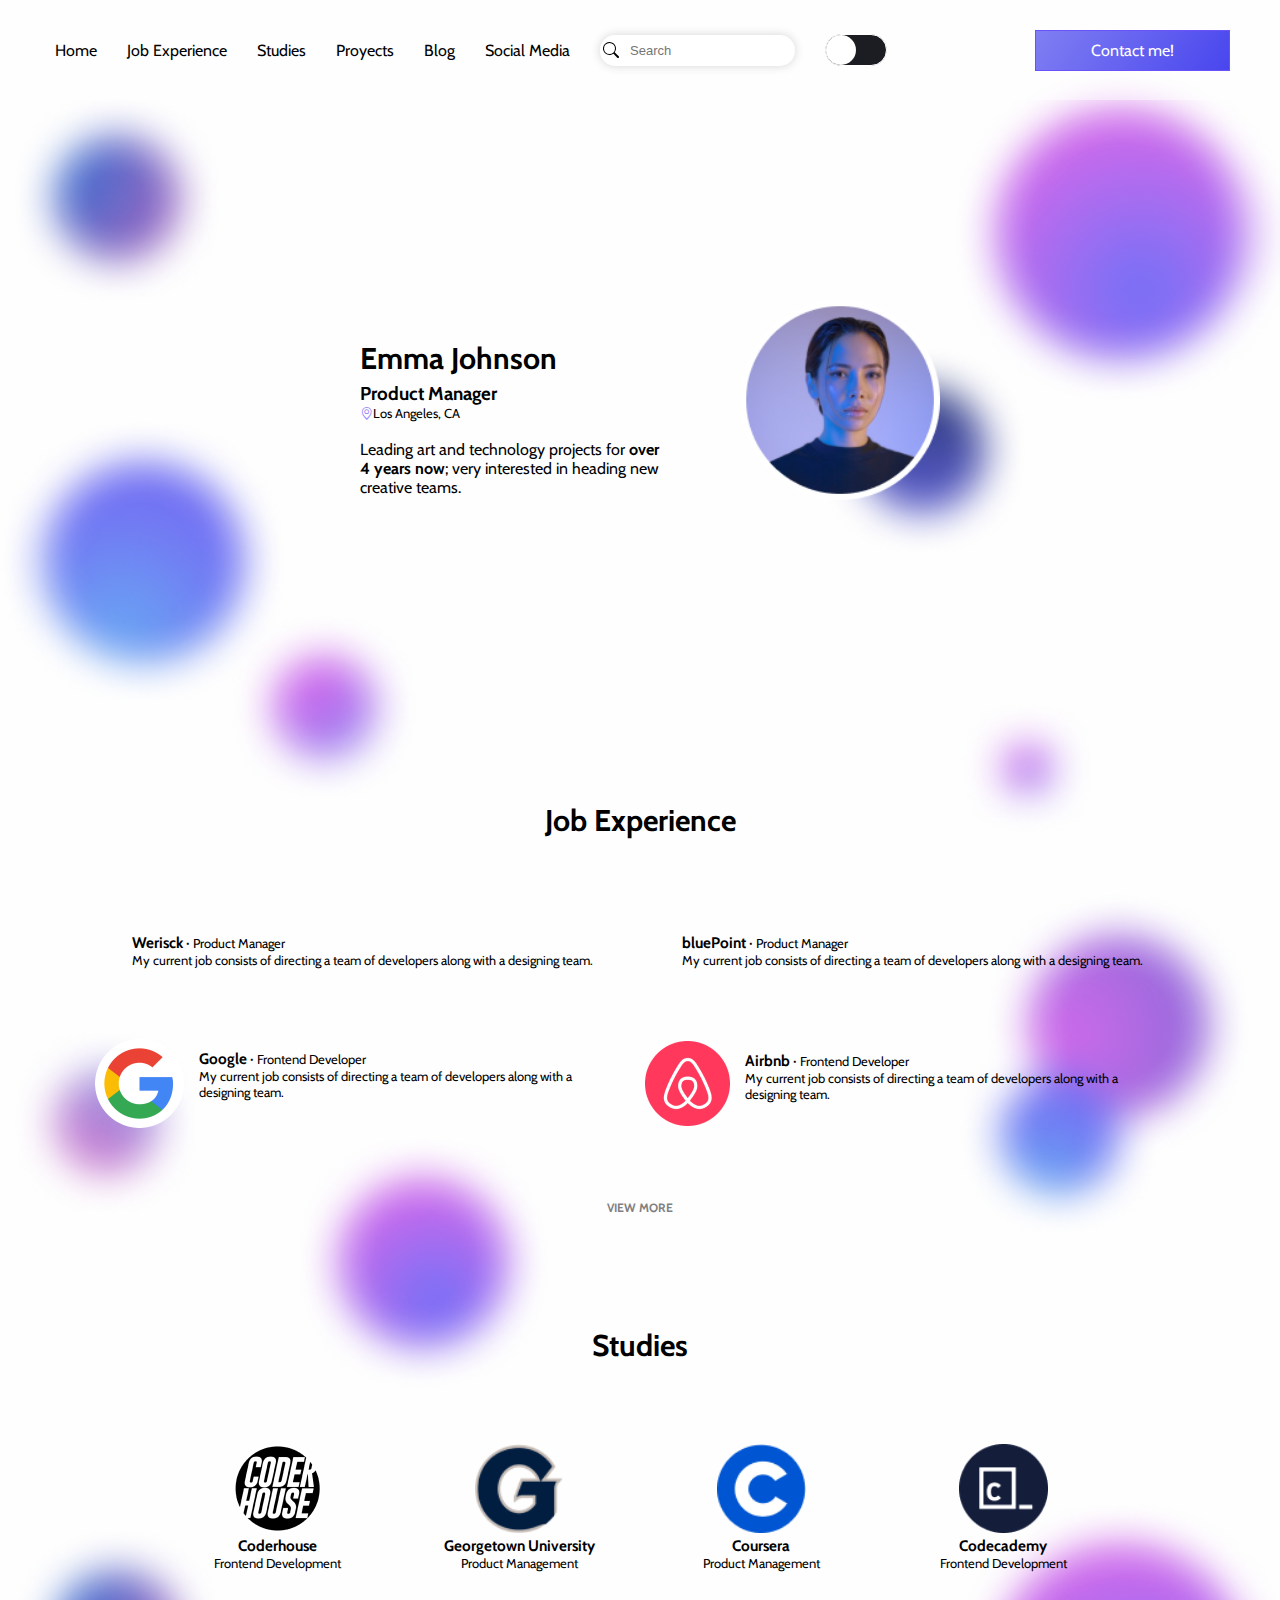
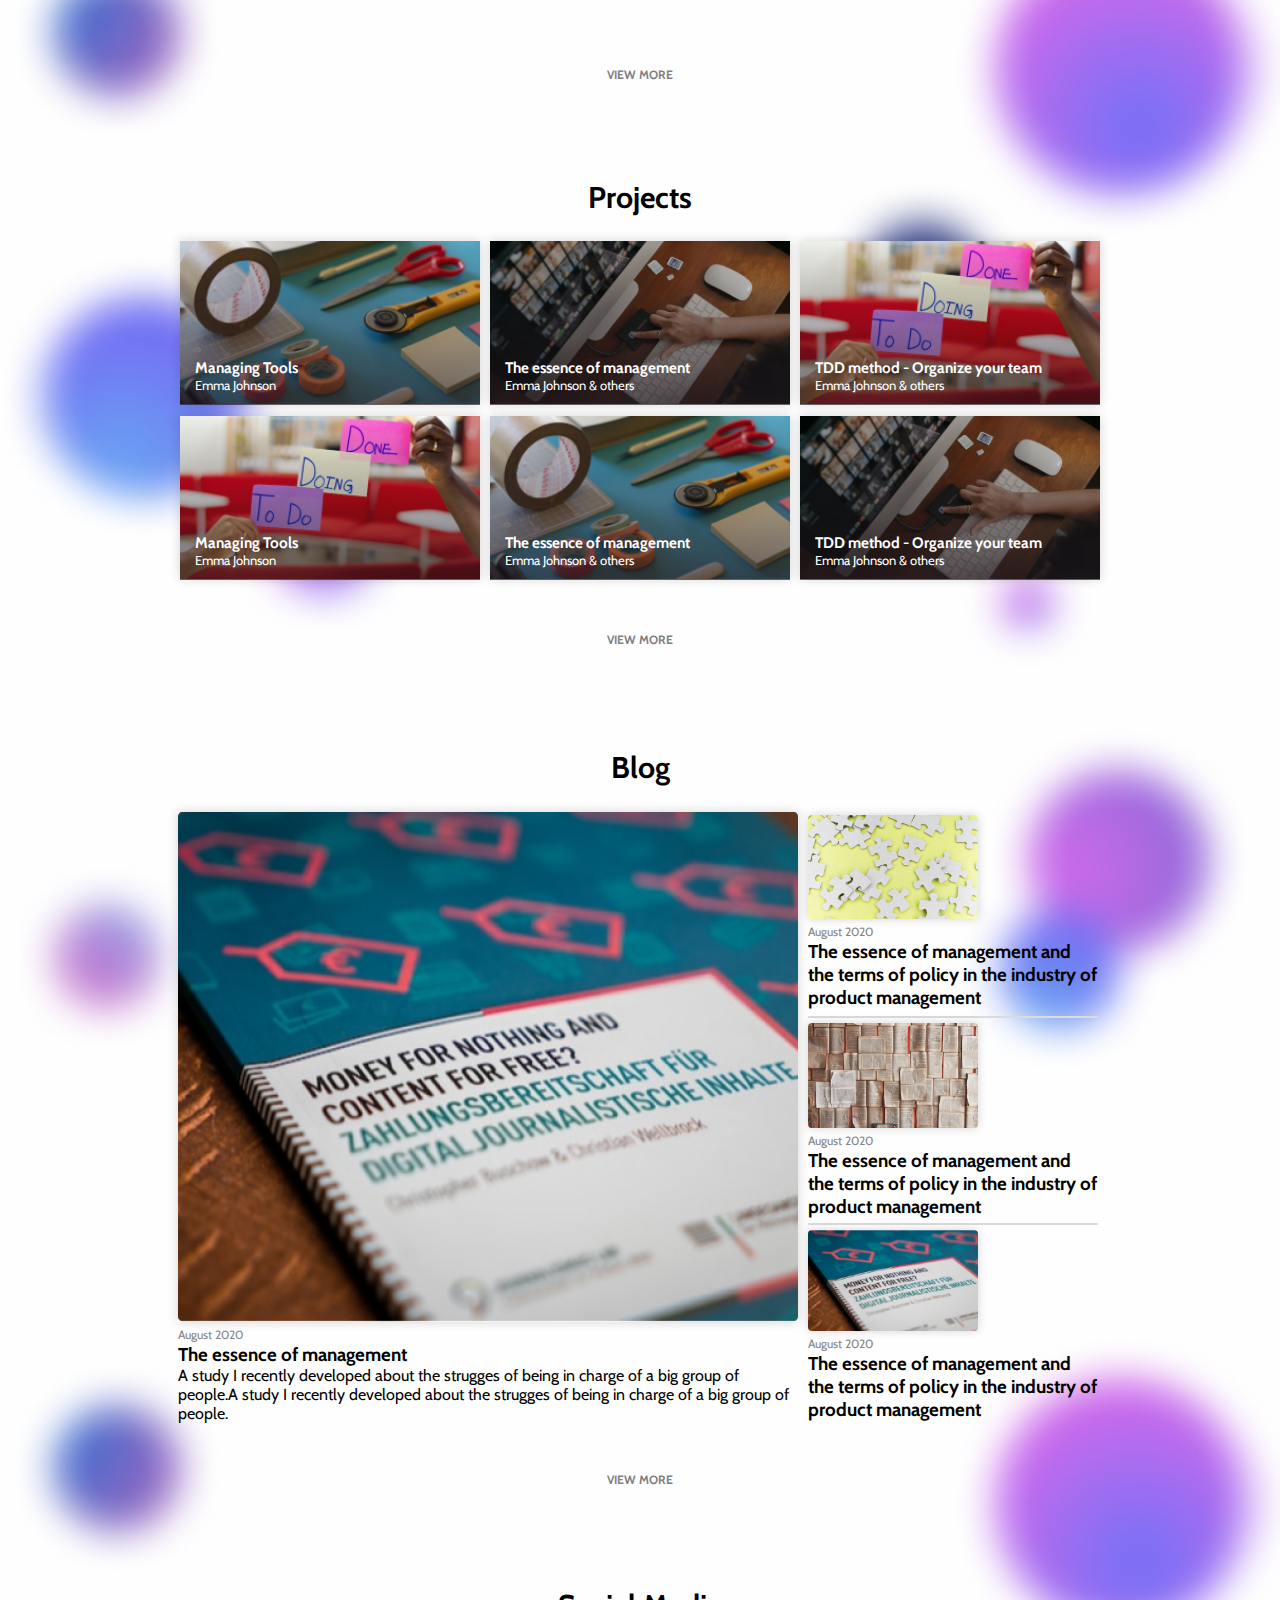
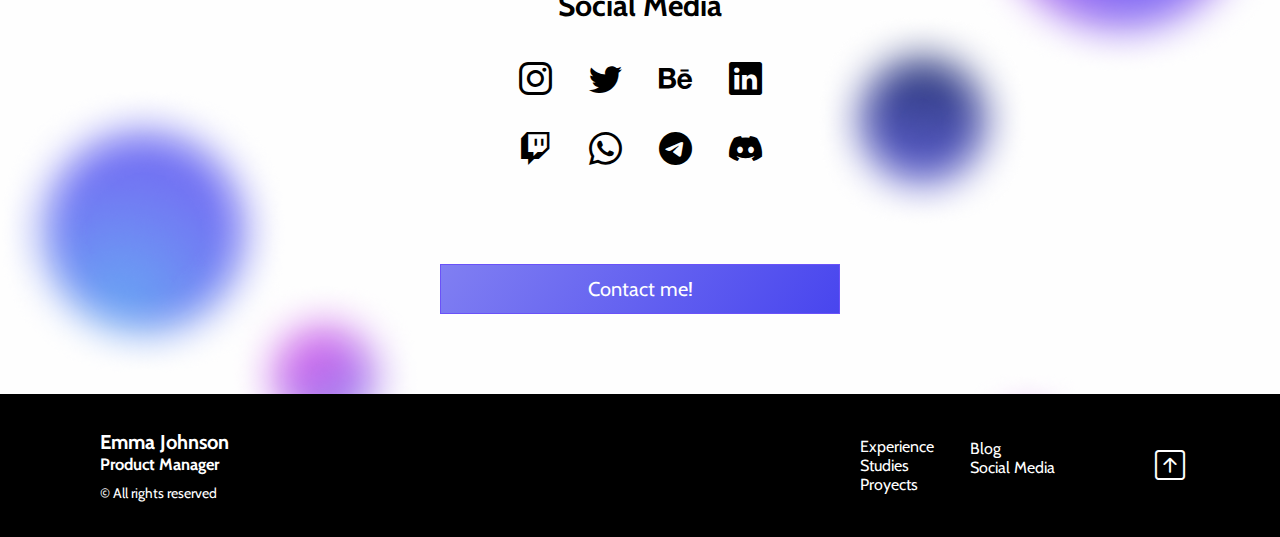
==== commit 330152a6: "modif" ====
--- a/index.html
+++ b/index.html
@@ -17,7 +17,7 @@
 </head>
 
 <body class="background-all">
-
+    
 <header>
 
     <nav class="nav container" id="nav">
@@ -40,7 +40,8 @@
                 <a href="#proyects" class="nav__link">Proyects</a>
             </li>
             <li class="nav__item">
-                <a href="#blog" class="nav__link">Blog</a>
+                <a href="#blog" class="nav__link min992px">Blog</a>
+                <a href="#blog_992px_" class="nav__link hig992px">Blog</a>
             </li>
             <li class="nav__item">
                 <a href="#social" class="nav__link">Social Media</a>
@@ -363,20 +364,20 @@
         </div>
 
         <div class="footer__nav-container">
-            <ul class="footer__nav1">
-                <li> <a href="#job">Experience</a> </li>
-                <li> <a href="#studies">Studies</a> </li>
-                <li> <a href="#proyects">Proyects</a> </li>
-            </ul>
-            <ul class="footer__nav2">
-                <li> <a href="#blog">Blog</a> </li>
-                <li> <a href="#social">Social Media</a> </li>
-            </ul>
+                <ul class="footer__nav1">
+                    <li> <a href="#job">Experience</a> </li>
+                    <li> <a href="#studies">Studies</a> </li>
+                    <li> <a href="#proyects">Proyects</a> </li>
+                </ul>
+                <ul class="footer__nav2">
+                    <li> <a href="#blog">Blog</a> </li>
+                    <li> <a href="#social">Social Media</a> </li>
+                </ul>
+            
+            <div class="footer__up">
+                <a href="#profile"><i class="bi bi-arrow-up-square"></i></a>
+            </div>
         </div>
-        <div class="footer__up">
-            <a href="#profile"><i class="bi bi-arrow-up-square"></i></a>
-        </div>
-        
     </footer>
 
     <script src="https://kit.fontawesome.com/76629677e8.js" crossorigin="anonymous"></script>
--- a/css/style.css
+++ b/css/style.css
@@ -63,7 +63,7 @@
     cursor: pointer;
     display: flex;
     outline: none; 
-    transition: 500ms ease all;
+    transition: none;
 }
 
 .switch span{
@@ -86,7 +86,7 @@
     left: 0;
     right: unset;
     border-radius: 100px;
-    transition: 500ms ease all;
+    transition: none;
 }
 
 .switch.active{
@@ -110,6 +110,7 @@
 html {
     font-size: 62.5%;
     overflow-x: hidden;
+    scroll-behavior: smooth;
 }
 
 body {
@@ -312,6 +313,7 @@
     cursor: pointer;
     grid-column: -2/-1;
     grid-row: 1/2;
+    z-index: 2;
 }
 
 .nav__hamburguer{
@@ -372,6 +374,7 @@
     padding-right: 30px;
     padding-bottom: 30px;
     transform: var(--state-menu);
+    z-index: 2;
 }
 
 .nav__item{
@@ -382,6 +385,14 @@
     color: var(--white);
     text-decoration: none;
     font-size: 1.2rem;
+}
+
+.min992px{
+    display: block;
+}
+
+.hig992px{
+    display: none;
 }
 
 .bi-arrow-left{
@@ -419,6 +430,7 @@
     background: #FFFFFF url(../assets/img/search.svg) 
     no-repeat 3px center ;
     transition: 500ms ease;
+    box-shadow: 0px 0px 10px 0px rgba(50, 50, 50, 0.2);
 }
 
 .search-hig992px{
@@ -471,6 +483,14 @@
         max-width: unset;
     }
 
+    .min992px{
+        display: none;
+    }
+
+    .hig992px{
+        display: block;
+    }
+
     .nav__links-contact{
         padding: 0;
         background-color: unset;
@@ -556,7 +576,7 @@
     }
 }
 
-@media screen and (min-width:1400px){
+@media screen and (min-width:1600px){
     .nav__links{
         gap: 55px;
     }
@@ -616,6 +636,10 @@
 @media screen and (min-width: 768px){
     .banner img {
         height: 30vh;
+    }
+
+    .profile img{
+        width: 200px;
     }
 }
 
@@ -888,6 +912,7 @@
 
 .proyects-jobs2 img{
     width: 300px;
+    box-shadow: 0px 0px 10px 0px rgba(50, 50, 50, 0.2);
 }
 
 .proyects-jobs2__title{
@@ -925,11 +950,11 @@
 
     .profile-jobs2__img{
         grid-area: profile-jobs2__img;
-        margin-top: -40px;
+        margin-top: -50px;
     }
 
     .profile-jobs2__img img{
-        width: 200px;
+        width: 180px;
     }
     
     .profile-jobs2__description{
@@ -950,7 +975,7 @@
 
 @media screen and (min-width:992px){
     .banner-jobs2 img{
-        height: 35vh;
+        height: 40vh;
     }
 
     .profile-jobs2_hig768px_{
@@ -1212,6 +1237,7 @@
 
 .proyects-studies1 img{
     width: 300px;
+    box-shadow: 0px 0px 10px 0px rgba(50, 50, 50, 0.2);
 }
 
 .proyects-studies1__title{
@@ -1228,7 +1254,7 @@
     }
 
     .profile-studies1__img img{
-        width: 200px;
+        width: 180px;
     }
 
     .profile-studies1_min768px_{
@@ -1248,7 +1274,7 @@
 
     .profile-studies1__img{
         grid-area: profile-studies1__img;
-        margin-top: -40px;
+        margin-top: -50px;
     }
     
     .profile-studies1__description{
@@ -1268,7 +1294,7 @@
 
 @media screen and (min-width:992px){
     .banner-studies1 img{
-        height: 35vh;
+        height: 40vh;
     }
 
     .profile-studies1_hig768px_{
@@ -1324,6 +1350,7 @@
 
 .proyects img{
     width: 300px;
+    box-shadow: 0px 0px 10px 0px rgba(50, 50, 50, 0.2);
 }
 
 .proyects__title {
@@ -1541,7 +1568,7 @@
 
 @media screen and (min-width:992px){
     .banner-proyect3 img{
-        height: 35vh;
+        height: 40vh;
     }
 
     .inicio-proyect3{
@@ -1616,6 +1643,7 @@
 .blog__item-1 img{
     width: 100%;
     max-width: 500px;
+    box-shadow: 0px 0px 10px 0px rgba(50, 50, 50, 0.2);
 }
 
 .blog__item-2 {
@@ -1627,12 +1655,20 @@
     border-top: var(--blog-line-color) solid 1px;
 }
 
+.blog__item-1 img{
+    box-shadow: 0px 0px 10px 0px rgba(50, 50, 50, 0.2);
+}
+
 .blog__item-3 {
     display: flex;
     flex-direction: row;
     grid-area: blog__item-3;
     padding-top: 10px;
     border-top: var(--blog-line-color) solid 1px;
+}
+
+.blog__item-1 img{
+    box-shadow: 0px 0px 10px 0px rgba(50, 50, 50, 0.2);
 }
 
 .blog_992px_{
@@ -1696,6 +1732,7 @@
     .blog__item-2_992px_ img {
         width:170px;
         border-radius: 4px;
+        box-shadow: 0px 0px 10px 0px rgba(50, 50, 50, 0.2);
     }
     
     .blog__item-3_992px_ {
@@ -1708,6 +1745,7 @@
     .blog__item-3_992px_ img {
         width:170px;
         border-radius: 4px;
+        box-shadow: 0px 0px 10px 0px rgba(50, 50, 50, 0.2);
     }
 
     .blog__item-4_992px_ {
@@ -1720,6 +1758,7 @@
     .blog__item-4_992px_ img{
         width:170px;
         border-radius: 4px;
+        box-shadow: 0px 0px 10px 0px rgba(50, 50, 50, 0.2);
     }
 }
 
@@ -1872,6 +1911,7 @@
 .keep-reading_min992px_ img{
     margin-top: 11px;
     width: 100%;
+    box-shadow: 0px 0px 10px 0px rgba(50, 50, 50, 0.2);
 }
 
 .container-keep-reading{
@@ -1909,7 +1949,7 @@
 
 @media screen and (min-width:992px){
     .banner-blog1 img{
-        height: 35vh;
+        height: 40vh;
     }
 
     .blog1-titles_min992px_{
@@ -1967,6 +2007,7 @@
     .container-keep img{
         width: 300px;
         height: 162px;
+        box-shadow: 0px 0px 10px 0px rgba(50, 50, 50, 0.2);
     }
 
     .container-keep p{
@@ -2085,6 +2126,7 @@
 .contact{
     display: grid;
     margin-bottom: 5rem;
+    gap: 10px;
     justify-content: center;
     grid-template-columns: 90px 210px;
     grid-template-rows: 60px;
@@ -2107,7 +2149,6 @@
 .contact__title{
     grid-area: contact__title;
     justify-content: start;
-    margin: 5px 10px;
 }
 
 .contact__title h1{
@@ -2123,11 +2164,59 @@
     color: #444444;
 }
 
-.contact__container{
-    
-}
-
-
+.contact__form{
+    display: flex;
+    flex-direction: column;
+    max-width: 300px;
+    margin: auto;
+    gap: 30px;
+}
+
+.group-name-email{
+    display: flex;
+    flex-direction: column;
+    gap: 30px;
+}
+
+.input-group{
+    position: relative;
+}
+
+.input-group textarea{
+    height: 100px;
+}
+
+.input{
+    padding: 10px;
+    border: 2px solid black;
+    color: var(--secondary-color);
+    background-color: var(--primary-color);
+    outline: none;
+    width: 100%;
+}
+
+.input-label{
+    position: absolute;
+    top: 0;
+    left: 0;
+    transform: translate(10px, 10px);
+    transition: transform .25s;
+    color: #A2A2A2;
+    font-family: Cabin;
+    font-size: 12px;
+    font-weight: 400;
+}
+
+.input:focus+.input-label, .input:valid+.input-label{
+    transform: translate(10px, -10px) scale(1.1);
+    color: #A2A2A2;
+    padding-inline: 5px;
+    background-color: var(--primary-color);
+}
+
+.input:is(:focus, :valid){
+    outline-color: var(--secondary-color);
+}
 
 .container__button{
     display: flex;
@@ -2143,7 +2232,6 @@
     border: none;
     transition: 300ms ease;
     margin: auto;
-    
 }
 
 .button__contact1:hover{
@@ -2152,21 +2240,15 @@
     border: var(--black) solid 2px;
 }
 
-
-@media screen and (min-width:576px){
-    .contact{
-        grid-template-columns:150px 200px;
-        margin: auto;
-    }
-}
-
 @media screen and (min-width:768px){
     .banner-contact img{
         height: 30vh;
     }
 
     .contact{
-        grid-template-rows: 90px;
+        grid-template-columns: 180px 160px;
+        grid-template-rows: 100px;
+        gap: 10px;
     }
 
     .contact__img{
@@ -2174,11 +2256,7 @@
     }
 
     .contact__img img{
-        width: 140px;
-    }
-
-    .contact__title{
-        margin-top: 2rem;
+        width: 180px;
     }
 
     .button__contact1{
@@ -2191,34 +2269,14 @@
         height: 35vh;
     }
 
-    .contact__input1{
-        width: 30rem;
-        height: 50px;
-        width: 400px;
-        max-width: 390px;
-    }
-
-    .contact__input2{
-        width: 30rem;
-        margin-left: 20px;
-        height: 50px;
-        width: 400px;
-        max-width: 390px;
-    }
-
-    .contact__input--textarea{
-        height: 190px;
-        width: 800px;
-        max-width: 800px;
-    }
-
     .contact{
         grid-template-columns: 150px 500px;
         margin-bottom: 100px;
+        gap: 20px;
     }
 
     .contact__title{
-        margin-top: -5px;
+        margin-top: 5px;
     }
 
     .contact h1{
@@ -2231,11 +2289,38 @@
         height: 60vh;
     }
 
-    .container__name-email{
+    .contact__form{
+        grid-auto-columns: 800px;
+    }
+
+    .input{
+        width: 295px;
+        
+    }
+
+    .input-group textarea{
+        width: 610px;
+        height: 190px;
+    }
+
+    .contact__form{
+        display: flex;
+        flex-direction: column;
+        max-width: 600px;
+        margin: auto;
+        gap: 30px;
+    }
+    
+    .group-name-email{
         display: flex;
         flex-direction: row;
-        justify-content:center;
-        margin: 20px;
+        gap: 20px;
+        max-width: 600px;
+        justify-content: space-between;
+    }
+
+    .input-label{
+        font-size: 13px;
     }
 }
 
@@ -2247,7 +2332,7 @@
     }
 
     .contact h1{
-        margin-top: 40px;
+        margin-top: 20px;
     }
 
     .contact__img img{
@@ -2327,7 +2412,11 @@
         "footer__text footer__up";
 }
 
-.footer__nav-container{
+.footer__nav1{
+    display: none;
+}
+
+.footer__nav2{
     display: none;
 }
 
@@ -2355,8 +2444,15 @@
     display: none;
 }
 
+.footer__nav-container{
+    grid-area: footer__up;
+    display: flex;
+    flex-direction: column;
+    justify-content: center;
+    align-items: center;
+}
+
 .footer__up {
-    grid-area: footer__up;
     color: var(--white);
     font-size: 30px;
     margin: auto;
@@ -2382,30 +2478,22 @@
         display: grid;
         text-align: start;
         justify-content:center;
-        grid-template-columns: 60% 20% 20%;
+        grid-template-columns: 50% 50%;
         grid-template-rows: 143px;
         grid-template-areas:
-        "footer__text footer__nav-container footer__up";
+        "footer__text footer__up";
     }
 
     .footer__text {
         grid-area: footer__text;
         color: var(--white);
-        margin: auto 150px;
+        margin: auto 100px;
         text-align: left;
         font-size: 14px;
     }
 
     .footer__text h2{
         font-size: 20px;
-    }
-
-    .footer__up {
-        grid-area: footer__up;
-        color: var(--white);
-        font-size: 30px;
-        margin-right: auto;
-        
     }
 
     .div__footer{
@@ -2416,24 +2504,33 @@
 
     .footer__nav-container{
         display: grid;
-        justify-content: center;
-        font-size: 16px;
+        justify-content: end;
         align-items: center;
         margin-top: auto;
-        margin-left: auto;
-        grid-template-columns: repeat(2, 100px);
+        margin-right: 30px;
+        gap: 20px;
+        grid-template-columns: 90px 100px 160px;
         grid-template-rows: 143px;
         grid-template-areas:
-        "footer__nav1 footer__nav2";
+        "footer__nav1 footer__nav2 arrow";
     }
     
     .footer__nav1{
         grid-area: footer__nav1;
+        display: block;
+        font-size: 16px;
     }
     
     .footer__nav2{
         grid-area: footer__nav2;
+        display: block;
         margin-bottom: 16px;
+        font-size: 16px;
+    }
+
+    .footer__up {
+        grid-area: arrow;
+        
     }
     
     .footer__nav-container ul{
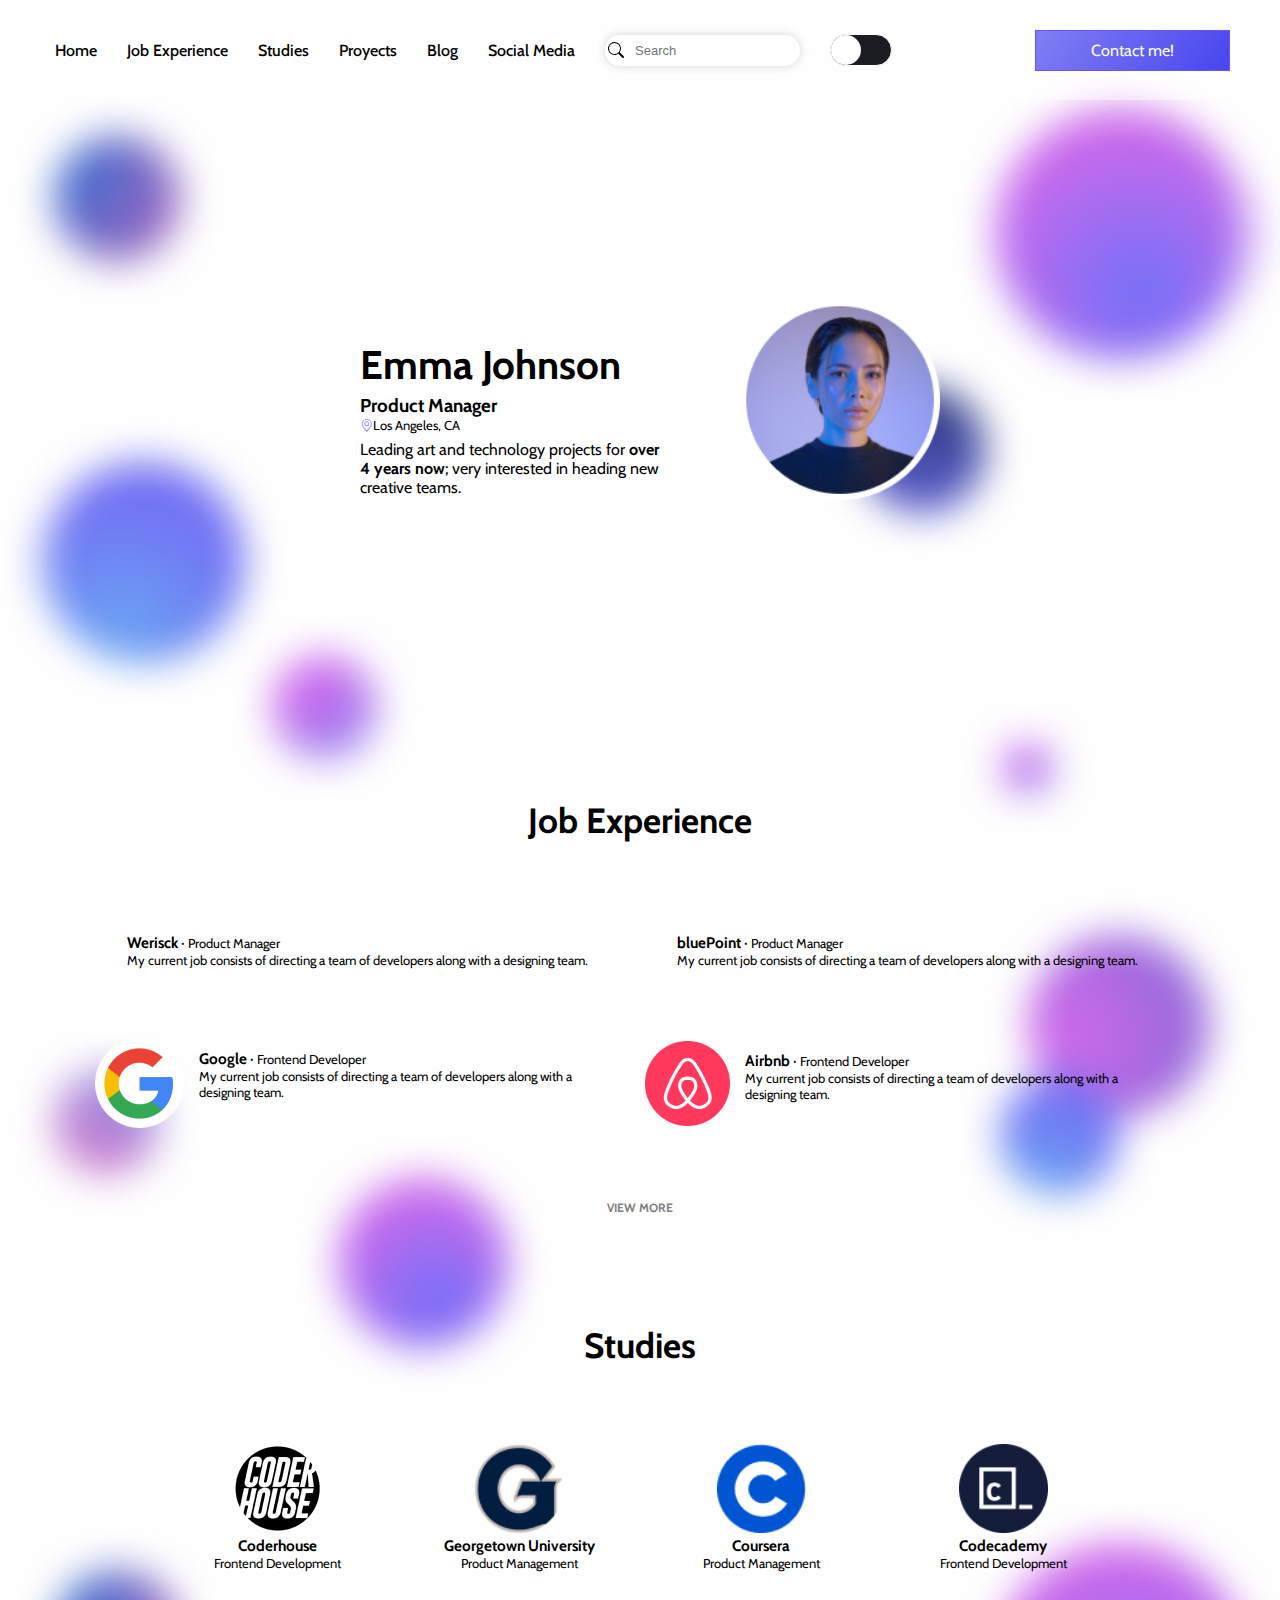
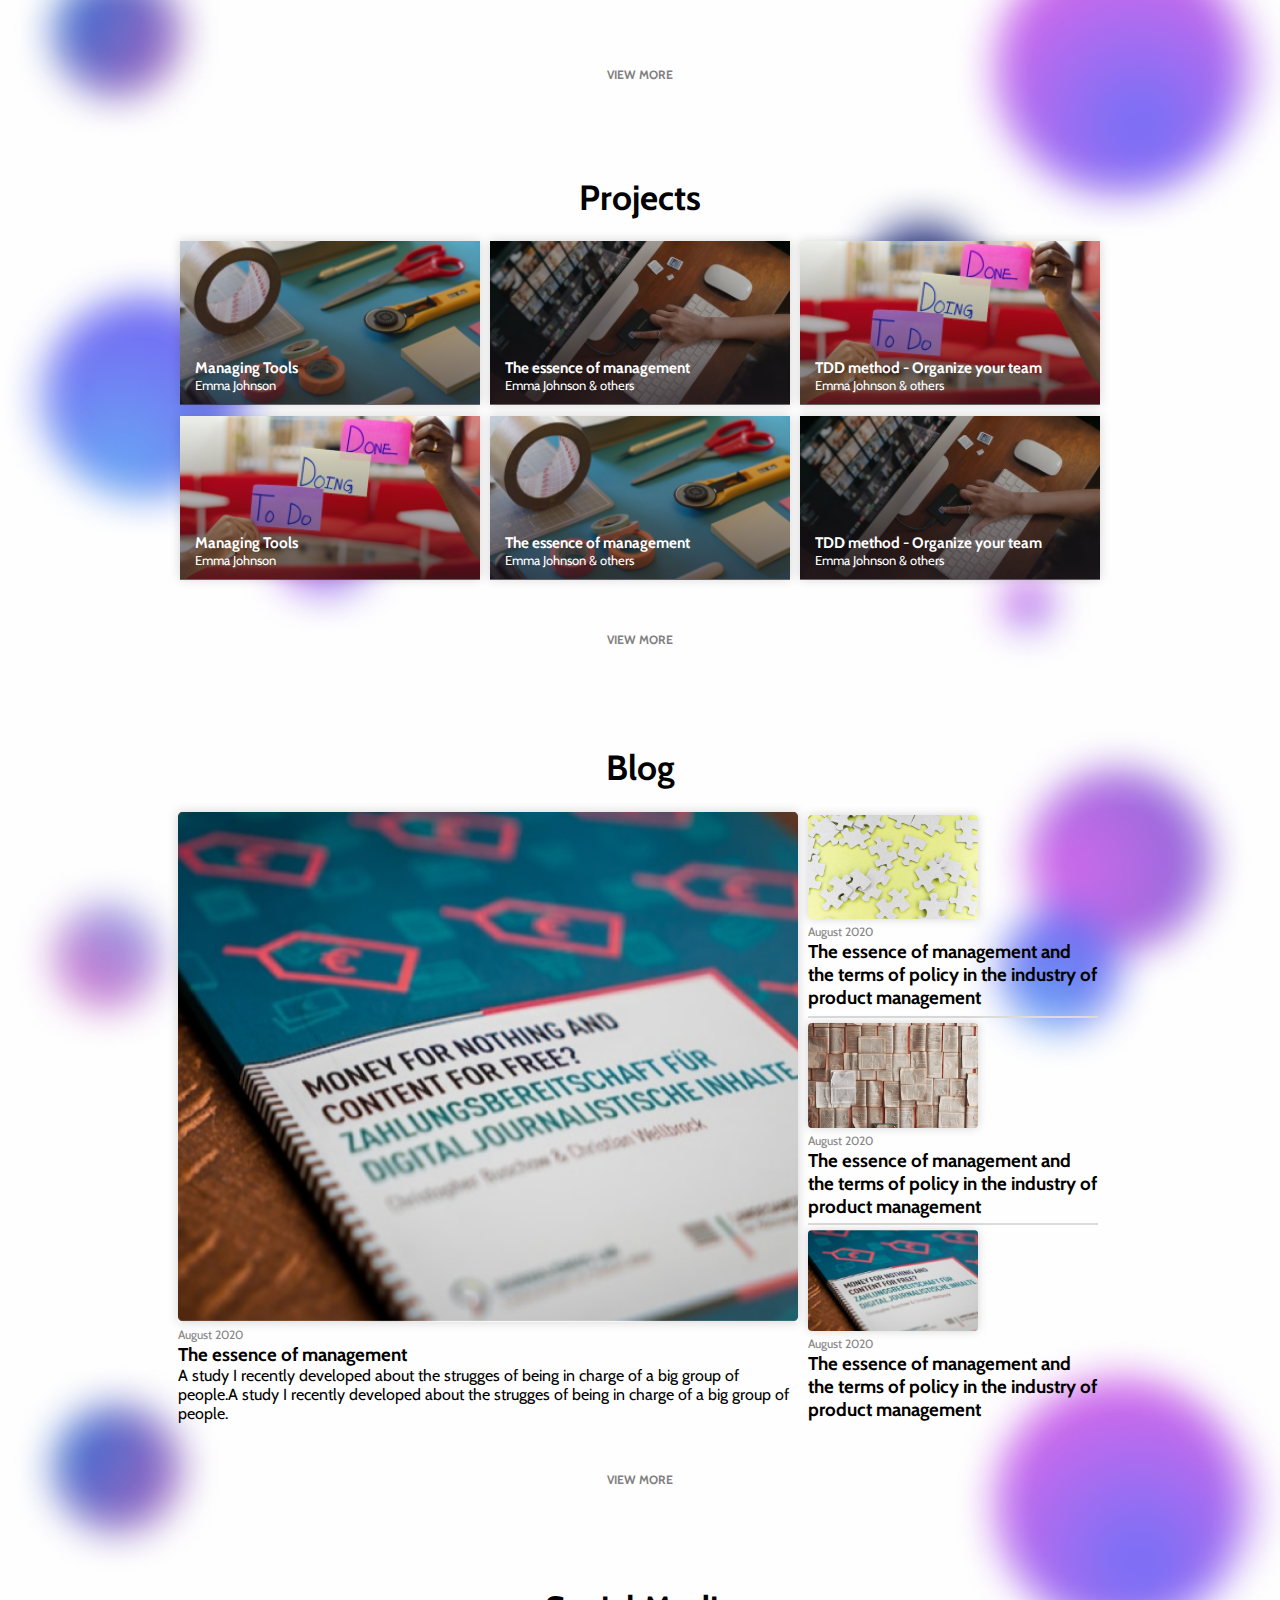
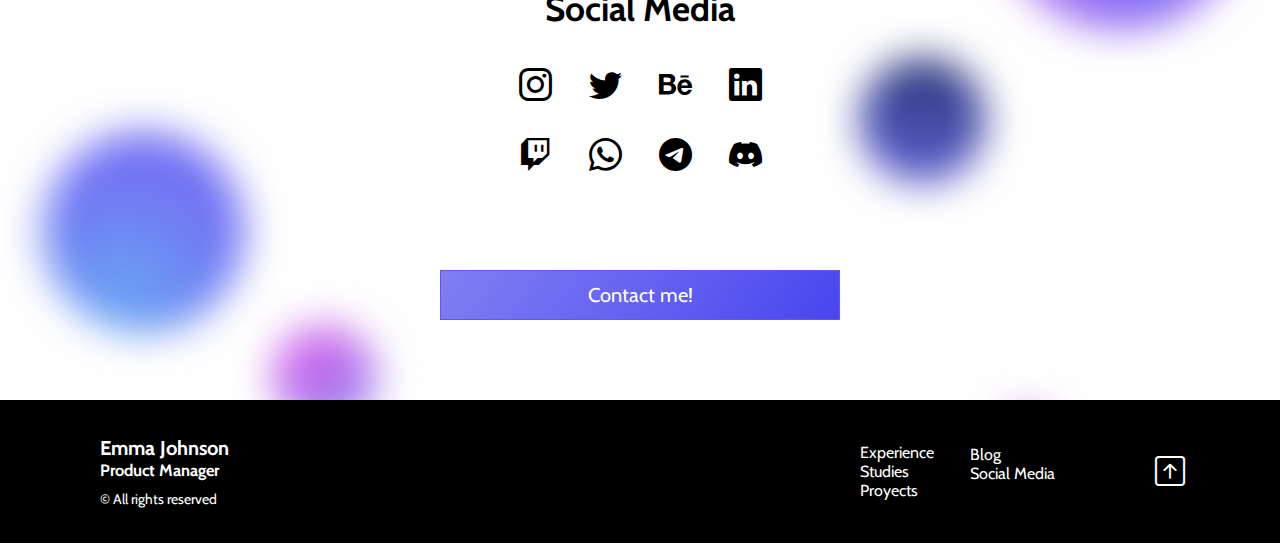
==== commit c8df6d63: "modif" ====
--- a/index.html
+++ b/index.html
@@ -109,19 +109,21 @@
 
                 
                 <article class="job__item--1">
-                    <a href="./pages/jobs2.html"><img class="job__img--1" src="./assets/img/werisk.png" alt=""></a>
+                    
                     <div class="job__content--1">
                         <h3>Werisck · <span class="span-title-job">Product Manager</span> </h3>
                         <p>My current job consists of directing a team of developers along with a designing team.</p>
                     </div>
+                    <a href="./pages/jobs2.html"><img class="job__img--1" src="./assets/img/werisk.png" alt=""></a>
                 </article>
                 
                 <article class="job__item--2">
-                    <a href="./pages/jobs2.html"><img class="job__img--2" src="./assets/img/bluepoint.png" alt=""></a>
+                    
                     <div class="job__content--2">
                         <h3>bluePoint · <span class="span-title-job">Product Manager</span> </h3>
                         <p>My current job consists of directing a team of developers along with a designing team.</p>
                     </div>
+                    <a href="./pages/jobs2.html"><img class="job__img--2" src="./assets/img/bluepoint.png" alt=""></a>
                 </article>
                 
                 <article class="job__item--3">
--- a/css/style.css
+++ b/css/style.css
@@ -53,6 +53,7 @@
 .dark{
     --primary-color: #1b1d23;
     --secondary-color: #fff;
+
 }
 
 .switch{
@@ -123,7 +124,8 @@
 
 h1, h2 {
     font-weight: var(--font-title);
-    color:var(--secondary-color) 
+    color:var(--secondary-color);
+    font-size: 30px;
 }
 
 img{
@@ -133,7 +135,7 @@
 
 @media screen and (min-width:992px){
     h2{
-        font-size: 30px;
+        font-size: 35px;
     }
 }
 
@@ -506,6 +508,7 @@
 
     .nav__link{
         color: var(--black);
+        font-weight: 500;
     }
 
     .button-contact__nav{
@@ -610,7 +613,7 @@
 }
 
 .profile__title h1{
-    font-size: 3rem;
+    font-size: 30px;
 }
 
 .p-profile{
@@ -668,16 +671,16 @@
         padding: 0;
     }
 
+    .profile__title h1{
+        font-size: 40px;
+        margin-bottom: 5px;
+    }
+
     .profile__title{
         text-align: start;
         grid-area: profile__title;
         margin-top: 4rem;
         margin-left: 20px;
-    }
-
-    .profile__title h1{
-        font-size: 3rem;
-        margin-bottom: 5px;
     }
 
     .profile__description{
@@ -886,7 +889,7 @@
     margin-top: 80px;
 }
 
-.icons-jobs2 img{
+.tecnologies__icon img{
     margin: 50px;
 }
 
@@ -989,6 +992,10 @@
 
     .profile-jobs2__description p{
         font-size: 17px;
+    }
+
+    .tecnologies__icon img{
+        width: 65px;
     }
 
     .proyects-jobs2{
@@ -1212,9 +1219,9 @@
 }
 
 .tecnologies__icon img{
-    height: 35px;
-    width: 26.78571319580078px;
-    margin: 10px 25px;
+    height: 53.97321319580078px;
+    width: 65px;
+    margin: 20px 25px;
 }
 
 .tecnologies__icon{
@@ -1463,7 +1470,7 @@
 @media screen and (min-width:1400px){
     .proyects{
         grid-template-columns: repeat(3,400px);
-        grid-template-rows: 80px repeat(2,218px);
+        grid-template-rows: 80px repeat(2,215px);
         gap: 20px;
     }
 
@@ -1592,6 +1599,11 @@
         display: grid;
         grid-auto-columns: 720px;
         justify-content: center;
+    }
+
+    .tecnologies__icons img{
+    height: 53.97321319580078px;
+    width: 65px;
     }
 }
 
@@ -1895,6 +1907,123 @@
     text-align: left;
 }
 
+.blog1__comments--article{
+    display: flex;
+    flex-direction: row;
+    border-bottom: 1px solid #DBDBDB;
+    padding-top: 30px;
+    padding-bottom: 38px;
+    justify-content: center;
+}
+
+.comments__icons{
+    display: flex;
+    flex-direction: row;
+    margin-right: 20px;
+    margin-top: 20px;
+}
+
+.comments__icons img{
+    cursor: pointer;
+}
+
+.comments__icons p{
+    margin-left: 3px;
+    margin-right: 10px;
+    font-size: 13px;
+    font-weight: 400;
+    line-height: 21px;
+}
+
+.comment-title{
+    font-size: 13px;
+    font-weight: 400;
+    line-height: 16px;
+    margin-top: 30px;
+    margin-bottom: 15px;
+}
+
+.first-comment{
+    display: flex;
+    flex-direction: row;
+    border-bottom: 1px solid #DBDBDB;
+    padding-bottom: 28px;
+}
+
+.first-comment .first-comment__img, .second-comment .second-comment__img {
+    width: 41px;
+    height: 41px;
+}
+
+.first-comment__text, .second-comment__text{
+    margin-left: 10px;
+}
+
+.date__comment{
+    font-size: 12px;
+    font-weight: 500;
+    line-height: 15px;
+    color: var(--date);
+    margin-bottom: 6px;
+}
+
+.first-comment h4, .second-comment h4{
+    font-size: 15px;
+    font-weight: 600;
+    line-height: 18px;
+    margin-bottom: 15px;
+}
+
+.first-comment p, .second-comment p, .first-answer p{
+    font-size: 13px;
+    font-weight: 400;
+    line-height: 21px;
+    letter-spacing: 0em;
+    text-align: left;
+}
+
+.second-comment{
+    display: flex;
+    flex-direction: row;
+    padding-top: 28px;
+}
+
+.first-answer{
+    display: flex;
+    flex-direction: row;
+    padding-left: 20px;
+    margin-top: 20px;
+    border-left: 1px solid #DBDBDB;
+    margin-left: 20px;
+    margin-bottom: 40px;
+}
+
+.first-answer .first-answer__img {
+    width: 41px;
+    height: 41px;
+}
+
+.first-answer__text{
+    margin-left: 10px;
+}
+
+.contact__container{
+    margin-top: 30px;
+}
+
+.contact__container h4{
+    font-size: 13px;
+    font-weight: 400;
+    line-height: 16px;
+    text-align: left;
+}
+
+.container-blog1__button{
+    margin-top: 20px;
+    display: flex;
+    justify-content: center;
+}
+
 .keep-reading_min992px_{
     margin-top: 50px;
     margin-bottom: -5px;
@@ -1987,6 +2116,21 @@
     blockquote{
         font-size: 20px;
         line-height: 36px;
+    }
+
+    .blog1__comments--article{
+        justify-content: start;
+    }
+
+    .first-comment .first-comment__img, .second-comment .second-comment__img, .first-answer .first-answer__img{
+        width: 85px;
+        height: 85px;
+    }
+
+    .first-answer{
+        margin-left: 40px;
+        padding-left: 40px;
+        margin-bottom: 70px;
     }
 
     .keep-reading_min992px_{
@@ -2184,6 +2328,9 @@
 
 .input-group textarea{
     height: 100px;
+    font-family: Cabin;
+    font-size: 12px;
+    font-weight: 400;
 }
 
 .input{
@@ -2191,8 +2338,11 @@
     border: 2px solid black;
     color: var(--secondary-color);
     background-color: var(--primary-color);
+    font-family: Cabin;
     outline: none;
     width: 100%;
+    font-size: 12px;
+    font-weight: 400;
 }
 
 .input-label{
@@ -2228,6 +2378,7 @@
     width: 300px;
     height: 5rem;
     background-color: var(--black);
+    font-family: Cabin;
     color: var(--white);
     border: none;
     transition: 300ms ease;
@@ -2235,9 +2386,9 @@
 }
 
 .button__contact1:hover{
-    color: var(--black);
-    background-color: var(--white);
-    border: var(--black) solid 2px;
+    color: var(--secondary-color);
+    background-color: transparent;
+    border: var(--secondary-color) solid 2px;
 }
 
 @media screen and (min-width:768px){
@@ -2258,10 +2409,6 @@
     .contact__img img{
         width: 180px;
     }
-
-    .button__contact1{
-        max-width: 820px;
-    }
 }
 
 @media screen and (min-width:992px){
@@ -2285,28 +2432,29 @@
         margin-bottom: 10px;
     }
 
+    .contact__title h2{
+        font-size: 25px;
+        font-weight: 600;
+        line-height: 43px;
+    }
+
     .contact__container{
         height: 60vh;
     }
 
-    .contact__form{
-        grid-auto-columns: 800px;
-    }
-
     .input{
-        width: 295px;
-        
+        width: 350px;
     }
 
     .input-group textarea{
-        width: 610px;
+        width: 720px;
         height: 190px;
     }
 
     .contact__form{
         display: flex;
         flex-direction: column;
-        max-width: 600px;
+        max-width: 720px;
         margin: auto;
         gap: 30px;
     }
@@ -2314,8 +2462,8 @@
     .group-name-email{
         display: flex;
         flex-direction: row;
-        gap: 20px;
-        max-width: 600px;
+        gap: 10px;
+        max-width: 720px;
         justify-content: space-between;
     }
 
@@ -2327,7 +2475,7 @@
 @media screen and (min-width:1400px){
     .contact{
         grid-template-columns:225px 500px;
-        grid-template-rows: 140px;
+        grid-template-rows: 150px;
         column-gap: 20px;
     }
 
@@ -2341,7 +2489,7 @@
     }
 }
 
-/*-----------------estilos SweetAlert--------------------*/
+/*---------------------- -- SweetAlert -- --------------------------*/
 
 .h1__sweetAlert{
     color: #292929;
@@ -2397,6 +2545,109 @@
 
     .arrow_sweet{
         display: inline;
+    }
+}
+
+/*----------------------*21. -- page 404 -- --------------------------*/
+
+
+.main-404{
+    height: 100%;
+}
+.container-404{
+    height: 100vh;
+    margin: auto;
+    width: 300px;
+    display: flex;
+    flex-direction: column;
+    align-items: center;
+    justify-content: center;
+}
+
+.background-404{
+    background-image: url(../assets/img/error404.png);
+    background-repeat: no-repeat;
+    background-size: contain;
+}
+
+.container-404 h1{
+    font-size: 24px;
+    font-weight: 600;
+    line-height: 24px;
+    text-align: center;
+    margin-bottom: 30px;
+}
+
+.container-404 p{
+    font-size: 14px;
+    font-weight: 400;
+    line-height: 17px;
+    text-align: center;
+    margin-bottom: 60px;
+}
+
+.container-button-404{
+    color: var(--secondary-color);
+    text-decoration: none;
+    padding: 15px 50px;
+    text-align: center;
+    border: 2px solid var(--secondary-color);
+}
+
+.container-button-404 a{
+    text-decoration: none;
+    color: var(--secondary-color);
+}
+
+.arrow_404{
+    display: inline;
+    color: var(--secondary-color);
+    font-size: 15px;
+    margin-right: 10px;
+}
+
+.button-404-992px{
+    display: none;
+}
+
+@media screen and (min-width:992px){
+    .container-404{
+        width: 800px;
+        margin-top: 100px;
+    }
+
+    .background-404{
+        background-size: cover;
+        background-position: center;
+        height: 390px;
+        width: 949.5px;
+    }
+
+    .container-404 h1{
+        font-size: 40px;
+        font-weight: 600;
+        line-height: 49px;
+        margin-bottom: 30px;
+        margin-top: 60px;
+    }
+    
+    .container-404 p{
+        font-size: 14px;
+        font-weight: 400;
+        line-height: 17px;
+        text-align: center;
+        margin: 20px 320px;
+    }
+
+    .container-button-404{
+        display: none;
+    }
+
+    .button-404-992px{
+        display: block;
+        padding: 15px 50px;
+        max-width: 400px;
+        margin: 60px auto;
     }
 }
 
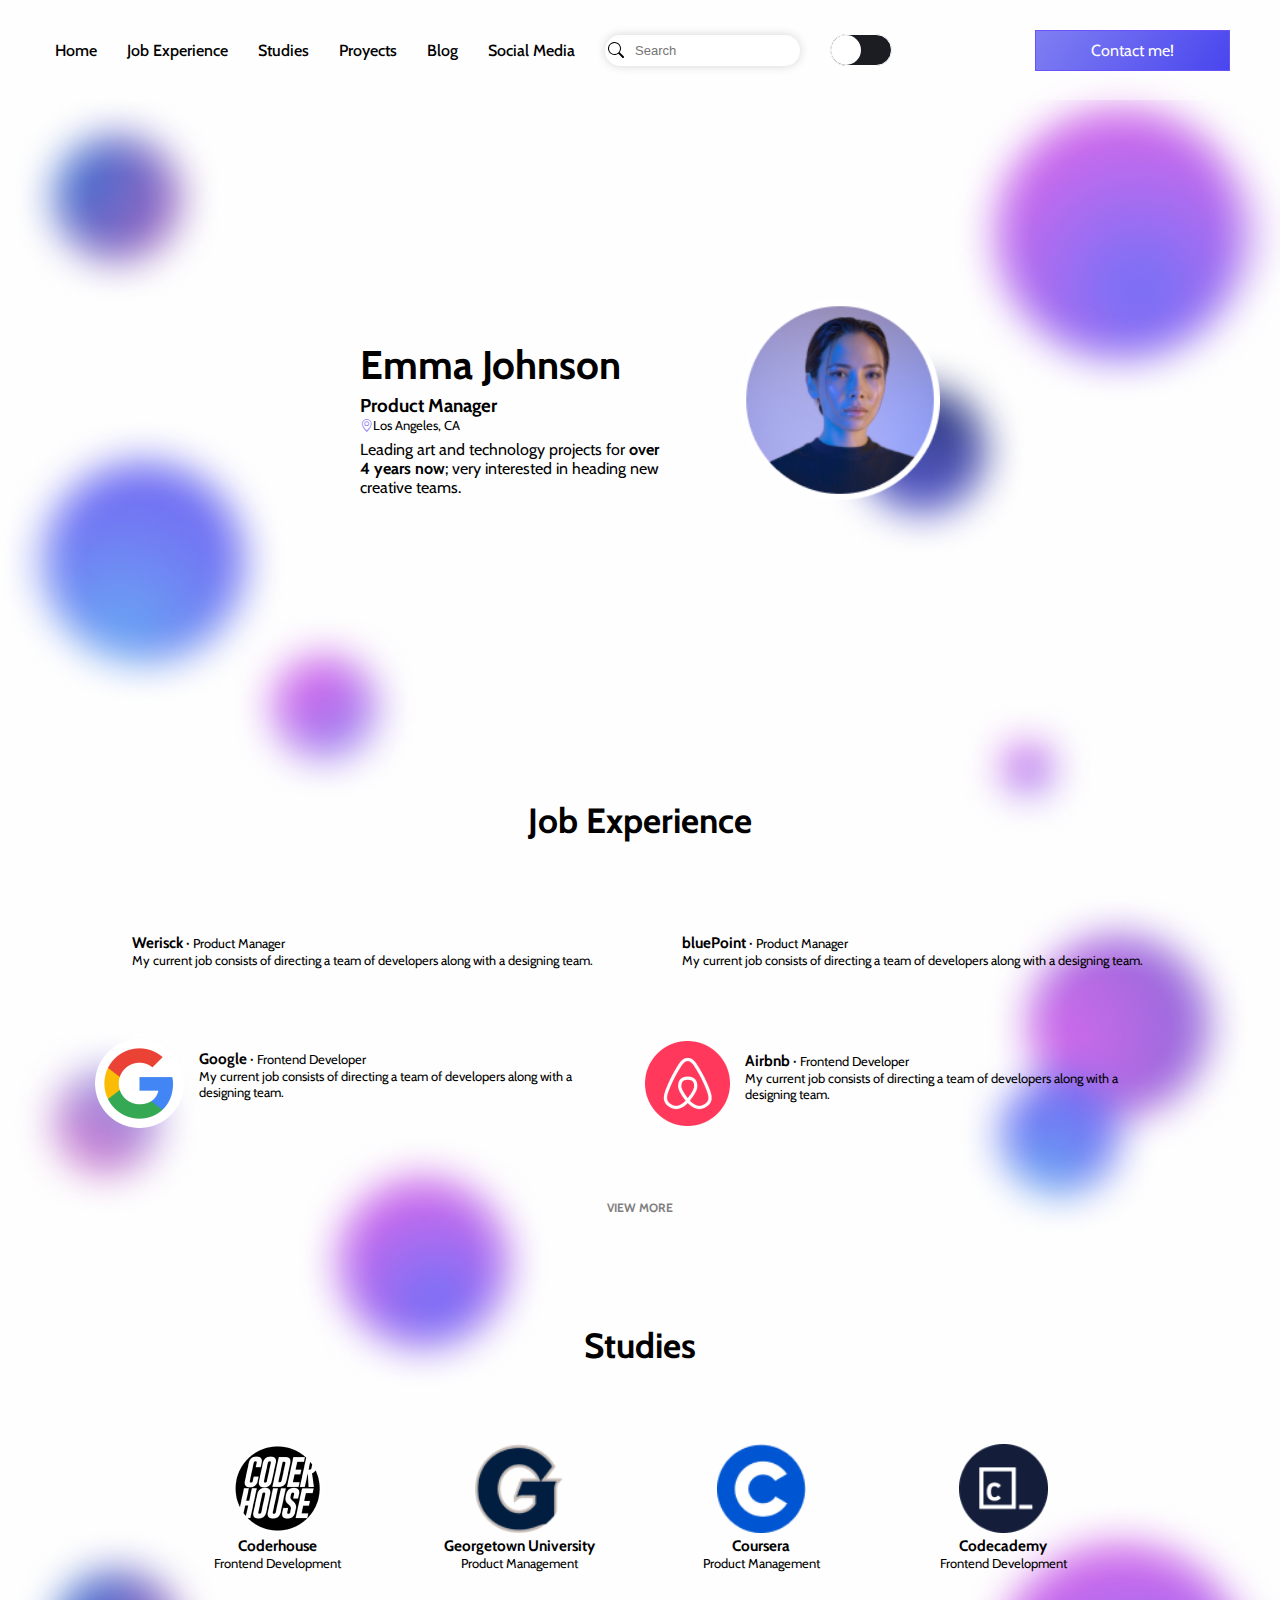
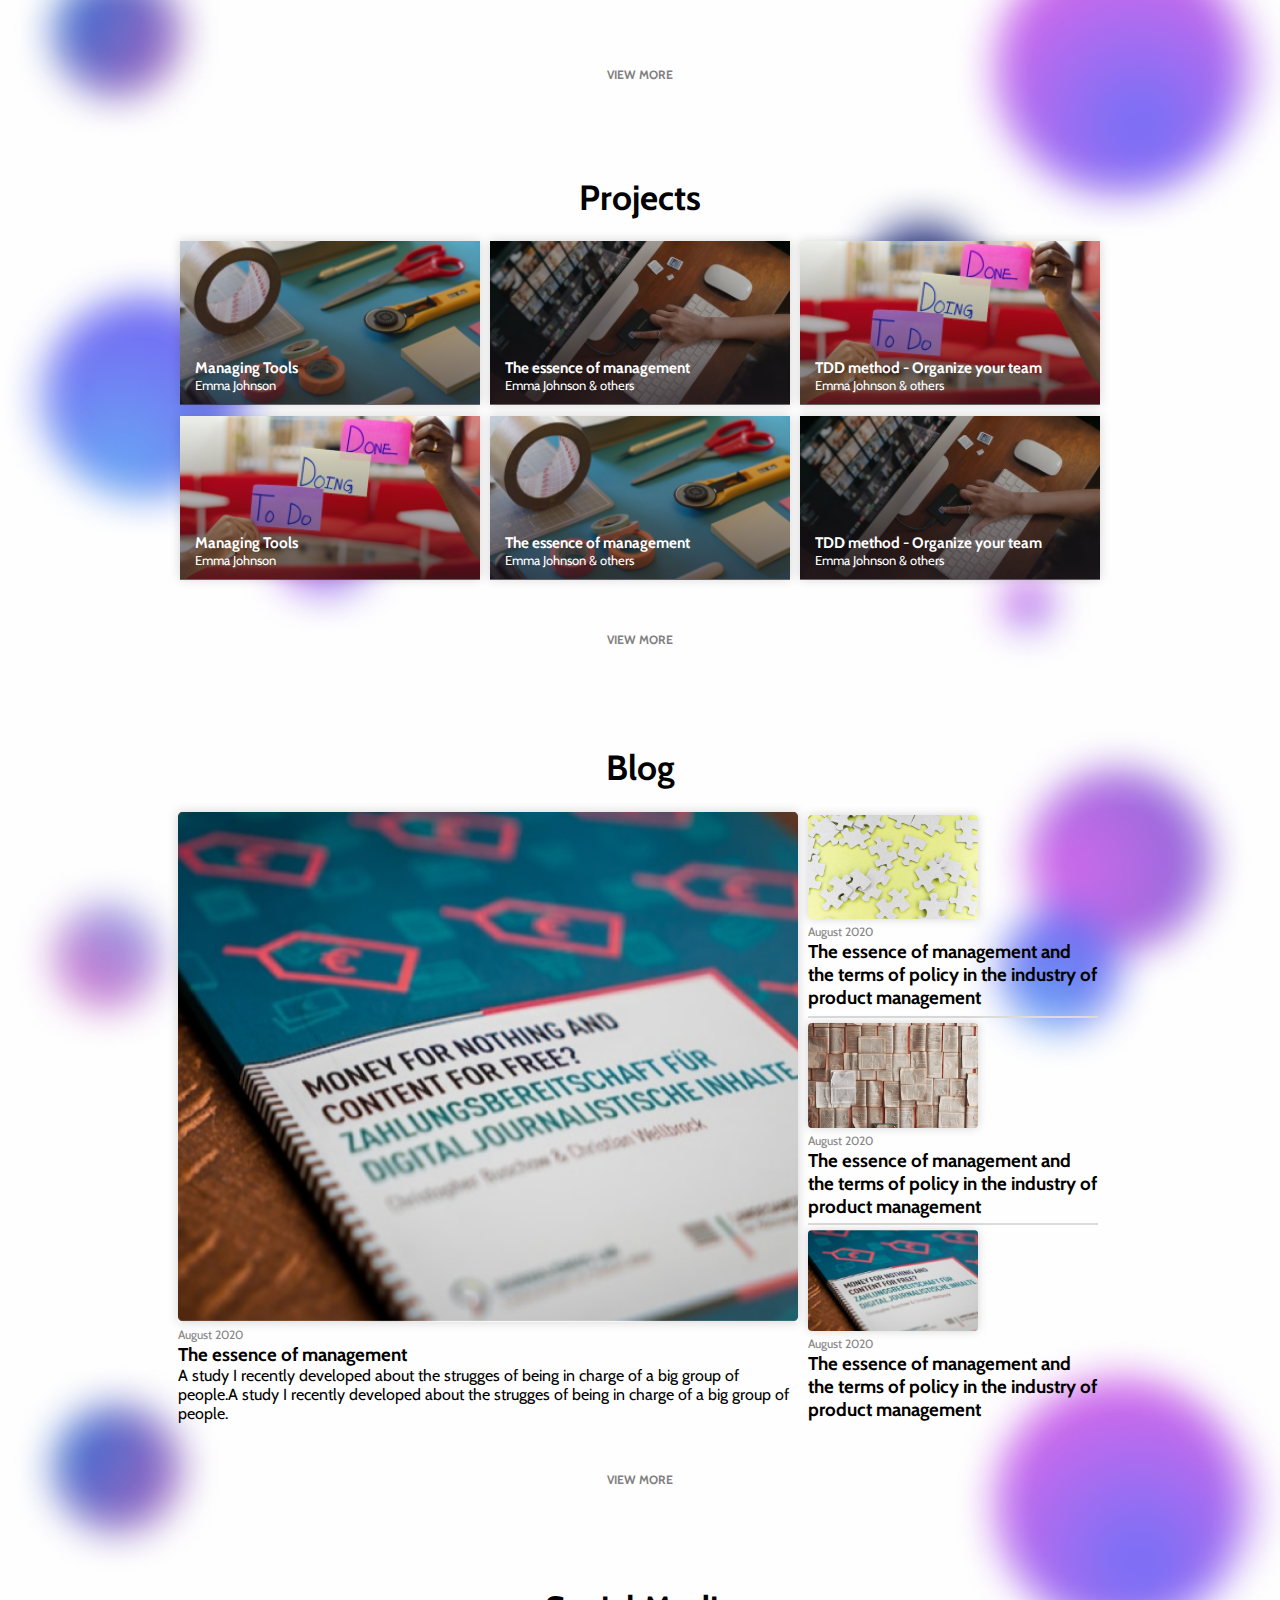
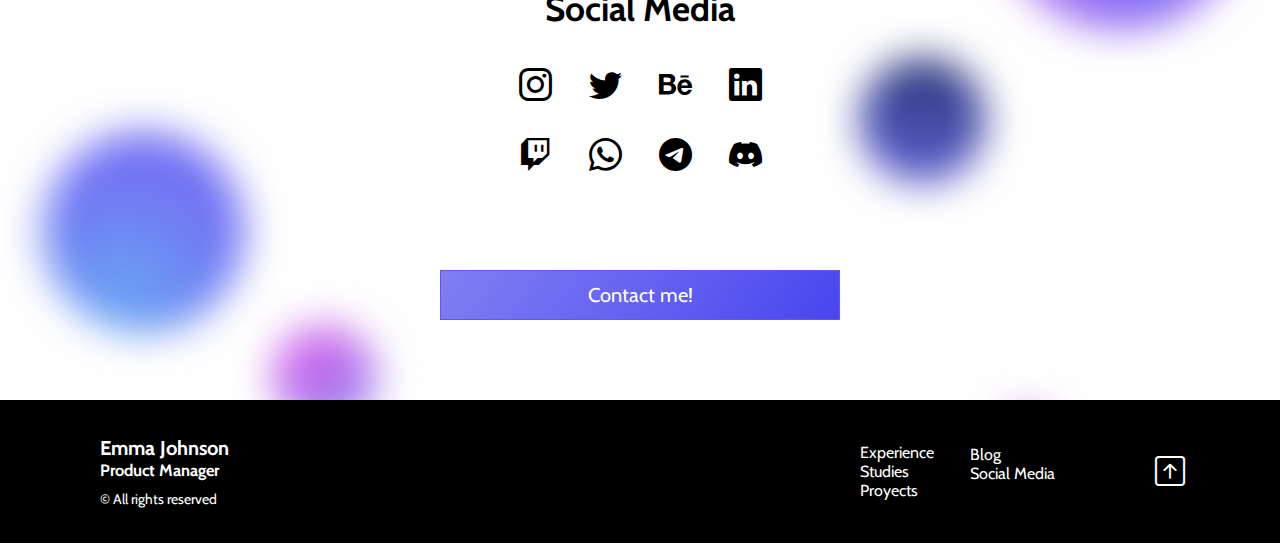
==== commit 8b3a1fba: "modif" ====
--- a/index.html
+++ b/index.html
@@ -109,21 +109,19 @@
 
                 
                 <article class="job__item--1">
-                    
+                    <a href="./pages/jobs2.html"><img class="job__img--1" src="./assets/img/werisk.png" alt=""></a>
                     <div class="job__content--1">
                         <h3>Werisck · <span class="span-title-job">Product Manager</span> </h3>
                         <p>My current job consists of directing a team of developers along with a designing team.</p>
                     </div>
-                    <a href="./pages/jobs2.html"><img class="job__img--1" src="./assets/img/werisk.png" alt=""></a>
                 </article>
                 
                 <article class="job__item--2">
-                    
+                    <a href="./pages/jobs2.html"><img class="job__img--2" src="./assets/img/bluepoint.png" alt=""></a>
                     <div class="job__content--2">
                         <h3>bluePoint · <span class="span-title-job">Product Manager</span> </h3>
                         <p>My current job consists of directing a team of developers along with a designing team.</p>
                     </div>
-                    <a href="./pages/jobs2.html"><img class="job__img--2" src="./assets/img/bluepoint.png" alt=""></a>
                 </article>
                 
                 <article class="job__item--3">
